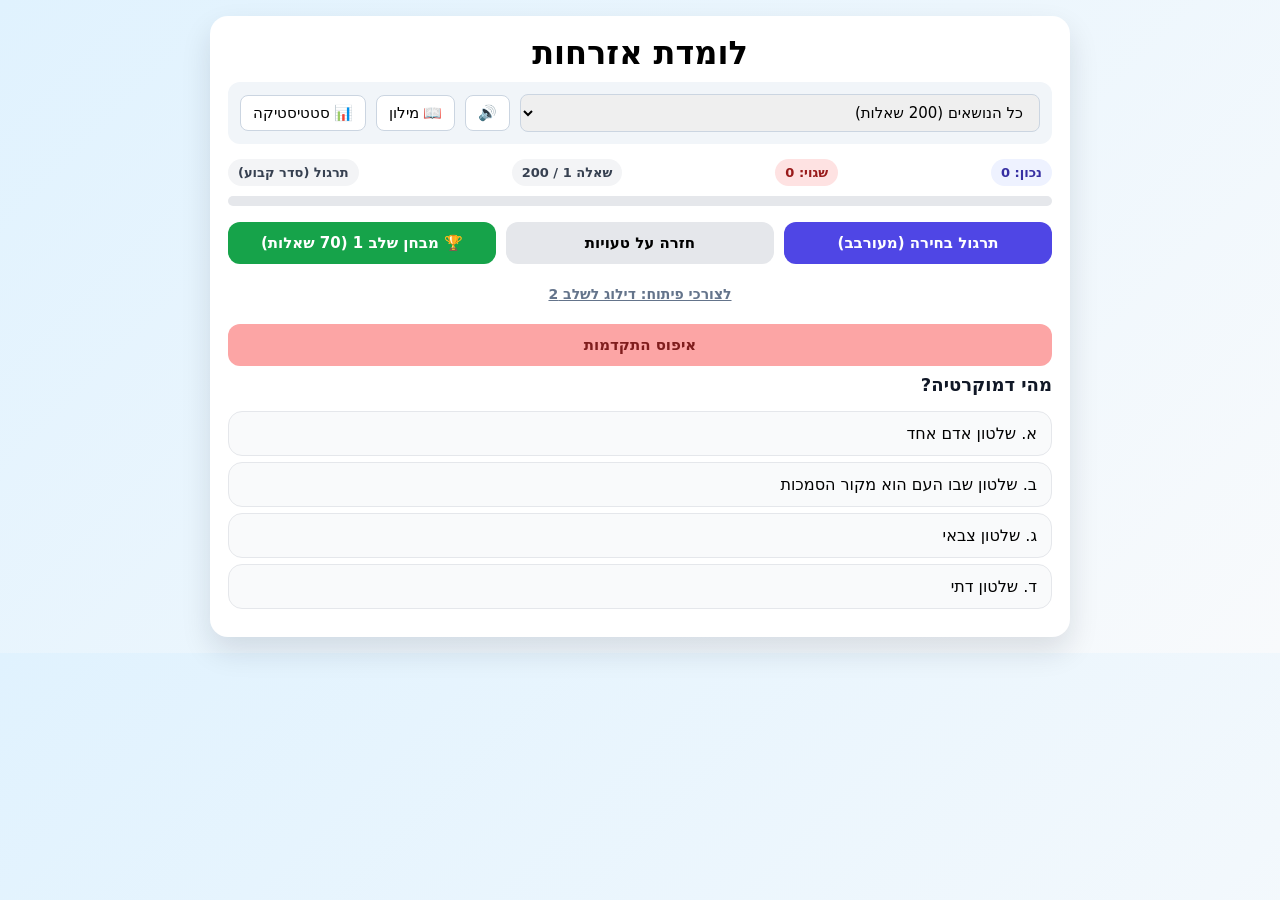
==== index.html @ 4c667596 "Add files via upload" ====
<!DOCTYPE html>
<html lang="he" dir="rtl">

<head>
  <meta charset="UTF-8" />
  <meta name="viewport" content="width=device-width, initial-scale=1.0" />
  <title>לומדת אזרחות – 200 שאלות עם שלב 2</title>
  <style>
    * {
      box-sizing: border-box;
    }

    body {
      font-family: system-ui, -apple-system, "Segoe UI", Arial;
      background: linear-gradient(135deg, #e0f2fe, #f8fafc);
      margin: 0;
      padding: 16px;
      direction: rtl;
    }

    .container {
      max-width: 860px;
      margin: 0 auto;
      background: #fff;
      border-radius: 18px;
      padding: 18px;
      box-shadow: 0 14px 30px rgba(15, 23, 42, 0.12);
    }

    h1 {
      text-align: center;
      margin: 0 0 10px;
    }

    .options-bar {
      background: #f1f5f9;
      padding: 12px;
      border-radius: 12px;
      display: flex;
      gap: 10px;
      align-items: center;
      justify-content: space-between;
      margin-bottom: 15px;
      flex-wrap: wrap;
    }

    .options-bar select {
      padding: 8px 12px;
      border-radius: 8px;
      border: 1px solid #cbd5e1;
      font-size: 15px;
      font-family: inherit;
      outline: none;
      flex: 1;
      min-width: 200px;
    }

    .icon-btn {
      background: #fff;
      border: 1px solid #cbd5e1;
      border-radius: 8px;
      padding: 8px 12px;
      font-size: 15px;
      cursor: pointer;
      transition: 0.2s;
      display: flex;
      align-items: center;
      justify-content: center;
    }

    .icon-btn:hover {
      background: #e2e8f0;
    }

    .topbar {
      display: flex;
      gap: 10px;
      flex-wrap: wrap;
      justify-content: space-between;
      align-items: center;
      margin-bottom: 10px;
    }

    .pill {
      padding: 6px 10px;
      border-radius: 999px;
      background: #eef2ff;
      color: #3730a3;
      font-size: 13px;
      font-weight: 600;
    }

    .pill.gray {
      background: #f3f4f6;
      color: #374151;
    }

    .progress {
      height: 10px;
      background: #e5e7eb;
      border-radius: 999px;
      overflow: hidden;
      margin: 10px 0 14px;
    }

    .progress-inner {
      height: 100%;
      width: 0%;
      background: linear-gradient(90deg, #4f46e5, #22c55e);
      transition: width 0.2s ease;
    }

    #questionText {
      font-size: 18px;
      font-weight: 700;
      margin: 6px 0 14px;
      color: #111827;
      line-height: 1.4;
    }

    .answer-btn {
      width: 100%;
      text-align: right;
      padding: 12px 14px;
      margin: 6px 0;
      border-radius: 14px;
      border: 1px solid #e5e7eb;
      background: #f9fafb;
      cursor: pointer;
      font-size: 16px;
      display: flex;
      justify-content: space-between;
      align-items: center;
      gap: 10px;
      transition: 0.2s;
      font-family: inherit;
    }

    .answer-btn:hover {
      background: #eef2f7;
      border-color: #cbd5e1;
    }

    .answer-btn.correct {
      background: #dcfce7;
      border-color: #16a34a;
      font-weight: bold;
      color: #166534;
    }

    .answer-btn.wrong {
      background: #fee2e2;
      border-color: #dc2626;
      color: #991b1b;
    }

    .small {
      font-size: 14px;
      color: #4b5563;
      margin-top: 10px;
      line-height: 1.4;
    }

    .controls {
      display: flex;
      gap: 10px;
      flex-wrap: wrap;
      margin-top: 16px;
      align-items: center;
    }

    .controls button {
      flex: 1 1 180px;
      padding: 12px;
      border: none;
      border-radius: 12px;
      background: #e5e7eb;
      font-size: 15px;
      font-weight: 600;
      cursor: pointer;
      transition: 0.2s;
      font-family: inherit;
    }

    .controls button:hover {
      background: #d1d5db;
    }

    .primary {
      background: #4f46e5 !important;
      color: #fff;
    }

    .primary:hover {
      background: #4338ca !important;
    }

    .warn {
      background: #fca5a5 !important;
      color: #7f1d1d;
    }

    .warn:hover {
      background: #f87171 !important;
    }

    .exam {
      background: #16a34a !important;
      color: white;
    }

    .exam:hover {
      background: #15803d !important;
    }

    .modal-overlay {
      position: fixed;
      top: 0;
      left: 0;
      right: 0;
      bottom: 0;
      background: rgba(0, 0, 0, 0.5);
      display: none;
      justify-content: center;
      align-items: center;
      z-index: 100;
      padding: 20px;
    }

    .modal {
      background: #fff;
      padding: 24px;
      border-radius: 20px;
      max-width: 500px;
      width: 100%;
      max-height: 85vh;
      overflow-y: auto;
      position: relative;
      box-shadow: 0 20px 25px -5px rgba(0, 0, 0, 0.1);
    }

    .modal h2 {
      margin-top: 0;
      margin-bottom: 20px;
      color: #1e293b;
      border-bottom: 2px solid #e2e8f0;
      padding-bottom: 10px;
    }

    .close-modal {
      position: absolute;
      top: 20px;
      left: 20px;
      background: #f1f5f9;
      border: none;
      border-radius: 50%;
      width: 32px;
      height: 32px;
      font-size: 18px;
      cursor: pointer;
      color: #64748b;
      display: flex;
      align-items: center;
      justify-content: center;
    }

    .close-modal:hover {
      background: #e2e8f0;
      color: #0f172a;
    }

    .stat-row {
      display: flex;
      justify-content: space-between;
      padding: 12px 0;
      border-bottom: 1px solid #f1f5f9;
    }

    .stat-row:last-child {
      border-bottom: none;
    }

    .stat-val {
      font-weight: bold;
      color: #4f46e5;
    }

    .glossary-item {
      margin-bottom: 16px;
      border-right: 4px solid #4f46e5;
      padding-right: 12px;
      background: #f8fafc;
      padding: 12px 12px 12px 16px;
      border-radius: 8px;
    }

    .glossary-term {
      font-weight: bold;
      color: #0f172a;
      font-size: 16px;
      margin-bottom: 4px;
    }
  </style>
</head>

<body>

  <div class="container">
    <h1>לומדת אזרחות</h1>

    <div class="options-bar">
      <select id="topicFilter" onchange="topicChanged()">
        <option value="all">כל הנושאים (200 שאלות)</option>
        <option value="1">נושא 1: עקרונות יסוד דמוקרטיה</option>
        <option value="2">נושא 2: זכויות אדם ואזרח</option>
        <option value="3">נושא 3: מוסדות השלטון</option>
        <option value="4">נושא 4: לאומיות ומיעוטים</option>
      </select>
      <button class="icon-btn" onclick="toggleMute()" id="muteBtn" title="השתקת סאונד">🔊</button>
      <button class="icon-btn" onclick="openModal('glossaryModal')" title="מילון מושגים">📖 מילון</button>
      <button class="icon-btn" onclick="openStats()" title="סטטיסטיקה">📊 סטטיסטיקה</button>
    </div>

    <div class="topbar">
      <div class="pill">נכון: <span id="correct">0</span></div>
      <div class="pill" style="background:#fee2e2;color:#991b1b;">שגוי: <span id="wrong">0</span></div>
      <div class="pill gray">שאלה <span id="qnum">1</span> / <span id="qtotal">0</span></div>
      <div class="pill gray" id="modeLabel">הכול</div>
      <div class="pill" id="stageLabel" style="background:#fcd34d; color:#92400e; display:none;">שלב 2 🔓</div>
    </div>

    <div class="progress">
      <div class="progress-inner" id="progressBar"></div>
    </div>

    <div class="controls">
      <button class="primary" onclick="startAll(true)">תרגול בחירה (מעורבב)</button>
      <button onclick="startMistakes()">חזרה על טעויות</button>
      <button class="exam" onclick="startExam()">🏆 מבחן שלב 1 (70 שאלות)</button>
      <button id="stage2Btn"
        style="background:#f59e0b; color:#fff; flex:1 1 100%; display:none; padding:14px; font-size:16px;"
        onclick="startStage2()">📝 שלב 2 (שאלות פתוחות)</button>
      <button id="devSkipBtn"
        style="background:transparent; color:#64748b; font-size:14px; text-decoration:underline; border:none; box-shadow:none; flex: 1 1 100%; cursor:pointer;"
        onclick="devSkip()">לצורכי פיתוח: דילוג לשלב 2</button>
      <button class="warn" onclick="resetAll()">איפוס התקדמות</button>
    </div>

    <div id="questionArea">
      <div id="questionText"></div>
      <div id="answersArea"></div>

      <div id="openQuestionArea" style="display:none; margin-top:10px;">
        <textarea id="openAnswerInput" rows="5"
          style="width:100%; border-radius:12px; padding:12px; font-size:16px; font-family:inherit; border:2px solid #cbd5e1; resize:vertical;"
          placeholder="הקלד/י את תשובתך המלאה כאן..."></textarea>

        <button id="showAnswerBtn" class="primary"
          style="width:100%; padding:14px; margin-top:12px; border-radius:12px; font-size:16px; background:#4f46e5; color:#fff; border:none; cursor:pointer;"
          onclick="showOpenAnswer()">הצג תשובה אידיאלית לבדיקה</button>

        <div id="idealAnswerBox"
          style="display:none; margin-top:16px; background:#dcfce7; padding:16px; border-radius:12px; border:1px solid #22c55e;">
          <div style="font-weight:bold; color:#166534; margin-bottom:8px;">תשובה מעולה:</div>
          <div id="idealAnswerText" style="white-space:pre-wrap; color:#14532d; font-size:15px; line-height:1.5;"></div>

          <div style="margin-top:16px; text-align:center; font-weight:bold; color:#1e1b4b;">האם ענית נכון?</div>
          <div style="display:flex; gap:10px; margin-top:8px;">
            <button onclick="gradeOpenAnswer(true)"
              style="flex:1; background:#22c55e; color:#fff; border:none; padding:10px; border-radius:8px; cursor:pointer; font-weight:bold; font-size:15px; transition:0.2s;">✓
              עניתי קרוב מאוד</button>
            <button onclick="gradeOpenAnswer(false)"
              style="flex:1; background:#ef4444; color:#fff; border:none; padding:10px; border-radius:8px; cursor:pointer; font-weight:bold; font-size:15px; transition:0.2s;">✗
              לא מספיק מדויק</button>
          </div>
        </div>
      </div>

      <div class="small" id="explainArea"></div>
    </div>
  </div>

  <!-- Glossary Modal -->
  <div class="modal-overlay" id="glossaryModal">
    <div class="modal">
      <button class="close-modal" aria-label="סגור" onclick="closeModal('glossaryModal')">&times;</button>
      <h2>מילון מושגים</h2>
      <div id="glossaryContent">
        <div class="glossary-item">
          <div class="glossary-term">דמוקרטיה</div>שלטון העם. שיטה שבה האזרחים בוחרים את נציגיהם, וישנה שמירה על זכויות
          אדם.
        </div>
        <div class="glossary-item">
          <div class="glossary-term">שלטון החוק</div>העיקרון לפיו כולם שווים בפני החוק.
        </div>
        <div class="glossary-item">
          <div class="glossary-term">זכויות אדם</div>זכויות בסיסיות המגיעות לכל אדם.
        </div>
        <div class="glossary-item">
          <div class="glossary-term">זכויות אזרח</div>זכויות הניתנות רק לאזרחי המדינה.
        </div>
        <div class="glossary-item">
          <div class="glossary-term">הפרדת רשויות</div>פיצול הכוח השלטוני כדי למנוע עריצות.
        </div>
        <div class="glossary-item">
          <div class="glossary-term">פלורליזם</div>הכרה בקיומן של דעות וקבוצות שונות.
        </div>
        <div class="glossary-item">
          <div class="glossary-term">מדינת לאום</div>מדינה שמזוהה עם לאום מסוים ומעניקה לו ביטוי חוקי.
        </div>
        <div class="glossary-item">
          <div class="glossary-term">מיעוט</div>קבוצה באוכלוסייה שאינה הרוב, השונה מהרוב בדת סמלים או שייכות אתנית.
        </div>
      </div>
    </div>
  </div>

  <!-- Stats Modal -->
  <div class="modal-overlay" id="statsModal">
    <div class="modal">
      <button class="close-modal" aria-label="סגור" onclick="closeModal('statsModal')">&times;</button>
      <h2>סטטיסטיקת המשתמש</h2>
      <div id="statsContent"></div>
      <div style="margin-top: 20px; text-align:center;">
        <button class="primary" style="padding: 10px 20px; border-radius: 8px; border: none; cursor:pointer;"
          onclick="closeModal('statsModal')">סגור</button>
      </div>
    </div>
  </div>

  <!-- QUESTIONS loaded from separate file to avoid encoding corruption -->
  <script src="questions.js"></script>

  <script>
    // --- OPEN QUESTIONS (Stage 2) ---
    const OPEN_QUESTIONS = [
      {
        question: "\u05d4\u05e6\u05d2 \u05d0\u05ea \u05d4\u05d6\u05db\u05d5\u05ea \u05dc\u05d7\u05d5\u05e4\u05e9 \u05d4\u05d1\u05d9\u05d8\u05d5\u05d9, \u05d5\u05d4\u05e1\u05d1\u05e8 \u05de\u05e7\u05e8\u05d4 \u05d0\u05d7\u05d3 \u05e9\u05d1\u05d5 \u05de\u05d5\u05e6\u05d3\u05e7 \u05dc\u05d4\u05d2\u05d1\u05d9\u05dc \u05d6\u05db\u05d5\u05ea \u05d6\u05d5.",
        idealAnswer: "\u05d7\u05d5\u05e4\u05e9 \u05d4\u05d1\u05d9\u05d8\u05d5\u05d9 \u05d4\u05d5\u05d0 \u05d6\u05db\u05d5\u05ea\u05d5 \u05e9\u05dc \u05db\u05dc \u05d0\u05d3\u05dd \u05dc\u05d4\u05d1\u05d9\u05e2 \u05d0\u05ea \u05d3\u05e2\u05ea\u05d5, \u05d0\u05de\u05d5\u05e0\u05ea\u05d5 \u05d5\u05d4\u05e9\u05e7\u05e4\u05ea \u05e2\u05d5\u05dc\u05de\u05d5, \u05d1\u05db\u05dc \u05d3\u05e8\u05da (\u05d1\u05db\u05ea\u05d1, \u05d1\u05e2\u05dc \u05e4\u05d4, \u05d1\u05d0\u05de\u05e0\u05d5\u05ea \u05d5\u05db\u05d5') \u05d1\u05d0\u05d5\u05e4\u05df \u05e4\u05d5\u05de\u05d1\u05d9 \u05d5\u05d2\u05dc\u05d5\u05d9.\n\u05de\u05d5\u05e6\u05d3\u05e7 \u05dc\u05d4\u05d2\u05d1\u05d9\u05dc \u05d0\u05ea \u05d7\u05d5\u05e4\u05e9 \u05d4\u05d1\u05d9\u05d8\u05d5\u05d9 \u05db\u05d0\u05e9\u05e8 \u05e7\u05d9\u05d9\u05de\u05ea \u05d4\u05ea\u05e0\u05d2\u05e9\u05d5\u05ea \u05e2\u05dd \u05d6\u05db\u05d5\u05ea \u05d0\u05d7\u05e8\u05ea \u05d0\u05d5 \u05e2\u05dd \u05d0\u05d9\u05e0\u05d8\u05e8\u05e1 \u05e6\u05d9\u05d1\u05d5\u05e8\u05d9 - \u05dc\u05de\u05e9\u05dc \u05db\u05d0\u05e9\u05e8 \u05d4\u05d1\u05d9\u05d8\u05d5\u05d9 \u05de\u05d4\u05d5\u05d5\u05d4 \u05d4\u05e1\u05ea\u05d4 \u05dc\u05d0\u05dc\u05d9\u05de\u05d5\u05ea (\u05d4\u05ea\u05e0\u05d2\u05e9\u05d5\u05ea \u05e2\u05dd \u05d4\u05d6\u05db\u05d5\u05ea \u05dc\u05d7\u05d9\u05d9\u05dd \u05d5\u05d1\u05d9\u05d8\u05d7\u05d5\u05df) \u05d0\u05d5 \u05e9\u05d9\u05d9\u05de\u05d9\u05e0\u05d2 \u05d5\u05dc\u05e9\u05d5\u05df \u05d4\u05e8\u05e2 (\u05d4\u05ea\u05e0\u05d2\u05e9\u05d5\u05ea \u05e2\u05dd \u05d4\u05d6\u05db\u05d5\u05ea \u05dc\u05e9\u05dd \u05d8\u05d5\u05d1)."
      },
      {
        question: "\u05d4\u05e1\u05d1\u05e8 \u05de\u05d4\u05d5 '\u05e2\u05e7\u05e8\u05d5\u05df \u05e9\u05dc\u05d8\u05d5\u05df \u05d4\u05d7\u05d5\u05e7', \u05d5\u05d4\u05e6\u05d2 \u05d0\u05ea \u05d4\u05d4\u05d1\u05d3\u05dc \u05d1\u05d9\u05df \u05e2\u05d1\u05e8\u05d9\u05d9\u05e0\u05d5\u05ea \u05e4\u05dc\u05d9\u05dc\u05d9\u05ea \u05e8\u05d2\u05d9\u05dc\u05d4 \u05dc\u05e2\u05d1\u05e8\u05d9\u05d9\u05e0\u05d5\u05ea \u05d0\u05d9\u05d3\u05d9\u05d0\u05d5\u05dc\u05d5\u05d2\u05d9\u05ea.",
        idealAnswer: "\u05e2\u05e7\u05e8\u05d5\u05df \u05e9\u05dc\u05d8\u05d5\u05df \u05d4\u05d7\u05d5\u05e7 \u05e7\u05d5\u05d1\u05e2 \u05e9\u05db\u05dc \u05d4\u05d0\u05d6\u05e8\u05d7\u05d9\u05dd \u05d5\u05d2\u05dd \u05e8\u05e9\u05d5\u05d9\u05d5\u05ea \u05d4\u05e9\u05dc\u05d8\u05d5\u05df \u05db\u05e4\u05d5\u05e4\u05d9\u05dd \u05dc\u05d7\u05d5\u05e7 \u05d1\u05d0\u05d5\u05ea\u05d4 \u05de\u05d9\u05d3\u05d4, \u05d5\u05d4\u05d7\u05d5\u05e7 \u05e0\u05d7\u05e7\u05e7 \u05e2\u05dc \u05d9\u05d3\u05d9 \u05d4\u05e8\u05e9\u05d5\u05ea \u05d4\u05de\u05d7\u05d5\u05e7\u05e7\u05ea \u05de\u05ea\u05d5\u05da \u05d4\u05e1\u05db\u05de\u05d4.\n\u05e2\u05d1\u05e8\u05d9\u05d9\u05e0\u05d5\u05ea \u05e4\u05dc\u05d9\u05dc\u05d9\u05ea \u05e8\u05d2\u05d9\u05dc\u05d4 \u05e0\u05d5\u05d1\u05e2\u05ea \u05de\u05de\u05e0\u05d9\u05e2 \u05d0\u05d9\u05e9\u05d9 (\u05db\u05d2\u05d5\u05df \u05e8\u05e6\u05d5\u05df \u05dc\u05d4\u05ea\u05e2\u05e9\u05e8, \u05d9\u05e6\u05e8 \u05e0\u05e7\u05de\u05d4) \u05d5\u05d4\u05e2\u05d1\u05e8\u05d9\u05d9\u05df \u05e4\u05d5\u05e2\u05dc \u05d1\u05e1\u05ea\u05e8 \u05d5\u05d0\u05d9\u05e0\u05d5 \u05e4\u05d5\u05e2\u05dc \u05dc\u05e9\u05d9\u05e0\u05d5\u05d9 \u05de\u05d3\u05d9\u05e0\u05d9\u05d5\u05ea.\n\u05e2\u05d1\u05e8\u05d9\u05d9\u05e0\u05d5\u05ea \u05d0\u05d9\u05d3\u05d9\u05d0\u05d5\u05dc\u05d5\u05d2\u05d9\u05ea \u05e0\u05d5\u05d1\u05e2\u05ea \u05de\u05de\u05e0\u05d9\u05e2 \u05e4\u05d5\u05dc\u05d9\u05d8\u05d9 \u05d0\u05d5 \u05de\u05d5\u05e1\u05e8\u05d9, \u05e0\u05e2\u05e9\u05d9\u05ea \u05dc\u05e8\u05d5\u05d1 \u05d1\u05d0\u05d5\u05e4\u05df \u05e4\u05d5\u05de\u05d1\u05d9, \u05d1\u05de\u05d8\u05e8\u05d4 \u05dc\u05d4\u05e9\u05e4\u05d9\u05e2 \u05e2\u05dc \u05de\u05e7\u05d1\u05dc\u05d9 \u05d4\u05d4\u05d7\u05dc\u05d8\u05d5\u05ea \u05d5\u05dc\u05e9\u05e0\u05d5\u05ea \u05de\u05d3\u05d9\u05e0\u05d9\u05d5\u05ea \u05d0\u05d5 \u05d7\u05d5\u05e7, \u05de\u05ea\u05d5\u05da \u05d0\u05de\u05d5\u05e0\u05d4 \u05e9\u05d4\u05de\u05d3\u05d9\u05e0\u05d9\u05d5\u05ea \u05d4\u05e0\u05d5\u05db\u05d7\u05d9\u05ea \u05e9\u05d2\u05d5\u05d9\u05d4."
      },
      {
        question: "\u05d4\u05e6\u05d2 \u05e9\u05ea\u05d9 \u05d3\u05e8\u05db\u05d9\u05dd \u05e9\u05d1\u05d4\u05df \u05d4\u05de\u05de\u05e9\u05dc\u05d4 \u05de\u05e4\u05d5\u05e7\u05d7\u05ea \u05e2\u05dc \u05d9\u05d3\u05d9 \u05d4\u05db\u05e0\u05e1\u05ea (\u05de\u05e2\u05e8\u05db\u05ea \u05d1\u05dc\u05de\u05d9\u05dd \u05d5\u05d0\u05d9\u05d6\u05d5\u05e0\u05d9\u05dd).",
        idealAnswer: "1. \u05d7\u05d5\u05e7 \u05d4\u05ea\u05e7\u05e6\u05d9\u05d1 - \u05d4\u05db\u05e0\u05e1\u05ea \u05de\u05d0\u05e9\u05e8\u05ea \u05d0\u05ea \u05d7\u05d5\u05e7 \u05d4\u05ea\u05e7\u05e6\u05d9\u05d1, \u05d5\u05d1\u05db\u05da \u05de\u05e4\u05e7\u05d7\u05ea \u05e2\u05dc \u05d4\u05d5\u05e6\u05d0\u05d5\u05ea \u05d4\u05de\u05de\u05e9\u05dc\u05d4. \u05dc\u05dc\u05d0 \u05d0\u05d9\u05e9\u05d5\u05e8 \u05ea\u05e7\u05e6\u05d9\u05d1 \u05d4\u05de\u05de\u05e9\u05dc\u05d4 \u05e0\u05d5\u05e4\u05dc\u05ea.\n2. \u05d4\u05e6\u05e2\u05ea \u05d0\u05d9-\u05d0\u05de\u05d5\u05df - \u05d4\u05db\u05e0\u05e1\u05ea \u05d9\u05db\u05d5\u05dc\u05d4 \u05dc\u05d4\u05e4\u05d9\u05dc \u05d0\u05ea \u05d4\u05de\u05de\u05e9\u05dc\u05d4 \u05d1\u05e8\u05d5\u05d1 \u05e7\u05d5\u05dc\u05d5\u05ea \u05d3\u05e8\u05da \u05d4\u05e6\u05e2\u05ea \u05d0\u05d9-\u05d0\u05de\u05d5\u05df \u05d0\u05dd \u05d4\u05de\u05de\u05e9\u05dc\u05d4 \u05de\u05d0\u05d1\u05d3\u05ea \u05d0\u05ea \u05ea\u05de\u05d9\u05db\u05ea \u05d4\u05e4\u05e8\u05dc\u05de\u05e0\u05d8."
      },
      {
        question: "\u05d4\u05e1\u05d1\u05e8 \u05d0\u05ea \u05d4\u05de\u05d5\u05e9\u05d2 '\u05d3\u05de\u05d5\u05e7\u05e8\u05d8\u05d9\u05d4 \u05de\u05ea\u05d2\u05d5\u05e0\u05e0\u05ea' \u05d5\u05d4\u05e6\u05d2 \u05d3\u05d5\u05d2\u05de\u05d4 \u05d0\u05d7\u05ea \u05de\u05d9\u05d9\u05e9\u05d5\u05de\u05d5 \u05d1\u05d9\u05e9\u05e8\u05d0\u05dc.",
        idealAnswer: "\u05d3\u05de\u05d5\u05e7\u05e8\u05d8\u05d9\u05d4 \u05de\u05ea\u05d2\u05d5\u05e0\u05e0\u05ea \u05d4\u05d9\u05d0 \u05d6\u05db\u05d5\u05ea\u05d4 \u05e9\u05dc \u05de\u05d3\u05d9\u05e0\u05d4 \u05d3\u05de\u05d5\u05e7\u05e8\u05d8\u05d9\u05ea \u05dc\u05e4\u05e2\u05d5\u05dc \u05d1\u05d7\u05e8\u05d9\u05e4\u05d5\u05ea (\u05ea\u05d5\u05da \u05e4\u05d2\u05d9\u05e2\u05d4 \u05d1\u05d6\u05db\u05d5\u05d9\u05d5\u05ea \u05de\u05e1\u05d5\u05d9\u05de\u05d5\u05ea) \u05db\u05d3\u05d9 \u05dc\u05d4\u05ea\u05d2\u05d5\u05e0\u05df \u05de\u05e4\u05e0\u05d9 \u05e7\u05d1\u05d5\u05e6\u05d5\u05ea (\u05de\u05d5\u05e1\u05d3\u05d5\u05ea \u05d0\u05d5 \u05d9\u05d7\u05d9\u05d3\u05d9\u05dd) \u05d4\u05de\u05e0\u05e6\u05dc\u05d9\u05dd \u05d0\u05ea \u05d4\u05db\u05dc\u05d9\u05dd \u05d4\u05d3\u05de\u05d5\u05e7\u05e8\u05d8\u05d9\u05d9\u05dd (\u05db\u05de\u05d5 \u05d7\u05d5\u05e4\u05e9 \u05d4\u05d4\u05ea\u05d0\u05d2\u05d3\u05d5\u05ea \u05d5\u05d4\u05d1\u05d9\u05d8\u05d5\u05d9) \u05db\u05d3\u05d9 \u05dc\u05e4\u05d2\u05d5\u05e2 \u05d1\u05e2\u05e6\u05dd \u05e7\u05d9\u05d5\u05de\u05d4 \u05e9\u05dc \u05d4\u05de\u05d3\u05d9\u05e0\u05d4 \u05db\u05d3\u05de\u05d5\u05e7\u05e8\u05d8\u05d9\u05ea \u05d0\u05d5 \u05d9\u05d4\u05d5\u05d3\u05d9\u05ea.\n\u05d3\u05d5\u05d2\u05de\u05d4 \u05d1\u05d9\u05e9\u05e8\u05d0\u05dc: '\u05d7\u05d5\u05e7 \u05d9\u05e1\u05d5\u05d3 \u05d4\u05db\u05e0\u05e1\u05ea (\u05e1\u05e2\u05d9\u05e3 7\u05d0)' \u05d4\u05de\u05d0\u05e4\u05e9\u05e8 \u05e4\u05e1\u05d9\u05dc\u05ea \u05e8\u05e9\u05d9\u05de\u05d4 \u05de\u05dc\u05d4\u05ea\u05de\u05d5\u05d3\u05d3 \u05d1\u05d1\u05d7\u05d9\u05e8\u05d5\u05ea \u05d0\u05dd \u05de\u05d8\u05e8\u05ea\u05d4 \u05d4\u05d9\u05d0 \u05e9\u05dc\u05d9\u05dc\u05ea \u05e7\u05d9\u05d5\u05de\u05d4 \u05e9\u05dc \u05d9\u05e9\u05e8\u05d0\u05dc \u05db\u05de\u05d3\u05d9\u05e0\u05d4 \u05d9\u05d4\u05d5\u05d3\u05d9\u05ea \u05d5\u05d3\u05de\u05d5\u05e7\u05e8\u05d8\u05d9\u05ea, \u05d0\u05d5 \u05ea\u05de\u05d9\u05db\u05d4 \u05d1\u05de\u05d0\u05d1\u05e7 \u05de\u05d6\u05d5\u05d9\u05df \u05e0\u05d2\u05d3\u05d4."
      }
    ];

    // --- STATE ---
    var mode = "all";
    var shuffled = true;
    var list = [];
    var idx = 0;
    var correct = 0;
    var wrong = 0;
    var isStage2 = false;
    var currentOpenQ = null;

    // Audio context
    var C = new (window.AudioContext || window.webkitAudioContext)();
    var muted = false;

    // Persisted State
    var mistakes = new Set(JSON.parse(localStorage.getItem("civics_mistakes") || "[]"));
    var successes = new Set(JSON.parse(localStorage.getItem("civics_successes") || "[]"));
    var civics_stats = JSON.parse(localStorage.getItem("civics_stats") || '{"examsPassed":0, "openCorrect":0, "openWrong":0}');
    if (!civics_stats.openCorrect) civics_stats.openCorrect = 0;
    if (!civics_stats.openWrong) civics_stats.openWrong = 0;

    function updateStage2UnlockUI() {
      var stage2Btn = document.getElementById("stage2Btn");
      var stageLabel = document.getElementById("stageLabel");
      if (civics_stats.examsPassed >= 3) {
        stage2Btn.style.display = "block";
        if (isStage2) stageLabel.style.display = "inline-block";
        else stageLabel.style.display = "none";
      }
    }

    function beep(f, t, vol) {
      if (muted) return;
      if (C.state === "suspended") C.resume();
      var o = C.createOscillator(), g = C.createGain();
      o.type = "sine"; o.frequency.value = f;
      g.gain.setValueAtTime(vol, C.currentTime);
      g.gain.exponentialRampToValueAtTime(0.01, C.currentTime + t);
      o.connect(g); g.connect(C.destination);
      o.start(); o.stop(C.currentTime + t);
    }
    function playCorrect() { beep(600, 0.2, 0.2); setTimeout(function () { beep(800, 0.3, 0.2); }, 100); }
    function playWrong() { beep(300, 0.4, 0.3); setTimeout(function () { beep(250, 0.4, 0.3); }, 150); }
    function toggleMute() {
      muted = !muted;
      document.getElementById("muteBtn").textContent = muted ? "\uD83D\uDD07" : "\uD83D\uDD0A";
    }

    function saveSets() {
      localStorage.setItem("civics_mistakes", JSON.stringify(Array.from(mistakes)));
      localStorage.setItem("civics_successes", JSON.stringify(Array.from(successes)));
      localStorage.setItem("civics_stats", JSON.stringify(civics_stats));
    }

    function shuffleArray(arr) {
      var a = arr.slice();
      for (var i = a.length - 1; i > 0; i--) {
        var j = Math.floor(Math.random() * (i + 1));
        var tmp = a[i]; a[i] = a[j]; a[j] = tmp;
      }
      return a;
    }

    function setModeLabel(txt) { document.getElementById("modeLabel").textContent = txt; }
    function topicChanged() { startAll(true); }

    function startAll(doShuffle) {
      isStage2 = false; updateStage2UnlockUI();
      document.getElementById("openQuestionArea").style.display = "none";
      document.getElementById("answersArea").style.display = "block";
      mode = "all"; shuffled = doShuffle;
      var topic = document.getElementById("topicFilter").value;
      var baseQuestions = QUESTIONS;
      if (topic !== "all") {
        baseQuestions = QUESTIONS.filter(function (q) { return q.topicId == topic; });
      }
      list = doShuffle ? shuffleArray(baseQuestions) : baseQuestions.slice();
      idx = 0; correct = 0; wrong = 0;
      setModeLabel(doShuffle ? "\u05ea\u05e8\u05d2\u05d5\u05dc (\u05de\u05e2\u05d5\u05e8\u05d1\u05d1)" : "\u05ea\u05e8\u05d2\u05d5\u05dc (\u05e1\u05d3\u05e8 \u05e7\u05d1\u05d5\u05e2)");
      initCounters();
      render();
    }

    function startMistakes() {
      isStage2 = false; updateStage2UnlockUI();
      document.getElementById("openQuestionArea").style.display = "none";
      document.getElementById("answersArea").style.display = "block";
      mode = "mistakes"; shuffled = true;
      var arr = QUESTIONS.filter(function (q) { return mistakes.has(q.id); });
      if (!arr.length) { alert("\u05db\u05dc \u05d4\u05db\u05d1\u05d5\u05d3! \u05d0\u05d9\u05df \u05d8\u05e2\u05d5\u05d9\u05d5\u05ea \u05e9\u05de\u05d5\u05e8\u05d5\u05ea."); return; }
      list = shuffleArray(arr);
      idx = 0; correct = 0; wrong = 0;
      setModeLabel("\u05d7\u05d6\u05e8\u05ea \u05d8\u05e2\u05d5\u05d9\u05d5\u05ea");
      initCounters();
      render();
    }

    function startExam() {
      isStage2 = false; updateStage2UnlockUI();
      document.getElementById("openQuestionArea").style.display = "none";
      document.getElementById("answersArea").style.display = "block";
      mode = "exam";
      list = shuffleArray(QUESTIONS).slice(0, 70);
      idx = 0; correct = 0; wrong = 0;
      setModeLabel("\u05de\u05d1\u05d7\u05df \u05e9\u05dc\u05d1 1");
      initCounters();
      render();
    }

    function startStage2() {
      isStage2 = true; updateStage2UnlockUI();
      document.getElementById("openQuestionArea").style.display = "block";
      document.getElementById("answersArea").style.display = "none";
      mode = "stage2";
      list = shuffleArray(OPEN_QUESTIONS);
      idx = 0; correct = 0; wrong = 0;
      setModeLabel("\u05ea\u05e8\u05d2\u05d5\u05dc \u05e9\u05dc\u05d1 2");
      initCounters();
      render();
    }

    function devSkip() {
      civics_stats.examsPassed = 3;
      saveSets();
      updateStage2UnlockUI();
      startStage2();
    }

    function resetAll() {
      if (!confirm("\u05d4\u05d0\u05dd \u05dc\u05d0\u05e4\u05e1 \u05d0\u05ea \u05db\u05dc \u05d4\u05e0\u05ea\u05d5\u05e0\u05d9\u05dd, \u05d4\u05e1\u05d8\u05d8\u05d9\u05e1\u05d8\u05d9\u05e7\u05d5\u05ea \u05d5\u05d4\u05d4\u05e6\u05dc\u05d7\u05d5\u05ea?")) return;
      mistakes.clear();
      successes.clear();
      civics_stats = { examsPassed: 0, openCorrect: 0, openWrong: 0 };
      saveSets();
      updateStage2UnlockUI();
      document.getElementById("topicFilter").value = "all";
      startAll(true);
    }

    function initCounters() {
      document.getElementById("qtotal").textContent = list.length;
      document.getElementById("correct").textContent = correct;
      document.getElementById("wrong").textContent = wrong;
    }

    function render() {
      if (idx >= list.length) {
        finishSequence();
        return;
      }
      var q = list[idx];
      document.getElementById("qnum").textContent = (idx + 1);
      document.getElementById("progressBar").style.width = ((idx / list.length) * 100) + "%";
      document.getElementById("questionText").textContent = q.question;
      document.getElementById("explainArea").textContent = "";

      if (!isStage2) {
        var answersArea = document.getElementById("answersArea");
        answersArea.innerHTML = "";
        var built = q.answers.map(function (t, i) { return { text: t, isCorrect: i === q.correctIndex }; });
        var shown = shuffleArray(built);
        shown.forEach(function (opt, vIdx) {
          var btn = document.createElement("button");
          btn.className = "answer-btn";
          btn.innerHTML = "<span>" + String.fromCharCode(1488 + vIdx) + ". " + opt.text + "</span><span></span>";
          btn.onclick = function () { choose(btn, opt.isCorrect, shown, q); };
          answersArea.appendChild(btn);
        });
      } else {
        currentOpenQ = q;
        document.getElementById("openAnswerInput").value = "";
        document.getElementById("idealAnswerBox").style.display = "none";
        document.getElementById("showAnswerBtn").style.display = "block";
      }
    }

    function finishSequence() {
      var percent = Math.round((correct / Math.max(1, list.length)) * 100);
      document.getElementById("questionText").innerHTML = "\u05e1\u05d9\u05d5\u05dd \u05ea\u05e8\u05d2\u05d5\u05dc \uD83C\uDF89";
      document.getElementById("progressBar").style.width = "100%";
      document.getElementById("explainArea").textContent = "";

      if (mode === "exam") {
        if (percent >= 90) {
          civics_stats.examsPassed++;
          saveSets();
          document.getElementById("answersArea").innerHTML = '<div class="small" style="font-size:20px; color:#16a34a;"><b>\u05de\u05d1\u05d7\u05df \u05e2\u05d5\u05d1\u05e8! \u05e6\u05d9\u05d5\u05df: ' + percent + '%</b><br>\u05db\u05dc \u05d4\u05db\u05d1\u05d5\u05d3! \u05e2\u05d1\u05e8\u05ea ' + civics_stats.examsPassed + ' \u05de\u05d1\u05d7\u05e0\u05d9\u05dd.</div>';
          if (civics_stats.examsPassed === 3) {
            document.getElementById("answersArea").innerHTML += '<div style="margin-top:20px; font-weight:bold; color:#b45309; font-size:22px;">\uD83C\uDF89 \u05e9\u05dc\u05d1 2 (\u05e9\u05d0\u05dc\u05d5\u05ea \u05e4\u05ea\u05d5\u05d7\u05d5\u05ea) \u05d4\u05d5\u05e4\u05e2\u05dc \u05d1\u05d4\u05e6\u05dc\u05d7\u05d4! \uD83C\uDF89</div>';
            updateStage2UnlockUI();
          }
        } else {
          document.getElementById("answersArea").innerHTML = '<div class="small" style="font-size:20px; color:#dc2626;"><b>\u05e0\u05db\u05e9\u05dc\u05ea \u05d1\u05de\u05d1\u05d7\u05df. \u05e6\u05d9\u05d5\u05df: ' + percent + '%</b><br>\u05e0\u05d3\u05e8\u05e9 90% \u05db\u05d3\u05d9 \u05dc\u05e2\u05d1\u05d5\u05e8.</div>';
        }
      } else {
        document.getElementById("answersArea").innerHTML = '<div class="small">\u05e6\u05d9\u05d5\u05df: <b>' + percent + '%</b> \u00b7 \u05e0\u05db\u05d5\u05df: ' + correct + ' \u00b7 \u05e9\u05d2\u05d5\u05d9: ' + wrong + '</div>';
        if (isStage2) {
          document.getElementById("openQuestionArea").style.display = "none";
        }
      }
    }

    function choose(btn, isCorrect, shown, q) {
      var buttons = Array.from(document.querySelectorAll(".answer-btn"));
      if (buttons.some(function (b) { return b.classList.contains("correct") || b.classList.contains("wrong"); })) return;

      if (isCorrect) {
        btn.classList.add("correct");
        correct++;
        successes.add(q.id);
        mistakes.delete(q.id);
        playCorrect();
      } else {
        btn.classList.add("wrong");
        wrong++;
        mistakes.add(q.id);
        playWrong();
        buttons.forEach(function (b, i) {
          if (shown[i].isCorrect) b.classList.add("correct");
        });
      }
      saveSets();
      document.getElementById("correct").textContent = correct;
      document.getElementById("wrong").textContent = wrong;
      if (q.explanation) document.getElementById("explainArea").textContent = "\u05d4\u05e1\u05d1\u05e8: " + q.explanation;
      setTimeout(function () { idx++; render(); }, 1200);
    }

    function showOpenAnswer() {
      if (!currentOpenQ) return;
      document.getElementById("showAnswerBtn").style.display = "none";
      document.getElementById("idealAnswerBox").style.display = "block";
      document.getElementById("idealAnswerText").textContent = currentOpenQ.idealAnswer;
    }

    function gradeOpenAnswer(isUserCorrect) {
      if (isUserCorrect) {
        civics_stats.openCorrect++;
        correct++;
        playCorrect();
      } else {
        civics_stats.openWrong++;
        wrong++;
        playWrong();
      }
      saveSets();
      document.getElementById("correct").textContent = correct;
      document.getElementById("wrong").textContent = wrong;
      setTimeout(function () { idx++; render(); }, 800);
    }

    function openModal(id) { document.getElementById(id).style.display = "flex"; }
    function closeModal(id) { document.getElementById(id).style.display = "none"; }

    function openStats() {
      var ts = civics_stats;
      var html = '<div class="stat-row"><span>\u05de\u05d1\u05d7\u05e0\u05d9\u05dd \u05e9\u05e2\u05d1\u05e8\u05ea \u05d1\u05d4\u05e6\u05dc\u05d7\u05d4 (90%+):</span> <span class="stat-val">' + ts.examsPassed + '</span></div>';
      html += '<div class="stat-row" style="color:#d97706; font-weight:bold;"><span>\u05e9\u05d0\u05dc\u05d5\u05ea \u05e4\u05ea\u05d5\u05d7\u05d5\u05ea (\u05e9\u05dc\u05d1 2) \u05e0\u05db\u05d5\u05e0\u05d5\u05ea:</span> <span class="stat-val" style="color:#b45309;">' + ts.openCorrect + '</span></div>';
      html += '<div class="stat-row" style="color:#d97706; font-weight:bold;"><span>\u05e9\u05d0\u05dc\u05d5\u05ea \u05e4\u05ea\u05d5\u05d7\u05d5\u05ea (\u05e9\u05dc\u05d1 2) \u05e9\u05d2\u05d5\u05d9\u05d5\u05ea:</span> <span class="stat-val" style="color:#b45309;">' + ts.openWrong + '</span></div>';
      html += '<hr style="border:1px solid #e2e8f0; margin:15px 0;">';
      [1, 2, 3, 4].forEach(function (t) {
        var tQ = QUESTIONS.filter(function (q) { return q.topicId == t; });
        var tS = tQ.filter(function (q) { return successes.has(q.id); }).length;
        var pct = Math.round((tS / tQ.length) * 100);
        html += '<div class="stat-row"><span>\u05e0\u05d5\u05e9\u05d0 ' + t + ' \u05d4\u05d5\u05e9\u05dc\u05dd:</span> <span class="stat-val">' + pct + '% (' + tS + '/' + tQ.length + ')</span></div>';
      });
      document.getElementById("statsContent").innerHTML = html;
      openModal("statsModal");
    }

    window.onload = function () {
      updateStage2UnlockUI();
      startAll(false);
    };
  </script>
</body>

</html>
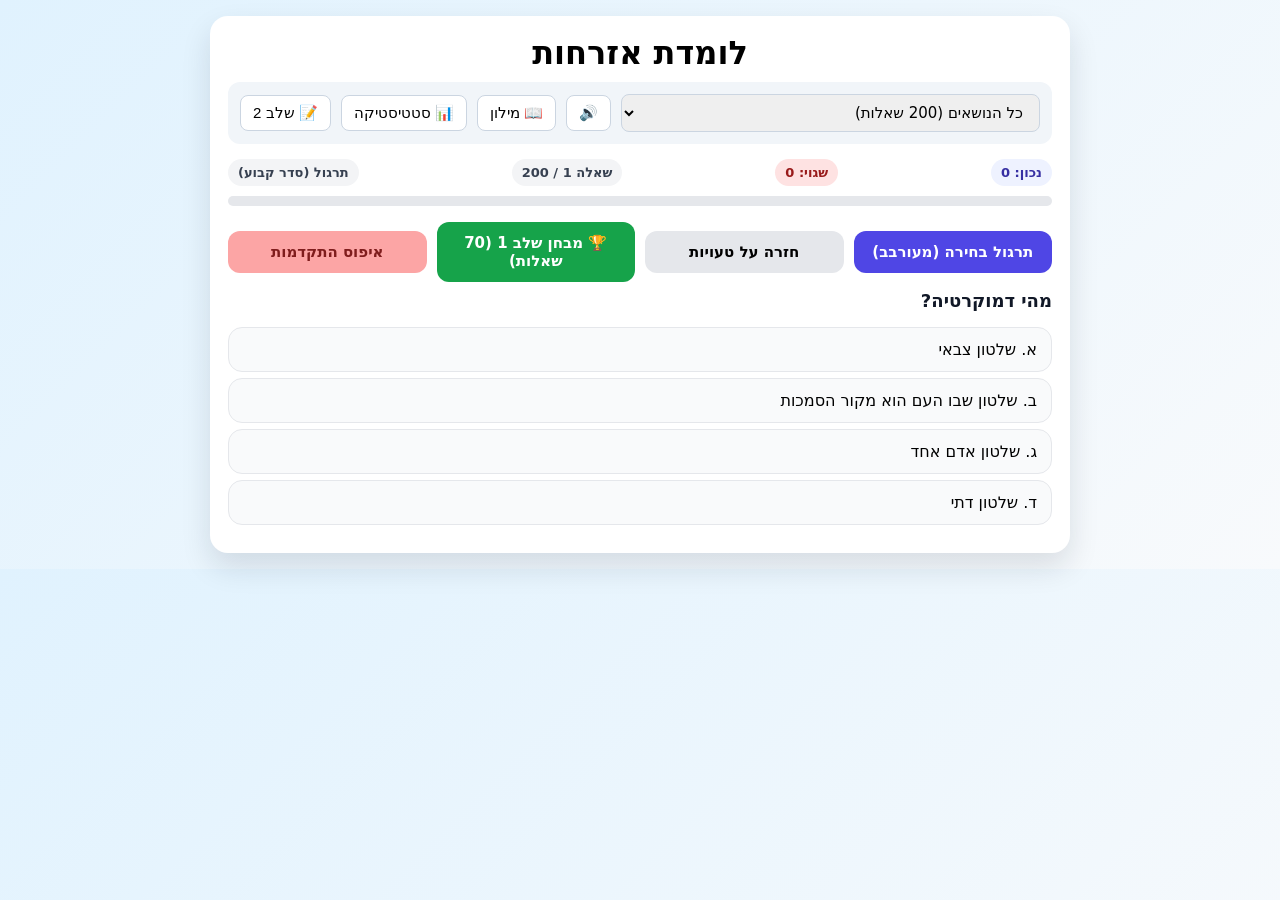
==== commit 83ad1e8d: "Add stage 2 button and update UI logic" ====
--- a/index.html
+++ b/index.html
@@ -319,6 +319,7 @@
       <button class="icon-btn" onclick="toggleMute()" id="muteBtn" title="השתקת סאונד">🔊</button>
       <button class="icon-btn" onclick="openModal('glossaryModal')" title="מילון מושגים">📖 מילון</button>
       <button class="icon-btn" onclick="openStats()" title="סטטיסטיקה">📊 סטטיסטיקה</button>
+      <button class="icon-btn" id="stage2Btn" onclick="devSkip()" title="שלב 2" style="display:none;">📝 שלב 2</button>
     </div>
 
     <div class="topbar">
@@ -337,12 +338,6 @@
       <button class="primary" onclick="startAll(true)">תרגול בחירה (מעורבב)</button>
       <button onclick="startMistakes()">חזרה על טעויות</button>
       <button class="exam" onclick="startExam()">🏆 מבחן שלב 1 (70 שאלות)</button>
-      <button id="stage2Btn"
-        style="background:#f59e0b; color:#fff; flex:1 1 100%; display:none; padding:14px; font-size:16px;"
-        onclick="startStage2()">📝 שלב 2 (שאלות פתוחות)</button>
-      <button id="devSkipBtn"
-        style="background:transparent; color:#64748b; font-size:14px; text-decoration:underline; border:none; box-shadow:none; flex: 1 1 100%; cursor:pointer;"
-        onclick="devSkip()">לצורכי פיתוח: דילוג לשלב 2</button>
       <button class="warn" onclick="resetAll()">איפוס התקדמות</button>
     </div>
 
@@ -476,11 +471,9 @@
     function updateStage2UnlockUI() {
       var stage2Btn = document.getElementById("stage2Btn");
       var stageLabel = document.getElementById("stageLabel");
-      if (civics_stats.examsPassed >= 3) {
-        stage2Btn.style.display = "block";
-        if (isStage2) stageLabel.style.display = "inline-block";
-        else stageLabel.style.display = "none";
-      }
+      stage2Btn.style.display = "inline-flex";
+      if (isStage2) stageLabel.style.display = "inline-block";
+      else stageLabel.style.display = "none";
     }
 
     function beep(f, t, vol) {
@@ -729,4 +722,4 @@
   </script>
 </body>
 
-</html>+</html>
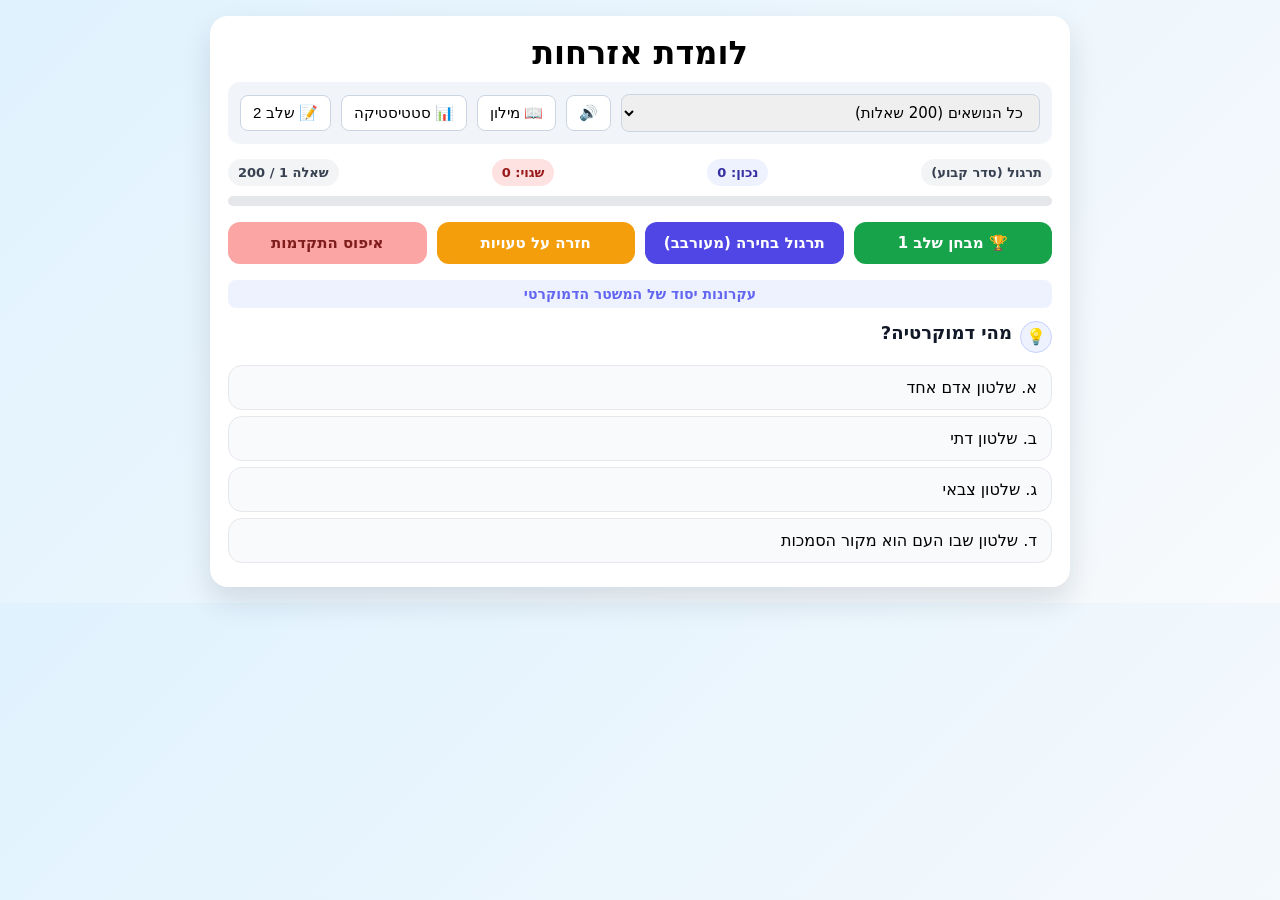
==== commit 5404bc23: "Add files via upload" ====
--- a/index.html
+++ b/index.html
@@ -166,7 +166,8 @@
       gap: 10px;
       flex-wrap: wrap;
       margin-top: 16px;
-      align-items: center;
+      margin-bottom: 16px;
+      align-items: stretch;
     }
 
     .controls button {
@@ -175,6 +176,9 @@
       border: none;
       border-radius: 12px;
       background: #e5e7eb;
+      display: flex;
+      align-items: center;
+      justify-content: center;
       font-size: 15px;
       font-weight: 600;
       cursor: pointer;
@@ -198,6 +202,64 @@
     .warn {
       background: #fca5a5 !important;
       color: #7f1d1d;
+    }
+
+    .mistakes-btn {
+      background: #f59e0b !important;
+      color: #fff;
+    }
+
+    .mistakes-btn:hover {
+      background: #d97706 !important;
+    }
+
+    .topic-subtitle {
+      text-align: center;
+      font-size: 14px;
+      color: #6366f1;
+      font-weight: 600;
+      margin-bottom: 6px;
+      background: #eef2ff;
+      padding: 6px 12px;
+      border-radius: 8px;
+    }
+
+    .help-row {
+      display: flex;
+      align-items: center;
+      gap: 8px;
+      margin-bottom: 4px;
+    }
+
+    .help-btn {
+      background: #eef2ff;
+      border: 1px solid #c7d2fe;
+      border-radius: 50%;
+      width: 32px;
+      height: 32px;
+      font-size: 16px;
+      cursor: pointer;
+      display: flex;
+      align-items: center;
+      justify-content: center;
+      transition: 0.2s;
+      flex-shrink: 0;
+    }
+
+    .help-btn:hover {
+      background: #c7d2fe;
+    }
+
+    .help-box {
+      display: none;
+      background: #eef2ff;
+      border: 1px solid #c7d2fe;
+      border-radius: 10px;
+      padding: 10px 14px;
+      font-size: 14px;
+      color: #3730a3;
+      line-height: 1.4;
+      margin-bottom: 8px;
     }
 
     .warn:hover {
@@ -323,11 +385,11 @@
     </div>
 
     <div class="topbar">
+      <div class="pill gray" id="modeLabel">הכול</div>
+      <div class="pill" id="stageLabel" style="background:#fcd34d; color:#92400e; display:none;">שלב 2 🔓</div>
       <div class="pill">נכון: <span id="correct">0</span></div>
       <div class="pill" style="background:#fee2e2;color:#991b1b;">שגוי: <span id="wrong">0</span></div>
       <div class="pill gray">שאלה <span id="qnum">1</span> / <span id="qtotal">0</span></div>
-      <div class="pill gray" id="modeLabel">הכול</div>
-      <div class="pill" id="stageLabel" style="background:#fcd34d; color:#92400e; display:none;">שלב 2 🔓</div>
     </div>
 
     <div class="progress">
@@ -335,14 +397,19 @@
     </div>
 
     <div class="controls">
+      <button class="exam" onclick="startExam()">🏆 מבחן שלב 1</button>
       <button class="primary" onclick="startAll(true)">תרגול בחירה (מעורבב)</button>
-      <button onclick="startMistakes()">חזרה על טעויות</button>
-      <button class="exam" onclick="startExam()">🏆 מבחן שלב 1 (70 שאלות)</button>
+      <button class="mistakes-btn" onclick="startMistakes()">חזרה על טעויות</button>
       <button class="warn" onclick="resetAll()">איפוס התקדמות</button>
     </div>
 
     <div id="questionArea">
-      <div id="questionText"></div>
+      <div class="topic-subtitle" id="topicSubtitle"></div>
+      <div class="help-row">
+        <button class="help-btn" id="helpBtn" onclick="toggleHelp()" title="רמז להבנת השאלה">💡</button>
+        <div id="questionText"></div>
+      </div>
+      <div class="help-box" id="helpBox"></div>
       <div id="answersArea"></div>
 
       <div id="openQuestionArea" style="display:none; margin-top:10px;">
@@ -370,8 +437,6 @@
           </div>
         </div>
       </div>
-
-      <div class="small" id="explainArea"></div>
     </div>
   </div>
 
@@ -493,6 +558,11 @@
       document.getElementById("muteBtn").textContent = muted ? "\uD83D\uDD07" : "\uD83D\uDD0A";
     }
 
+    function toggleHelp() {
+      var box = document.getElementById("helpBox");
+      box.style.display = box.style.display === "block" ? "none" : "block";
+    }
+
     function saveSets() {
       localStorage.setItem("civics_mistakes", JSON.stringify(Array.from(mistakes)));
       localStorage.setItem("civics_successes", JSON.stringify(Array.from(successes)));
@@ -599,7 +669,10 @@
       document.getElementById("qnum").textContent = (idx + 1);
       document.getElementById("progressBar").style.width = ((idx / list.length) * 100) + "%";
       document.getElementById("questionText").textContent = q.question;
-      document.getElementById("explainArea").textContent = "";
+      document.getElementById("topicSubtitle").textContent = q.topic || "";
+      document.getElementById("helpBox").style.display = "none";
+      document.getElementById("helpBox").textContent = q.explanation || "";
+      document.getElementById("helpBtn").style.display = q.explanation ? "flex" : "none";
 
       if (!isStage2) {
         var answersArea = document.getElementById("answersArea");
@@ -625,7 +698,8 @@
       var percent = Math.round((correct / Math.max(1, list.length)) * 100);
       document.getElementById("questionText").innerHTML = "\u05e1\u05d9\u05d5\u05dd \u05ea\u05e8\u05d2\u05d5\u05dc \uD83C\uDF89";
       document.getElementById("progressBar").style.width = "100%";
-      document.getElementById("explainArea").textContent = "";
+      document.getElementById("helpBox").style.display = "none";
+      document.getElementById("helpBtn").style.display = "none";
 
       if (mode === "exam") {
         if (percent >= 90) {
@@ -669,7 +743,6 @@
       saveSets();
       document.getElementById("correct").textContent = correct;
       document.getElementById("wrong").textContent = wrong;
-      if (q.explanation) document.getElementById("explainArea").textContent = "\u05d4\u05e1\u05d1\u05e8: " + q.explanation;
       setTimeout(function () { idx++; render(); }, 1200);
     }
 
@@ -722,4 +795,4 @@
   </script>
 </body>
 
-</html>
+</html>
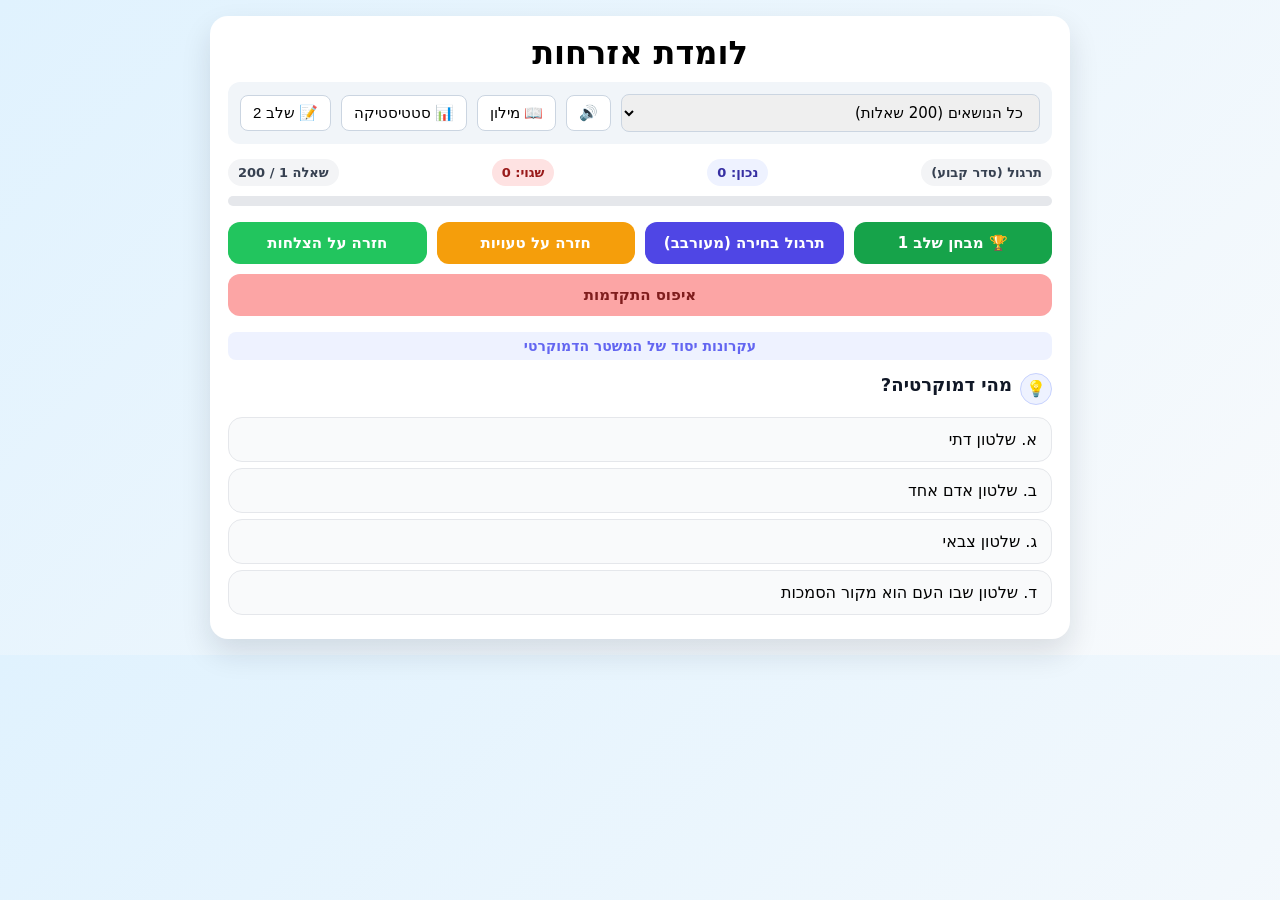
==== commit 309b54c6: "Add files via upload" ====
--- a/index.html
+++ b/index.html
@@ -400,6 +400,7 @@
       <button class="exam" onclick="startExam()">🏆 מבחן שלב 1</button>
       <button class="primary" onclick="startAll(true)">תרגול בחירה (מעורבב)</button>
       <button class="mistakes-btn" onclick="startMistakes()">חזרה על טעויות</button>
+      <button style="background:#22c55e !important;color:#fff;" onclick="startSuccesses()">חזרה על הצלחות</button>
       <button class="warn" onclick="resetAll()">איפוס התקדמות</button>
     </div>
 
@@ -612,6 +613,20 @@
       render();
     }
 
+    function startSuccesses() {
+      isStage2 = false; updateStage2UnlockUI();
+      document.getElementById("openQuestionArea").style.display = "none";
+      document.getElementById("answersArea").style.display = "block";
+      mode = "successes"; shuffled = true;
+      var arr = QUESTIONS.filter(function (q) { return successes.has(q.id); });
+      if (!arr.length) { alert("\u05e2\u05d3\u05d9\u05d9\u05df \u05d0\u05d9\u05df \u05d4\u05e6\u05dc\u05d7\u05d5\u05ea \u05e9\u05de\u05d5\u05e8\u05d5\u05ea."); return; }
+      list = shuffleArray(arr);
+      idx = 0; correct = 0; wrong = 0;
+      setModeLabel("\u05d7\u05d6\u05e8\u05ea \u05d4\u05e6\u05dc\u05d7\u05d5\u05ea");
+      initCounters();
+      render();
+    }
+
     function startExam() {
       isStage2 = false; updateStage2UnlockUI();
       document.getElementById("openQuestionArea").style.display = "none";
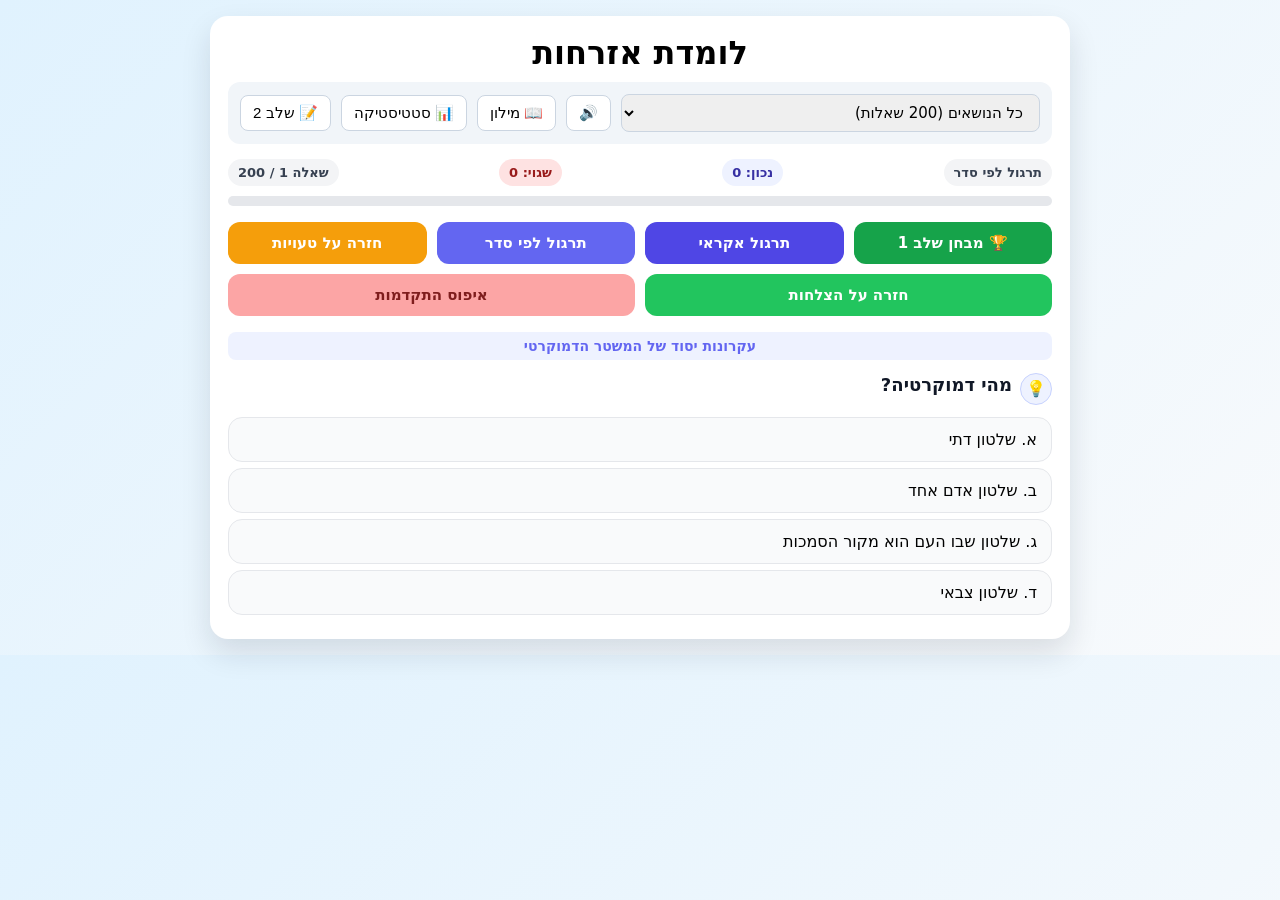
==== commit f881cf8d: "Add files via upload" ====
--- a/index.html
+++ b/index.html
@@ -398,7 +398,8 @@
 
     <div class="controls">
       <button class="exam" onclick="startExam()">🏆 מבחן שלב 1</button>
-      <button class="primary" onclick="startAll(true)">תרגול בחירה (מעורבב)</button>
+      <button class="primary" onclick="startAll(true)">תרגול אקראי</button>
+      <button class="primary" onclick="startAll(false)" style="background:#6366f1 !important;">תרגול לפי סדר</button>
       <button class="mistakes-btn" onclick="startMistakes()">חזרה על טעויות</button>
       <button style="background:#22c55e !important;color:#fff;" onclick="startSuccesses()">חזרה על הצלחות</button>
       <button class="warn" onclick="resetAll()">איפוס התקדמות</button>
@@ -582,19 +583,28 @@
     function setModeLabel(txt) { document.getElementById("modeLabel").textContent = txt; }
     function topicChanged() { startAll(true); }
 
+    function getTopicLabel() {
+      var topic = document.getElementById("topicFilter").value;
+      if (topic === "all") return "";
+      var opt = document.getElementById("topicFilter").selectedOptions[0];
+      return " (" + opt.textContent.split(":")[0].trim() + ")";
+    }
+
+    function getFilteredBase() {
+      var topic = document.getElementById("topicFilter").value;
+      if (topic === "all") return QUESTIONS;
+      return QUESTIONS.filter(function (q) { return q.topicId == topic; });
+    }
+
     function startAll(doShuffle) {
       isStage2 = false; updateStage2UnlockUI();
       document.getElementById("openQuestionArea").style.display = "none";
       document.getElementById("answersArea").style.display = "block";
       mode = "all"; shuffled = doShuffle;
-      var topic = document.getElementById("topicFilter").value;
-      var baseQuestions = QUESTIONS;
-      if (topic !== "all") {
-        baseQuestions = QUESTIONS.filter(function (q) { return q.topicId == topic; });
-      }
+      var baseQuestions = getFilteredBase();
       list = doShuffle ? shuffleArray(baseQuestions) : baseQuestions.slice();
       idx = 0; correct = 0; wrong = 0;
-      setModeLabel(doShuffle ? "\u05ea\u05e8\u05d2\u05d5\u05dc (\u05de\u05e2\u05d5\u05e8\u05d1\u05d1)" : "\u05ea\u05e8\u05d2\u05d5\u05dc (\u05e1\u05d3\u05e8 \u05e7\u05d1\u05d5\u05e2)");
+      setModeLabel((doShuffle ? "\u05ea\u05e8\u05d2\u05d5\u05dc \u05d0\u05e7\u05e8\u05d0\u05d9" : "\u05ea\u05e8\u05d2\u05d5\u05dc \u05dc\u05e4\u05d9 \u05e1\u05d3\u05e8") + getTopicLabel());
       initCounters();
       render();
     }
@@ -604,11 +614,12 @@
       document.getElementById("openQuestionArea").style.display = "none";
       document.getElementById("answersArea").style.display = "block";
       mode = "mistakes"; shuffled = true;
-      var arr = QUESTIONS.filter(function (q) { return mistakes.has(q.id); });
-      if (!arr.length) { alert("\u05db\u05dc \u05d4\u05db\u05d1\u05d5\u05d3! \u05d0\u05d9\u05df \u05d8\u05e2\u05d5\u05d9\u05d5\u05ea \u05e9\u05de\u05d5\u05e8\u05d5\u05ea."); return; }
+      var base = getFilteredBase();
+      var arr = base.filter(function (q) { return mistakes.has(q.id); });
+      if (!arr.length) { alert("\u05d0\u05d9\u05df \u05d8\u05e2\u05d5\u05d9\u05d5\u05ea \u05e9\u05de\u05d5\u05e8\u05d5\u05ea" + (getTopicLabel() ? " \u05d1\u05e0\u05d5\u05e9\u05d0 \u05d6\u05d4" : "") + "."); return; }
       list = shuffleArray(arr);
       idx = 0; correct = 0; wrong = 0;
-      setModeLabel("\u05d7\u05d6\u05e8\u05ea \u05d8\u05e2\u05d5\u05d9\u05d5\u05ea");
+      setModeLabel("\u05d7\u05d6\u05e8\u05ea \u05d8\u05e2\u05d5\u05d9\u05d5\u05ea" + getTopicLabel());
       initCounters();
       render();
     }
@@ -618,11 +629,12 @@
       document.getElementById("openQuestionArea").style.display = "none";
       document.getElementById("answersArea").style.display = "block";
       mode = "successes"; shuffled = true;
-      var arr = QUESTIONS.filter(function (q) { return successes.has(q.id); });
-      if (!arr.length) { alert("\u05e2\u05d3\u05d9\u05d9\u05df \u05d0\u05d9\u05df \u05d4\u05e6\u05dc\u05d7\u05d5\u05ea \u05e9\u05de\u05d5\u05e8\u05d5\u05ea."); return; }
+      var base = getFilteredBase();
+      var arr = base.filter(function (q) { return successes.has(q.id); });
+      if (!arr.length) { alert("\u05d0\u05d9\u05df \u05d4\u05e6\u05dc\u05d7\u05d5\u05ea \u05e9\u05de\u05d5\u05e8\u05d5\u05ea" + (getTopicLabel() ? " \u05d1\u05e0\u05d5\u05e9\u05d0 \u05d6\u05d4" : "") + "."); return; }
       list = shuffleArray(arr);
       idx = 0; correct = 0; wrong = 0;
-      setModeLabel("\u05d7\u05d6\u05e8\u05ea \u05d4\u05e6\u05dc\u05d7\u05d5\u05ea");
+      setModeLabel("\u05d7\u05d6\u05e8\u05ea \u05d4\u05e6\u05dc\u05d7\u05d5\u05ea" + getTopicLabel());
       initCounters();
       render();
     }
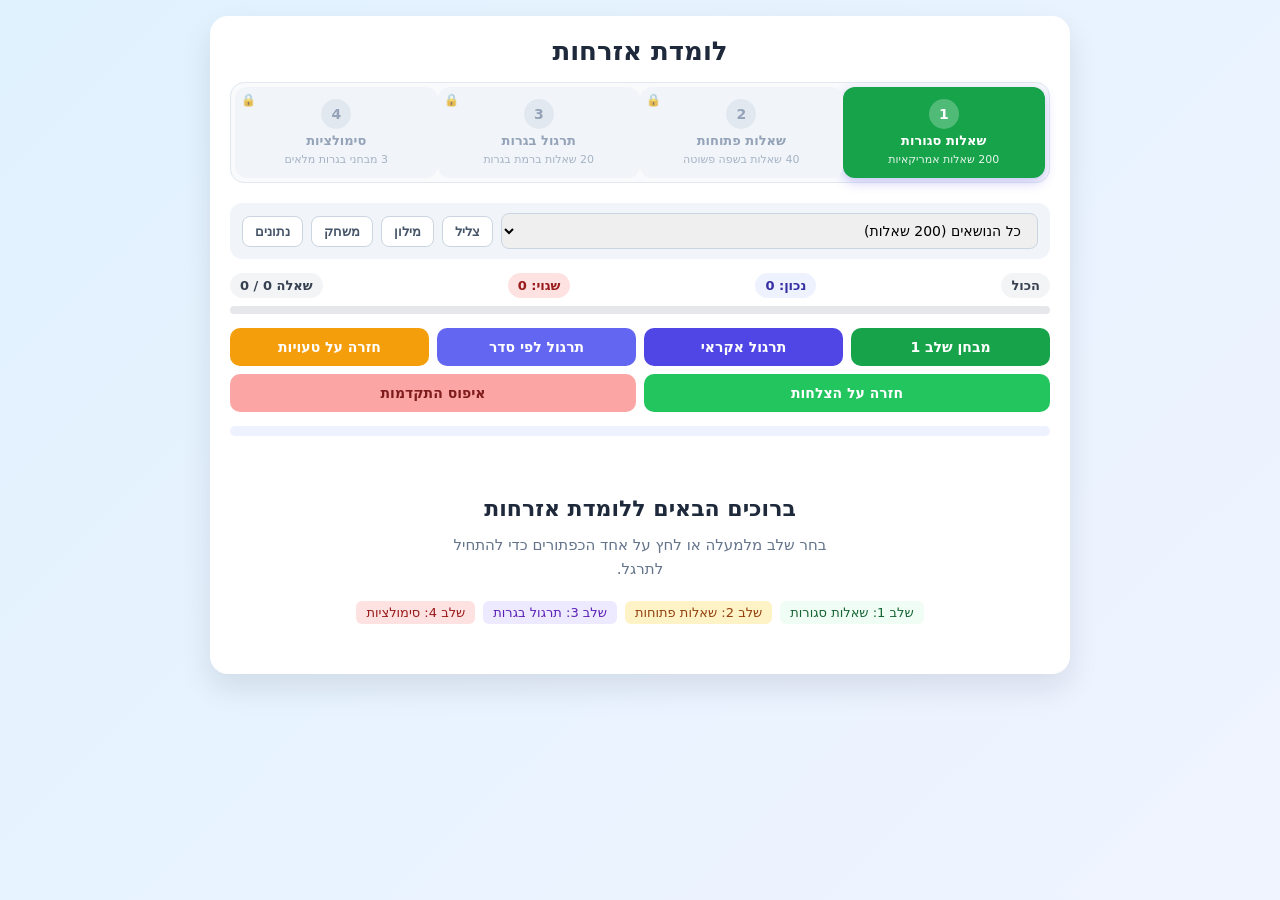
==== commit 05023ce2: "Add files via upload" ====
--- a/index.html
+++ b/index.html
@@ -4,7 +4,7 @@
 <head>
   <meta charset="UTF-8" />
   <meta name="viewport" content="width=device-width, initial-scale=1.0" />
-  <title>לומדת אזרחות – 200 שאלות עם שלב 2</title>
+  <title>לומדת אזרחות – בגרות תשפ״ו</title>
   <style>
     * {
       box-sizing: border-box;
@@ -12,10 +12,11 @@
 
     body {
       font-family: system-ui, -apple-system, "Segoe UI", Arial;
-      background: linear-gradient(135deg, #e0f2fe, #f8fafc);
+      background: linear-gradient(135deg, #e0f2fe, #f0f4ff);
       margin: 0;
       padding: 16px;
       direction: rtl;
+      min-height: 100vh;
     }
 
     .container {
@@ -23,24 +24,200 @@
       margin: 0 auto;
       background: #fff;
       border-radius: 18px;
-      padding: 18px;
-      box-shadow: 0 14px 30px rgba(15, 23, 42, 0.12);
+      padding: 20px;
+      box-shadow: 0 14px 30px rgba(15, 23, 42, 0.10);
     }
 
     h1 {
       text-align: center;
-      margin: 0 0 10px;
-    }
-
+      margin: 0 0 16px;
+      color: #1e293b;
+      font-size: 26px;
+    }
+
+    /* ─── STAGE ROADMAP ─── */
+    .stage-roadmap {
+      display: flex;
+      gap: 0;
+      margin-bottom: 20px;
+      position: relative;
+      background: #f8fafc;
+      border-radius: 14px;
+      padding: 4px;
+      border: 1px solid #e2e8f0;
+    }
+
+    .stage-card {
+      flex: 1;
+      padding: 12px 10px;
+      text-align: center;
+      border-radius: 12px;
+      cursor: pointer;
+      transition: all 0.25s;
+      position: relative;
+      user-select: none;
+    }
+
+    .stage-card .stage-num {
+      display: inline-flex;
+      align-items: center;
+      justify-content: center;
+      width: 30px;
+      height: 30px;
+      border-radius: 50%;
+      font-weight: 800;
+      font-size: 14px;
+      margin-bottom: 4px;
+    }
+
+    .stage-card .stage-title {
+      display: block;
+      font-size: 13px;
+      font-weight: 700;
+      line-height: 1.3;
+    }
+
+    .stage-card .stage-sub {
+      display: block;
+      font-size: 11px;
+      line-height: 1.2;
+      margin-top: 3px;
+      opacity: 0.8;
+    }
+
+    .stage-card .lock-icon {
+      position: absolute;
+      top: 6px;
+      left: 6px;
+      font-size: 12px;
+      opacity: 0.7;
+    }
+
+    /* Stage states */
+    .stage-card.locked {
+      background: #f1f5f9;
+      color: #94a3b8;
+      cursor: not-allowed;
+    }
+
+    .stage-card.locked .stage-num {
+      background: #e2e8f0;
+      color: #94a3b8;
+    }
+
+    .stage-card.locked:hover {
+      background: #e8edf3;
+    }
+
+    .stage-card.unlocked {
+      background: #fff;
+      color: #334155;
+      cursor: pointer;
+    }
+
+    .stage-card.unlocked:hover {
+      background: #f0f4ff;
+    }
+
+    .stage-card.active {
+      background: #4f46e5;
+      color: #fff;
+      box-shadow: 0 4px 12px rgba(79, 70, 229, 0.3);
+    }
+
+    .stage-card.active .stage-num {
+      background: rgba(255, 255, 255, 0.25);
+      color: #fff;
+    }
+
+    .stage-card.active .stage-sub {
+      opacity: 0.9;
+    }
+
+    /* Color variants when unlocked but not active */
+    .stage-card[data-stage="1"].unlocked .stage-num {
+      background: #dcfce7;
+      color: #166534;
+    }
+
+    .stage-card[data-stage="2"].unlocked .stage-num {
+      background: #fef3c7;
+      color: #92400e;
+    }
+
+    .stage-card[data-stage="3"].unlocked .stage-num {
+      background: #ede9fe;
+      color: #5b21b6;
+    }
+
+    .stage-card[data-stage="4"].unlocked .stage-num {
+      background: #fee2e2;
+      color: #991b1b;
+    }
+
+    /* Active color variants */
+    .stage-card[data-stage="1"].active {
+      background: #16a34a;
+    }
+
+    .stage-card[data-stage="2"].active {
+      background: #d97706;
+    }
+
+    .stage-card[data-stage="3"].active {
+      background: #7c3aed;
+    }
+
+    .stage-card[data-stage="4"].active {
+      background: #dc2626;
+    }
+
+    /* Tooltip */
+    .stage-tooltip {
+      display: none;
+      position: absolute;
+      bottom: calc(100% + 10px);
+      right: 50%;
+      transform: translateX(50%);
+      background: #1e293b;
+      color: #fff;
+      padding: 10px 14px;
+      border-radius: 10px;
+      font-size: 12px;
+      line-height: 1.5;
+      white-space: nowrap;
+      z-index: 50;
+      box-shadow: 0 6px 16px rgba(0, 0, 0, 0.2);
+      pointer-events: none;
+      max-width: 240px;
+      white-space: normal;
+      text-align: center;
+    }
+
+    .stage-tooltip::after {
+      content: "";
+      position: absolute;
+      top: 100%;
+      right: 50%;
+      transform: translateX(50%);
+      border: 6px solid transparent;
+      border-top-color: #1e293b;
+    }
+
+    .stage-card:hover .stage-tooltip {
+      display: block;
+    }
+
+    /* ─── OPTIONS BAR ─── */
     .options-bar {
       background: #f1f5f9;
-      padding: 12px;
+      padding: 10px 12px;
       border-radius: 12px;
       display: flex;
-      gap: 10px;
+      gap: 8px;
       align-items: center;
       justify-content: space-between;
-      margin-bottom: 15px;
+      margin-bottom: 14px;
       flex-wrap: wrap;
     }
 
@@ -48,41 +225,43 @@
       padding: 8px 12px;
       border-radius: 8px;
       border: 1px solid #cbd5e1;
-      font-size: 15px;
+      font-size: 14px;
       font-family: inherit;
       outline: none;
       flex: 1;
-      min-width: 200px;
+      min-width: 180px;
     }
 
     .icon-btn {
       background: #fff;
       border: 1px solid #cbd5e1;
       border-radius: 8px;
-      padding: 8px 12px;
-      font-size: 15px;
+      padding: 7px 12px;
+      font-size: 13px;
+      font-weight: 600;
       cursor: pointer;
       transition: 0.2s;
-      display: flex;
-      align-items: center;
-      justify-content: center;
+      color: #475569;
+      white-space: nowrap;
     }
 
     .icon-btn:hover {
       background: #e2e8f0;
-    }
-
+      color: #1e293b;
+    }
+
+    /* ─── TOPBAR ─── */
     .topbar {
       display: flex;
       gap: 10px;
       flex-wrap: wrap;
       justify-content: space-between;
       align-items: center;
-      margin-bottom: 10px;
+      margin-bottom: 8px;
     }
 
     .pill {
-      padding: 6px 10px;
+      padding: 5px 10px;
       border-radius: 999px;
       background: #eef2ff;
       color: #3730a3;
@@ -96,26 +275,27 @@
     }
 
     .progress {
-      height: 10px;
+      height: 8px;
       background: #e5e7eb;
       border-radius: 999px;
       overflow: hidden;
-      margin: 10px 0 14px;
+      margin: 8px 0 14px;
     }
 
     .progress-inner {
       height: 100%;
       width: 0%;
       background: linear-gradient(90deg, #4f46e5, #22c55e);
-      transition: width 0.2s ease;
-    }
-
+      transition: width 0.25s ease;
+    }
+
+    /* ─── QUESTION AREA ─── */
     #questionText {
       font-size: 18px;
       font-weight: 700;
       margin: 6px 0 14px;
       color: #111827;
-      line-height: 1.4;
+      line-height: 1.45;
     }
 
     .answer-btn {
@@ -161,25 +341,25 @@
       line-height: 1.4;
     }
 
+    /* ─── CONTROLS ─── */
     .controls {
       display: flex;
-      gap: 10px;
+      gap: 8px;
       flex-wrap: wrap;
-      margin-top: 16px;
-      margin-bottom: 16px;
+      margin-bottom: 14px;
       align-items: stretch;
     }
 
     .controls button {
-      flex: 1 1 180px;
-      padding: 12px;
+      flex: 1 1 160px;
+      padding: 11px;
       border: none;
-      border-radius: 12px;
+      border-radius: 10px;
       background: #e5e7eb;
       display: flex;
       align-items: center;
       justify-content: center;
-      font-size: 15px;
+      font-size: 14px;
       font-weight: 600;
       cursor: pointer;
       transition: 0.2s;
@@ -204,23 +384,27 @@
       color: #7f1d1d;
     }
 
-    .mistakes-btn {
-      background: #f59e0b !important;
-      color: #fff;
-    }
-
-    .mistakes-btn:hover {
-      background: #d97706 !important;
+    .warn:hover {
+      background: #f87171 !important;
+    }
+
+    .exam {
+      background: #16a34a !important;
+      color: white;
+    }
+
+    .exam:hover {
+      background: #15803d !important;
     }
 
     .topic-subtitle {
       text-align: center;
-      font-size: 14px;
+      font-size: 13px;
       color: #6366f1;
       font-weight: 600;
       margin-bottom: 6px;
       background: #eef2ff;
-      padding: 6px 12px;
+      padding: 5px 12px;
       border-radius: 8px;
     }
 
@@ -235,15 +419,17 @@
       background: #eef2ff;
       border: 1px solid #c7d2fe;
       border-radius: 50%;
-      width: 32px;
-      height: 32px;
-      font-size: 16px;
+      width: 30px;
+      height: 30px;
+      font-size: 14px;
       cursor: pointer;
       display: flex;
       align-items: center;
       justify-content: center;
       transition: 0.2s;
       flex-shrink: 0;
+      color: #4f46e5;
+      font-weight: bold;
     }
 
     .help-btn:hover {
@@ -262,26 +448,30 @@
       margin-bottom: 8px;
     }
 
-    .warn:hover {
-      background: #f87171 !important;
-    }
-
-    .exam {
-      background: #16a34a !important;
-      color: white;
-    }
-
-    .exam:hover {
-      background: #15803d !important;
-    }
-
+    .source-box {
+      background: #fef3c7;
+      border: 2px solid #f59e0b;
+      border-radius: 12px;
+      padding: 14px;
+      font-size: 16px;
+      line-height: 1.5;
+      margin-bottom: 12px;
+      color: #78350f;
+    }
+
+    .source-box strong {
+      display: block;
+      margin-bottom: 6px;
+    }
+
+    /* ─── MODALS ─── */
     .modal-overlay {
       position: fixed;
       top: 0;
       left: 0;
       right: 0;
       bottom: 0;
-      background: rgba(0, 0, 0, 0.5);
+      background: rgba(0, 0, 0, 0.45);
       display: none;
       justify-content: center;
       align-items: center;
@@ -292,7 +482,7 @@
     .modal {
       background: #fff;
       padding: 24px;
-      border-radius: 20px;
+      border-radius: 18px;
       max-width: 500px;
       width: 100%;
       max-height: 85vh;
@@ -303,22 +493,23 @@
 
     .modal h2 {
       margin-top: 0;
-      margin-bottom: 20px;
+      margin-bottom: 18px;
       color: #1e293b;
       border-bottom: 2px solid #e2e8f0;
       padding-bottom: 10px;
+      font-size: 20px;
     }
 
     .close-modal {
       position: absolute;
-      top: 20px;
-      left: 20px;
+      top: 18px;
+      left: 18px;
       background: #f1f5f9;
       border: none;
       border-radius: 50%;
-      width: 32px;
-      height: 32px;
-      font-size: 18px;
+      width: 30px;
+      height: 30px;
+      font-size: 16px;
       cursor: pointer;
       color: #64748b;
       display: flex;
@@ -334,8 +525,9 @@
     .stat-row {
       display: flex;
       justify-content: space-between;
-      padding: 12px 0;
+      padding: 10px 0;
       border-bottom: 1px solid #f1f5f9;
+      font-size: 14px;
     }
 
     .stat-row:last-child {
@@ -348,19 +540,159 @@
     }
 
     .glossary-item {
-      margin-bottom: 16px;
+      margin-bottom: 14px;
       border-right: 4px solid #4f46e5;
-      padding-right: 12px;
+      padding: 10px 12px 10px 14px;
       background: #f8fafc;
-      padding: 12px 12px 12px 16px;
       border-radius: 8px;
     }
 
     .glossary-term {
       font-weight: bold;
       color: #0f172a;
-      font-size: 16px;
+      font-size: 15px;
       margin-bottom: 4px;
+    }
+
+    .glossary-search {
+      width: 100%;
+      padding: 10px 14px;
+      border: 2px solid #e2e8f0;
+      border-radius: 10px;
+      font-size: 14px;
+      font-family: inherit;
+      margin-bottom: 14px;
+      outline: none;
+    }
+
+    .glossary-search:focus {
+      border-color: #4f46e5;
+    }
+
+    /* ─── MEMORY GAME ─── */
+    .memory-modal {
+      max-width: 640px;
+    }
+
+    .memory-info {
+      text-align: center;
+      margin-bottom: 10px;
+      font-size: 13px;
+      color: #64748b;
+    }
+
+    .memory-grid {
+      display: grid;
+      grid-template-columns: repeat(4, 1fr);
+      gap: 8px;
+      margin-bottom: 14px;
+    }
+
+    @media (max-width: 480px) {
+      .memory-grid {
+        grid-template-columns: repeat(3, 1fr);
+      }
+    }
+
+    .mem-card {
+      background: #4f46e5;
+      color: white;
+      padding: 12px 6px;
+      border-radius: 10px;
+      cursor: pointer;
+      min-height: 65px;
+      display: flex;
+      align-items: center;
+      justify-content: center;
+      font-size: 12px;
+      text-align: center;
+      transition: 0.2s;
+      line-height: 1.3;
+      word-break: break-word;
+    }
+
+    .mem-card.flipped {
+      background: #fff;
+      color: #0f172a;
+      border: 2px solid #4f46e5;
+    }
+
+    .mem-card.matched {
+      background: #16a34a;
+      color: #fff;
+      cursor: default;
+    }
+
+    .memory-controls {
+      display: flex;
+      gap: 10px;
+      justify-content: center;
+      flex-wrap: wrap;
+    }
+
+    .memory-controls button {
+      padding: 9px 18px;
+      border: none;
+      border-radius: 10px;
+      font-size: 14px;
+      font-weight: 600;
+      cursor: pointer;
+      font-family: inherit;
+    }
+
+    .memory-score {
+      text-align: center;
+      margin: 8px 0;
+      font-weight: 600;
+      color: #4f46e5;
+      font-size: 14px;
+    }
+
+    .sim-select-btn {
+      width: 100%;
+      padding: 14px;
+      margin: 6px 0;
+      border-radius: 14px;
+      border: 2px solid #e5e7eb;
+      background: #f9fafb;
+      cursor: pointer;
+      font-size: 15px;
+      font-weight: 600;
+      font-family: inherit;
+      text-align: right;
+      transition: 0.2s;
+    }
+
+    .sim-select-btn:hover {
+      background: #eef2f7;
+      border-color: #dc2626;
+    }
+
+    /* ─── RESPONSIVE ─── */
+    @media (max-width: 600px) {
+      .stage-card .stage-title {
+        font-size: 11px;
+      }
+
+      .stage-card .stage-sub {
+        font-size: 10px;
+      }
+
+      .stage-card .stage-num {
+        width: 26px;
+        height: 26px;
+        font-size: 12px;
+      }
+
+      .stage-card {
+        padding: 10px 6px;
+      }
+
+      .controls button {
+        flex: 1 1 130px;
+        font-size: 13px;
+        padding: 10px 6px;
+      }
     }
   </style>
 </head>
@@ -370,7 +702,40 @@
   <div class="container">
     <h1>לומדת אזרחות</h1>
 
-    <div class="options-bar">
+    <!-- ─── STAGE ROADMAP ─── -->
+    <div class="stage-roadmap" id="stageRoadmap">
+      <div class="stage-card active" data-stage="1" onclick="handleStageClick(1)">
+        <div class="stage-num">1</div>
+        <span class="stage-title">שאלות סגורות</span>
+        <span class="stage-sub">200 שאלות אמריקאיות</span>
+        <div class="stage-tooltip">שלב 1: תרגול 200 שאלות סגורות בארבעה נושאים.<br>עבור מבחן עם 90% כדי להתקדם לשלב הבא.
+        </div>
+      </div>
+      <div class="stage-card locked" data-stage="2" onclick="handleStageClick(2)">
+        <span class="lock-icon">&#x1F512;</span>
+        <div class="stage-num">2</div>
+        <span class="stage-title">שאלות פתוחות</span>
+        <span class="stage-sub">40 שאלות בשפה פשוטה</span>
+        <div class="stage-tooltip">שלב 2: שאלות פתוחות בשפה מופשטת.<br>נפתח לאחר 3 מבחנים מוצלחים בשלב 1 (90%+).</div>
+      </div>
+      <div class="stage-card locked" data-stage="3" onclick="handleStageClick(3)">
+        <span class="lock-icon">&#x1F512;</span>
+        <div class="stage-num">3</div>
+        <span class="stage-title">תרגול בגרות</span>
+        <span class="stage-sub">20 שאלות ברמת בגרות</span>
+        <div class="stage-tooltip">שלב 3: שאלות פתוחות בסגנון בגרות.<br>נפתח לאחר 5 תשובות נכונות בשלב 2.</div>
+      </div>
+      <div class="stage-card locked" data-stage="4" onclick="handleStageClick(4)">
+        <span class="lock-icon">&#x1F512;</span>
+        <div class="stage-num">4</div>
+        <span class="stage-title">סימולציות</span>
+        <span class="stage-sub">3 מבחני בגרות מלאים</span>
+        <div class="stage-tooltip">שלב 4: סימולציות מבחן בגרות מלאות.<br>נפתח לאחר 5 תשובות נכונות בשלב 3.</div>
+      </div>
+    </div>
+
+    <!-- ─── OPTIONS BAR ─── -->
+    <div class="options-bar" id="optionsBar">
       <select id="topicFilter" onchange="topicChanged()">
         <option value="all">כל הנושאים (200 שאלות)</option>
         <option value="1">נושא 1: עקרונות יסוד דמוקרטיה</option>
@@ -378,15 +743,15 @@
         <option value="3">נושא 3: מוסדות השלטון</option>
         <option value="4">נושא 4: לאומיות ומיעוטים</option>
       </select>
-      <button class="icon-btn" onclick="toggleMute()" id="muteBtn" title="השתקת סאונד">🔊</button>
-      <button class="icon-btn" onclick="openModal('glossaryModal')" title="מילון מושגים">📖 מילון</button>
-      <button class="icon-btn" onclick="openStats()" title="סטטיסטיקה">📊 סטטיסטיקה</button>
-      <button class="icon-btn" id="stage2Btn" onclick="devSkip()" title="שלב 2" style="display:none;">📝 שלב 2</button>
+      <button class="icon-btn" onclick="toggleMute()" id="muteBtn" title="השתקת סאונד">צליל</button>
+      <button class="icon-btn" onclick="openModal('glossaryModal')" title="מילון מושגים">מילון</button>
+      <button class="icon-btn" onclick="openMemoryGame()" title="משחק זיכרון">משחק</button>
+      <button class="icon-btn" onclick="openStats()" title="סטטיסטיקה">נתונים</button>
     </div>
 
+    <!-- ─── STATUS BAR ─── -->
     <div class="topbar">
       <div class="pill gray" id="modeLabel">הכול</div>
-      <div class="pill" id="stageLabel" style="background:#fcd34d; color:#92400e; display:none;">שלב 2 🔓</div>
       <div class="pill">נכון: <span id="correct">0</span></div>
       <div class="pill" style="background:#fee2e2;color:#991b1b;">שגוי: <span id="wrong">0</span></div>
       <div class="pill gray">שאלה <span id="qnum">1</span> / <span id="qtotal">0</span></div>
@@ -396,153 +761,204 @@
       <div class="progress-inner" id="progressBar"></div>
     </div>
 
-    <div class="controls">
-      <button class="exam" onclick="startExam()">🏆 מבחן שלב 1</button>
-      <button class="primary" onclick="startAll(true)">תרגול אקראי</button>
-      <button class="primary" onclick="startAll(false)" style="background:#6366f1 !important;">תרגול לפי סדר</button>
-      <button class="mistakes-btn" onclick="startMistakes()">חזרה על טעויות</button>
-      <button style="background:#22c55e !important;color:#fff;" onclick="startSuccesses()">חזרה על הצלחות</button>
-      <button class="warn" onclick="resetAll()">איפוס התקדמות</button>
-    </div>
-
+    <!-- ─── STAGE CONTROLS (dynamic per stage) ─── -->
+    <div class="controls" id="stageControls"></div>
+
+    <!-- ─── QUESTION AREA ─── -->
     <div id="questionArea">
       <div class="topic-subtitle" id="topicSubtitle"></div>
       <div class="help-row">
-        <button class="help-btn" id="helpBtn" onclick="toggleHelp()" title="רמז להבנת השאלה">💡</button>
+        <button class="help-btn" id="helpBtn" onclick="toggleHelp()" title="רמז">?</button>
         <div id="questionText"></div>
       </div>
       <div class="help-box" id="helpBox"></div>
+
+      <div id="sourceBox" class="source-box" style="display:none;">
+        <strong>קטע מקור:</strong>
+        <span id="sourceText"></span>
+      </div>
+
       <div id="answersArea"></div>
 
       <div id="openQuestionArea" style="display:none; margin-top:10px;">
         <textarea id="openAnswerInput" rows="5"
-          style="width:100%; border-radius:12px; padding:12px; font-size:16px; font-family:inherit; border:2px solid #cbd5e1; resize:vertical;"
+          style="width:100%; border-radius:12px; padding:12px; font-size:15px; font-family:inherit; border:2px solid #cbd5e1; resize:vertical;"
           placeholder="הקלד/י את תשובתך המלאה כאן..."></textarea>
 
         <button id="showAnswerBtn" class="primary"
-          style="width:100%; padding:14px; margin-top:12px; border-radius:12px; font-size:16px; background:#4f46e5; color:#fff; border:none; cursor:pointer;"
+          style="width:100%; padding:13px; margin-top:10px; border-radius:12px; font-size:15px; background:#4f46e5; color:#fff; border:none; cursor:pointer; font-family:inherit; font-weight:600;"
           onclick="showOpenAnswer()">הצג תשובה אידיאלית לבדיקה</button>
 
         <div id="idealAnswerBox"
-          style="display:none; margin-top:16px; background:#dcfce7; padding:16px; border-radius:12px; border:1px solid #22c55e;">
+          style="display:none; margin-top:14px; background:#dcfce7; padding:14px; border-radius:12px; border:1px solid #22c55e;">
           <div style="font-weight:bold; color:#166534; margin-bottom:8px;">תשובה מעולה:</div>
-          <div id="idealAnswerText" style="white-space:pre-wrap; color:#14532d; font-size:15px; line-height:1.5;"></div>
-
-          <div style="margin-top:16px; text-align:center; font-weight:bold; color:#1e1b4b;">האם ענית נכון?</div>
+          <div id="idealAnswerText" style="white-space:pre-wrap; color:#14532d; font-size:14px; line-height:1.5;"></div>
+          <div style="margin-top:14px; text-align:center; font-weight:bold; color:#1e1b4b; font-size:14px;">האם ענית
+            נכון?</div>
           <div style="display:flex; gap:10px; margin-top:8px;">
             <button onclick="gradeOpenAnswer(true)"
-              style="flex:1; background:#22c55e; color:#fff; border:none; padding:10px; border-radius:8px; cursor:pointer; font-weight:bold; font-size:15px; transition:0.2s;">✓
-              עניתי קרוב מאוד</button>
+              style="flex:1; background:#22c55e; color:#fff; border:none; padding:10px; border-radius:8px; cursor:pointer; font-weight:bold; font-size:14px; font-family:inherit; transition:0.2s;">עניתי
+              נכון</button>
             <button onclick="gradeOpenAnswer(false)"
-              style="flex:1; background:#ef4444; color:#fff; border:none; padding:10px; border-radius:8px; cursor:pointer; font-weight:bold; font-size:15px; transition:0.2s;">✗
-              לא מספיק מדויק</button>
+              style="flex:1; background:#ef4444; color:#fff; border:none; padding:10px; border-radius:8px; cursor:pointer; font-weight:bold; font-size:14px; font-family:inherit; transition:0.2s;">לא
+              מדויק</button>
           </div>
         </div>
       </div>
+
+      <div id="simSelectArea" style="display:none;"></div>
     </div>
   </div>
 
   <!-- Glossary Modal -->
   <div class="modal-overlay" id="glossaryModal">
     <div class="modal">
-      <button class="close-modal" aria-label="סגור" onclick="closeModal('glossaryModal')">&times;</button>
+      <button class="close-modal" onclick="closeModal('glossaryModal')">&times;</button>
       <h2>מילון מושגים</h2>
-      <div id="glossaryContent">
-        <div class="glossary-item">
-          <div class="glossary-term">דמוקרטיה</div>שלטון העם. שיטה שבה האזרחים בוחרים את נציגיהם, וישנה שמירה על זכויות
-          אדם.
-        </div>
-        <div class="glossary-item">
-          <div class="glossary-term">שלטון החוק</div>העיקרון לפיו כולם שווים בפני החוק.
-        </div>
-        <div class="glossary-item">
-          <div class="glossary-term">זכויות אדם</div>זכויות בסיסיות המגיעות לכל אדם.
-        </div>
-        <div class="glossary-item">
-          <div class="glossary-term">זכויות אזרח</div>זכויות הניתנות רק לאזרחי המדינה.
-        </div>
-        <div class="glossary-item">
-          <div class="glossary-term">הפרדת רשויות</div>פיצול הכוח השלטוני כדי למנוע עריצות.
-        </div>
-        <div class="glossary-item">
-          <div class="glossary-term">פלורליזם</div>הכרה בקיומן של דעות וקבוצות שונות.
-        </div>
-        <div class="glossary-item">
-          <div class="glossary-term">מדינת לאום</div>מדינה שמזוהה עם לאום מסוים ומעניקה לו ביטוי חוקי.
-        </div>
-        <div class="glossary-item">
-          <div class="glossary-term">מיעוט</div>קבוצה באוכלוסייה שאינה הרוב, השונה מהרוב בדת סמלים או שייכות אתנית.
-        </div>
-      </div>
+      <input type="text" class="glossary-search" id="glossarySearch" placeholder="חיפוש מושג..."
+        oninput="filterGlossary()">
+      <div id="glossaryContent"></div>
     </div>
   </div>
 
   <!-- Stats Modal -->
   <div class="modal-overlay" id="statsModal">
     <div class="modal">
-      <button class="close-modal" aria-label="סגור" onclick="closeModal('statsModal')">&times;</button>
-      <h2>סטטיסטיקת המשתמש</h2>
+      <button class="close-modal" onclick="closeModal('statsModal')">&times;</button>
+      <h2>נתונים וסטטיסטיקה</h2>
       <div id="statsContent"></div>
-      <div style="margin-top: 20px; text-align:center;">
-        <button class="primary" style="padding: 10px 20px; border-radius: 8px; border: none; cursor:pointer;"
+      <div style="margin-top: 16px; text-align:center;">
+        <button class="primary"
+          style="padding: 10px 20px; border-radius: 8px; border: none; cursor:pointer; font-family:inherit; font-weight:600;"
           onclick="closeModal('statsModal')">סגור</button>
       </div>
     </div>
   </div>
 
-  <!-- QUESTIONS loaded from separate file to avoid encoding corruption -->
+  <!-- Memory Game Modal -->
+  <div class="modal-overlay" id="memoryModal">
+    <div class="modal memory-modal">
+      <button class="close-modal" onclick="closeModal('memoryModal')">&times;</button>
+      <h2>משחק זיכרון – מושגי אזרחות</h2>
+      <p class="memory-info">מצא התאמה בין מושג להסבר שלו</p>
+      <div class="memory-score" id="memoryScore"></div>
+      <div class="memory-grid" id="memoryGrid"></div>
+      <div class="memory-controls">
+        <button style="background:#4f46e5; color:#fff;" onclick="startNewMemoryRound()">סיבוב חדש</button>
+        <button style="background:#e5e7eb; color:#374151;" onclick="closeModal('memoryModal')">סגור</button>
+      </div>
+    </div>
+  </div>
+
   <script src="questions.js"></script>
+  <script src="open-questions.js"></script>
 
   <script>
-    // --- OPEN QUESTIONS (Stage 2) ---
-    const OPEN_QUESTIONS = [
-      {
-        question: "\u05d4\u05e6\u05d2 \u05d0\u05ea \u05d4\u05d6\u05db\u05d5\u05ea \u05dc\u05d7\u05d5\u05e4\u05e9 \u05d4\u05d1\u05d9\u05d8\u05d5\u05d9, \u05d5\u05d4\u05e1\u05d1\u05e8 \u05de\u05e7\u05e8\u05d4 \u05d0\u05d7\u05d3 \u05e9\u05d1\u05d5 \u05de\u05d5\u05e6\u05d3\u05e7 \u05dc\u05d4\u05d2\u05d1\u05d9\u05dc \u05d6\u05db\u05d5\u05ea \u05d6\u05d5.",
-        idealAnswer: "\u05d7\u05d5\u05e4\u05e9 \u05d4\u05d1\u05d9\u05d8\u05d5\u05d9 \u05d4\u05d5\u05d0 \u05d6\u05db\u05d5\u05ea\u05d5 \u05e9\u05dc \u05db\u05dc \u05d0\u05d3\u05dd \u05dc\u05d4\u05d1\u05d9\u05e2 \u05d0\u05ea \u05d3\u05e2\u05ea\u05d5, \u05d0\u05de\u05d5\u05e0\u05ea\u05d5 \u05d5\u05d4\u05e9\u05e7\u05e4\u05ea \u05e2\u05d5\u05dc\u05de\u05d5, \u05d1\u05db\u05dc \u05d3\u05e8\u05da (\u05d1\u05db\u05ea\u05d1, \u05d1\u05e2\u05dc \u05e4\u05d4, \u05d1\u05d0\u05de\u05e0\u05d5\u05ea \u05d5\u05db\u05d5') \u05d1\u05d0\u05d5\u05e4\u05df \u05e4\u05d5\u05de\u05d1\u05d9 \u05d5\u05d2\u05dc\u05d5\u05d9.\n\u05de\u05d5\u05e6\u05d3\u05e7 \u05dc\u05d4\u05d2\u05d1\u05d9\u05dc \u05d0\u05ea \u05d7\u05d5\u05e4\u05e9 \u05d4\u05d1\u05d9\u05d8\u05d5\u05d9 \u05db\u05d0\u05e9\u05e8 \u05e7\u05d9\u05d9\u05de\u05ea \u05d4\u05ea\u05e0\u05d2\u05e9\u05d5\u05ea \u05e2\u05dd \u05d6\u05db\u05d5\u05ea \u05d0\u05d7\u05e8\u05ea \u05d0\u05d5 \u05e2\u05dd \u05d0\u05d9\u05e0\u05d8\u05e8\u05e1 \u05e6\u05d9\u05d1\u05d5\u05e8\u05d9 - \u05dc\u05de\u05e9\u05dc \u05db\u05d0\u05e9\u05e8 \u05d4\u05d1\u05d9\u05d8\u05d5\u05d9 \u05de\u05d4\u05d5\u05d5\u05d4 \u05d4\u05e1\u05ea\u05d4 \u05dc\u05d0\u05dc\u05d9\u05de\u05d5\u05ea (\u05d4\u05ea\u05e0\u05d2\u05e9\u05d5\u05ea \u05e2\u05dd \u05d4\u05d6\u05db\u05d5\u05ea \u05dc\u05d7\u05d9\u05d9\u05dd \u05d5\u05d1\u05d9\u05d8\u05d7\u05d5\u05df) \u05d0\u05d5 \u05e9\u05d9\u05d9\u05de\u05d9\u05e0\u05d2 \u05d5\u05dc\u05e9\u05d5\u05df \u05d4\u05e8\u05e2 (\u05d4\u05ea\u05e0\u05d2\u05e9\u05d5\u05ea \u05e2\u05dd \u05d4\u05d6\u05db\u05d5\u05ea \u05dc\u05e9\u05dd \u05d8\u05d5\u05d1)."
-      },
-      {
-        question: "\u05d4\u05e1\u05d1\u05e8 \u05de\u05d4\u05d5 '\u05e2\u05e7\u05e8\u05d5\u05df \u05e9\u05dc\u05d8\u05d5\u05df \u05d4\u05d7\u05d5\u05e7', \u05d5\u05d4\u05e6\u05d2 \u05d0\u05ea \u05d4\u05d4\u05d1\u05d3\u05dc \u05d1\u05d9\u05df \u05e2\u05d1\u05e8\u05d9\u05d9\u05e0\u05d5\u05ea \u05e4\u05dc\u05d9\u05dc\u05d9\u05ea \u05e8\u05d2\u05d9\u05dc\u05d4 \u05dc\u05e2\u05d1\u05e8\u05d9\u05d9\u05e0\u05d5\u05ea \u05d0\u05d9\u05d3\u05d9\u05d0\u05d5\u05dc\u05d5\u05d2\u05d9\u05ea.",
-        idealAnswer: "\u05e2\u05e7\u05e8\u05d5\u05df \u05e9\u05dc\u05d8\u05d5\u05df \u05d4\u05d7\u05d5\u05e7 \u05e7\u05d5\u05d1\u05e2 \u05e9\u05db\u05dc \u05d4\u05d0\u05d6\u05e8\u05d7\u05d9\u05dd \u05d5\u05d2\u05dd \u05e8\u05e9\u05d5\u05d9\u05d5\u05ea \u05d4\u05e9\u05dc\u05d8\u05d5\u05df \u05db\u05e4\u05d5\u05e4\u05d9\u05dd \u05dc\u05d7\u05d5\u05e7 \u05d1\u05d0\u05d5\u05ea\u05d4 \u05de\u05d9\u05d3\u05d4, \u05d5\u05d4\u05d7\u05d5\u05e7 \u05e0\u05d7\u05e7\u05e7 \u05e2\u05dc \u05d9\u05d3\u05d9 \u05d4\u05e8\u05e9\u05d5\u05ea \u05d4\u05de\u05d7\u05d5\u05e7\u05e7\u05ea \u05de\u05ea\u05d5\u05da \u05d4\u05e1\u05db\u05de\u05d4.\n\u05e2\u05d1\u05e8\u05d9\u05d9\u05e0\u05d5\u05ea \u05e4\u05dc\u05d9\u05dc\u05d9\u05ea \u05e8\u05d2\u05d9\u05dc\u05d4 \u05e0\u05d5\u05d1\u05e2\u05ea \u05de\u05de\u05e0\u05d9\u05e2 \u05d0\u05d9\u05e9\u05d9 (\u05db\u05d2\u05d5\u05df \u05e8\u05e6\u05d5\u05df \u05dc\u05d4\u05ea\u05e2\u05e9\u05e8, \u05d9\u05e6\u05e8 \u05e0\u05e7\u05de\u05d4) \u05d5\u05d4\u05e2\u05d1\u05e8\u05d9\u05d9\u05df \u05e4\u05d5\u05e2\u05dc \u05d1\u05e1\u05ea\u05e8 \u05d5\u05d0\u05d9\u05e0\u05d5 \u05e4\u05d5\u05e2\u05dc \u05dc\u05e9\u05d9\u05e0\u05d5\u05d9 \u05de\u05d3\u05d9\u05e0\u05d9\u05d5\u05ea.\n\u05e2\u05d1\u05e8\u05d9\u05d9\u05e0\u05d5\u05ea \u05d0\u05d9\u05d3\u05d9\u05d0\u05d5\u05dc\u05d5\u05d2\u05d9\u05ea \u05e0\u05d5\u05d1\u05e2\u05ea \u05de\u05de\u05e0\u05d9\u05e2 \u05e4\u05d5\u05dc\u05d9\u05d8\u05d9 \u05d0\u05d5 \u05de\u05d5\u05e1\u05e8\u05d9, \u05e0\u05e2\u05e9\u05d9\u05ea \u05dc\u05e8\u05d5\u05d1 \u05d1\u05d0\u05d5\u05e4\u05df \u05e4\u05d5\u05de\u05d1\u05d9, \u05d1\u05de\u05d8\u05e8\u05d4 \u05dc\u05d4\u05e9\u05e4\u05d9\u05e2 \u05e2\u05dc \u05de\u05e7\u05d1\u05dc\u05d9 \u05d4\u05d4\u05d7\u05dc\u05d8\u05d5\u05ea \u05d5\u05dc\u05e9\u05e0\u05d5\u05ea \u05de\u05d3\u05d9\u05e0\u05d9\u05d5\u05ea \u05d0\u05d5 \u05d7\u05d5\u05e7, \u05de\u05ea\u05d5\u05da \u05d0\u05de\u05d5\u05e0\u05d4 \u05e9\u05d4\u05de\u05d3\u05d9\u05e0\u05d9\u05d5\u05ea \u05d4\u05e0\u05d5\u05db\u05d7\u05d9\u05ea \u05e9\u05d2\u05d5\u05d9\u05d4."
-      },
-      {
-        question: "\u05d4\u05e6\u05d2 \u05e9\u05ea\u05d9 \u05d3\u05e8\u05db\u05d9\u05dd \u05e9\u05d1\u05d4\u05df \u05d4\u05de\u05de\u05e9\u05dc\u05d4 \u05de\u05e4\u05d5\u05e7\u05d7\u05ea \u05e2\u05dc \u05d9\u05d3\u05d9 \u05d4\u05db\u05e0\u05e1\u05ea (\u05de\u05e2\u05e8\u05db\u05ea \u05d1\u05dc\u05de\u05d9\u05dd \u05d5\u05d0\u05d9\u05d6\u05d5\u05e0\u05d9\u05dd).",
-        idealAnswer: "1. \u05d7\u05d5\u05e7 \u05d4\u05ea\u05e7\u05e6\u05d9\u05d1 - \u05d4\u05db\u05e0\u05e1\u05ea \u05de\u05d0\u05e9\u05e8\u05ea \u05d0\u05ea \u05d7\u05d5\u05e7 \u05d4\u05ea\u05e7\u05e6\u05d9\u05d1, \u05d5\u05d1\u05db\u05da \u05de\u05e4\u05e7\u05d7\u05ea \u05e2\u05dc \u05d4\u05d5\u05e6\u05d0\u05d5\u05ea \u05d4\u05de\u05de\u05e9\u05dc\u05d4. \u05dc\u05dc\u05d0 \u05d0\u05d9\u05e9\u05d5\u05e8 \u05ea\u05e7\u05e6\u05d9\u05d1 \u05d4\u05de\u05de\u05e9\u05dc\u05d4 \u05e0\u05d5\u05e4\u05dc\u05ea.\n2. \u05d4\u05e6\u05e2\u05ea \u05d0\u05d9-\u05d0\u05de\u05d5\u05df - \u05d4\u05db\u05e0\u05e1\u05ea \u05d9\u05db\u05d5\u05dc\u05d4 \u05dc\u05d4\u05e4\u05d9\u05dc \u05d0\u05ea \u05d4\u05de\u05de\u05e9\u05dc\u05d4 \u05d1\u05e8\u05d5\u05d1 \u05e7\u05d5\u05dc\u05d5\u05ea \u05d3\u05e8\u05da \u05d4\u05e6\u05e2\u05ea \u05d0\u05d9-\u05d0\u05de\u05d5\u05df \u05d0\u05dd \u05d4\u05de\u05de\u05e9\u05dc\u05d4 \u05de\u05d0\u05d1\u05d3\u05ea \u05d0\u05ea \u05ea\u05de\u05d9\u05db\u05ea \u05d4\u05e4\u05e8\u05dc\u05de\u05e0\u05d8."
-      },
-      {
-        question: "\u05d4\u05e1\u05d1\u05e8 \u05d0\u05ea \u05d4\u05de\u05d5\u05e9\u05d2 '\u05d3\u05de\u05d5\u05e7\u05e8\u05d8\u05d9\u05d4 \u05de\u05ea\u05d2\u05d5\u05e0\u05e0\u05ea' \u05d5\u05d4\u05e6\u05d2 \u05d3\u05d5\u05d2\u05de\u05d4 \u05d0\u05d7\u05ea \u05de\u05d9\u05d9\u05e9\u05d5\u05de\u05d5 \u05d1\u05d9\u05e9\u05e8\u05d0\u05dc.",
-        idealAnswer: "\u05d3\u05de\u05d5\u05e7\u05e8\u05d8\u05d9\u05d4 \u05de\u05ea\u05d2\u05d5\u05e0\u05e0\u05ea \u05d4\u05d9\u05d0 \u05d6\u05db\u05d5\u05ea\u05d4 \u05e9\u05dc \u05de\u05d3\u05d9\u05e0\u05d4 \u05d3\u05de\u05d5\u05e7\u05e8\u05d8\u05d9\u05ea \u05dc\u05e4\u05e2\u05d5\u05dc \u05d1\u05d7\u05e8\u05d9\u05e4\u05d5\u05ea (\u05ea\u05d5\u05da \u05e4\u05d2\u05d9\u05e2\u05d4 \u05d1\u05d6\u05db\u05d5\u05d9\u05d5\u05ea \u05de\u05e1\u05d5\u05d9\u05de\u05d5\u05ea) \u05db\u05d3\u05d9 \u05dc\u05d4\u05ea\u05d2\u05d5\u05e0\u05df \u05de\u05e4\u05e0\u05d9 \u05e7\u05d1\u05d5\u05e6\u05d5\u05ea (\u05de\u05d5\u05e1\u05d3\u05d5\u05ea \u05d0\u05d5 \u05d9\u05d7\u05d9\u05d3\u05d9\u05dd) \u05d4\u05de\u05e0\u05e6\u05dc\u05d9\u05dd \u05d0\u05ea \u05d4\u05db\u05dc\u05d9\u05dd \u05d4\u05d3\u05de\u05d5\u05e7\u05e8\u05d8\u05d9\u05d9\u05dd (\u05db\u05de\u05d5 \u05d7\u05d5\u05e4\u05e9 \u05d4\u05d4\u05ea\u05d0\u05d2\u05d3\u05d5\u05ea \u05d5\u05d4\u05d1\u05d9\u05d8\u05d5\u05d9) \u05db\u05d3\u05d9 \u05dc\u05e4\u05d2\u05d5\u05e2 \u05d1\u05e2\u05e6\u05dd \u05e7\u05d9\u05d5\u05de\u05d4 \u05e9\u05dc \u05d4\u05de\u05d3\u05d9\u05e0\u05d4 \u05db\u05d3\u05de\u05d5\u05e7\u05e8\u05d8\u05d9\u05ea \u05d0\u05d5 \u05d9\u05d4\u05d5\u05d3\u05d9\u05ea.\n\u05d3\u05d5\u05d2\u05de\u05d4 \u05d1\u05d9\u05e9\u05e8\u05d0\u05dc: '\u05d7\u05d5\u05e7 \u05d9\u05e1\u05d5\u05d3 \u05d4\u05db\u05e0\u05e1\u05ea (\u05e1\u05e2\u05d9\u05e3 7\u05d0)' \u05d4\u05de\u05d0\u05e4\u05e9\u05e8 \u05e4\u05e1\u05d9\u05dc\u05ea \u05e8\u05e9\u05d9\u05de\u05d4 \u05de\u05dc\u05d4\u05ea\u05de\u05d5\u05d3\u05d3 \u05d1\u05d1\u05d7\u05d9\u05e8\u05d5\u05ea \u05d0\u05dd \u05de\u05d8\u05e8\u05ea\u05d4 \u05d4\u05d9\u05d0 \u05e9\u05dc\u05d9\u05dc\u05ea \u05e7\u05d9\u05d5\u05de\u05d4 \u05e9\u05dc \u05d9\u05e9\u05e8\u05d0\u05dc \u05db\u05de\u05d3\u05d9\u05e0\u05d4 \u05d9\u05d4\u05d5\u05d3\u05d9\u05ea \u05d5\u05d3\u05de\u05d5\u05e7\u05e8\u05d8\u05d9\u05ea, \u05d0\u05d5 \u05ea\u05de\u05d9\u05db\u05d4 \u05d1\u05de\u05d0\u05d1\u05e7 \u05de\u05d6\u05d5\u05d9\u05df \u05e0\u05d2\u05d3\u05d4."
-      }
-    ];
-
-    // --- STATE ---
+    // ─── STATE ───
     var mode = "all";
     var shuffled = true;
     var list = [];
     var idx = 0;
     var correct = 0;
     var wrong = 0;
-    var isStage2 = false;
+    var currentStage = 1; // 1-4
     var currentOpenQ = null;
-
-    // Audio context
+    var currentSimulation = null;
+
     var C = new (window.AudioContext || window.webkitAudioContext)();
     var muted = false;
 
-    // Persisted State
     var mistakes = new Set(JSON.parse(localStorage.getItem("civics_mistakes") || "[]"));
     var successes = new Set(JSON.parse(localStorage.getItem("civics_successes") || "[]"));
-    var civics_stats = JSON.parse(localStorage.getItem("civics_stats") || '{"examsPassed":0, "openCorrect":0, "openWrong":0}');
+    var civics_stats = JSON.parse(localStorage.getItem("civics_stats") || '{"examsPassed":0,"openCorrect":0,"openWrong":0,"stage3Correct":0,"stage3Wrong":0,"simCompleted":[]}');
     if (!civics_stats.openCorrect) civics_stats.openCorrect = 0;
     if (!civics_stats.openWrong) civics_stats.openWrong = 0;
-
-    function updateStage2UnlockUI() {
-      var stage2Btn = document.getElementById("stage2Btn");
-      var stageLabel = document.getElementById("stageLabel");
-      stage2Btn.style.display = "inline-flex";
-      if (isStage2) stageLabel.style.display = "inline-block";
-      else stageLabel.style.display = "none";
-    }
-
+    if (!civics_stats.stage3Correct) civics_stats.stage3Correct = 0;
+    if (!civics_stats.stage3Wrong) civics_stats.stage3Wrong = 0;
+    if (!civics_stats.simCompleted) civics_stats.simCompleted = [];
+
+    // ─── STAGE UNLOCK LOGIC ───
+    function isStageUnlocked(s) {
+      if (s === 1) return true;
+      if (s === 2) return civics_stats.examsPassed >= 3;
+      if (s === 3) return civics_stats.openCorrect >= 5;
+      if (s === 4) return civics_stats.stage3Correct >= 5;
+      return false;
+    }
+
+    function updateRoadmap() {
+      var cards = document.querySelectorAll(".stage-card");
+      cards.forEach(function (card) {
+        var s = parseInt(card.getAttribute("data-stage"));
+        card.classList.remove("active", "unlocked", "locked");
+        if (s === currentStage) {
+          card.classList.add("active");
+        } else if (isStageUnlocked(s)) {
+          card.classList.add("unlocked");
+        } else {
+          card.classList.add("locked");
+        }
+        // Show/hide lock icon
+        var lockEl = card.querySelector(".lock-icon");
+        if (lockEl) lockEl.style.display = isStageUnlocked(s) ? "none" : "block";
+      });
+      buildStageControls();
+    }
+
+    function handleStageClick(s) {
+      if (!isStageUnlocked(s)) return; // locked, do nothing
+      currentStage = s;
+      updateRoadmap();
+      // Auto-start the stage
+      if (s === 1) startAll(true);
+      else if (s === 2) startStage2();
+      else if (s === 3) startStage3();
+      else if (s === 4) openSimSelect();
+    }
+
+    // ─── DYNAMIC CONTROLS PER STAGE ───
+    function buildStageControls() {
+      var c = document.getElementById("stageControls");
+      var html = "";
+      if (currentStage === 1) {
+        html += '<button class="exam" onclick="startExam()">מבחן שלב 1</button>';
+        html += '<button class="primary" onclick="startAll(true)">תרגול אקראי</button>';
+        html += '<button class="primary" onclick="startAll(false)" style="background:#6366f1 !important;">תרגול לפי סדר</button>';
+        html += '<button style="background:#f59e0b !important; color:#fff;" onclick="startMistakes()">חזרה על טעויות</button>';
+        html += '<button style="background:#22c55e !important; color:#fff;" onclick="startSuccesses()">חזרה על הצלחות</button>';
+      } else if (currentStage === 2) {
+        html += '<button class="primary" style="background:#d97706 !important;" onclick="startStage2()">התחל תרגול שלב 2</button>';
+      } else if (currentStage === 3) {
+        html += '<button class="primary" style="background:#7c3aed !important;" onclick="startStage3()">התחל תרגול שלב 3</button>';
+      } else if (currentStage === 4) {
+        html += '<button class="primary" style="background:#dc2626 !important;" onclick="openSimSelect()">בחר סימולציה</button>';
+      }
+      html += '<button class="warn" onclick="resetAll()">איפוס התקדמות</button>';
+      c.innerHTML = html;
+
+      // Show/hide topic filter (only stage 1)
+      document.getElementById("topicFilter").style.display = (currentStage === 1) ? "block" : "none";
+    }
+
+    // ─── GLOSSARY ───
+    function buildGlossary() {
+      var html = "";
+      GLOSSARY_DATA.forEach(function (g) {
+        html += '<div class="glossary-item" data-term="' + g.term + '"><div class="glossary-term">' + g.term + '</div>' + g.definition + '</div>';
+      });
+      document.getElementById("glossaryContent").innerHTML = html;
+    }
+
+    function filterGlossary() {
+      var q = document.getElementById("glossarySearch").value.toLowerCase();
+      var items = document.querySelectorAll(".glossary-item");
+      items.forEach(function (item) {
+        var text = item.textContent.toLowerCase();
+        item.style.display = (q === "" || text.indexOf(q) !== -1) ? "block" : "none";
+      });
+    }
+
+    // ─── SOUND ───
     function beep(f, t, vol) {
       if (muted) return;
       if (C.state === "suspended") C.resume();
@@ -555,10 +971,7 @@
     }
     function playCorrect() { beep(600, 0.2, 0.2); setTimeout(function () { beep(800, 0.3, 0.2); }, 100); }
     function playWrong() { beep(300, 0.4, 0.3); setTimeout(function () { beep(250, 0.4, 0.3); }, 150); }
-    function toggleMute() {
-      muted = !muted;
-      document.getElementById("muteBtn").textContent = muted ? "\uD83D\uDD07" : "\uD83D\uDD0A";
-    }
+    function toggleMute() { muted = !muted; document.getElementById("muteBtn").textContent = muted ? "השתק" : "צליל"; }
 
     function toggleHelp() {
       var box = document.getElementById("helpBox");
@@ -583,100 +996,128 @@
     function setModeLabel(txt) { document.getElementById("modeLabel").textContent = txt; }
     function topicChanged() { startAll(true); }
 
-    function getTopicLabel() {
-      var topic = document.getElementById("topicFilter").value;
-      if (topic === "all") return "";
-      var opt = document.getElementById("topicFilter").selectedOptions[0];
-      return " (" + opt.textContent.split(":")[0].trim() + ")";
-    }
-
     function getFilteredBase() {
       var topic = document.getElementById("topicFilter").value;
       if (topic === "all") return QUESTIONS;
       return QUESTIONS.filter(function (q) { return q.topicId == topic; });
     }
 
+    function hideAllAreas() {
+      document.getElementById("openQuestionArea").style.display = "none";
+      document.getElementById("answersArea").style.display = "none";
+      document.getElementById("simSelectArea").style.display = "none";
+      document.getElementById("sourceBox").style.display = "none";
+    }
+
+    // ─── STAGE 1 ───
     function startAll(doShuffle) {
-      isStage2 = false; updateStage2UnlockUI();
-      document.getElementById("openQuestionArea").style.display = "none";
+      currentStage = 1; updateRoadmap(); hideAllAreas();
       document.getElementById("answersArea").style.display = "block";
       mode = "all"; shuffled = doShuffle;
-      var baseQuestions = getFilteredBase();
-      list = doShuffle ? shuffleArray(baseQuestions) : baseQuestions.slice();
+      var baseQ = getFilteredBase();
+      list = doShuffle ? shuffleArray(baseQ) : baseQ.slice();
       idx = 0; correct = 0; wrong = 0;
-      setModeLabel((doShuffle ? "\u05ea\u05e8\u05d2\u05d5\u05dc \u05d0\u05e7\u05e8\u05d0\u05d9" : "\u05ea\u05e8\u05d2\u05d5\u05dc \u05dc\u05e4\u05d9 \u05e1\u05d3\u05e8") + getTopicLabel());
-      initCounters();
-      render();
+      setModeLabel(doShuffle ? "תרגול אקראי" : "תרגול לפי סדר");
+      initCounters(); render();
     }
 
     function startMistakes() {
-      isStage2 = false; updateStage2UnlockUI();
-      document.getElementById("openQuestionArea").style.display = "none";
+      currentStage = 1; updateRoadmap(); hideAllAreas();
       document.getElementById("answersArea").style.display = "block";
-      mode = "mistakes"; shuffled = true;
-      var base = getFilteredBase();
-      var arr = base.filter(function (q) { return mistakes.has(q.id); });
-      if (!arr.length) { alert("\u05d0\u05d9\u05df \u05d8\u05e2\u05d5\u05d9\u05d5\u05ea \u05e9\u05de\u05d5\u05e8\u05d5\u05ea" + (getTopicLabel() ? " \u05d1\u05e0\u05d5\u05e9\u05d0 \u05d6\u05d4" : "") + "."); return; }
+      mode = "mistakes";
+      var arr = getFilteredBase().filter(function (q) { return mistakes.has(q.id); });
+      if (!arr.length) { alert("אין טעויות שמורות."); return; }
       list = shuffleArray(arr);
       idx = 0; correct = 0; wrong = 0;
-      setModeLabel("\u05d7\u05d6\u05e8\u05ea \u05d8\u05e2\u05d5\u05d9\u05d5\u05ea" + getTopicLabel());
-      initCounters();
-      render();
+      setModeLabel("חזרה על טעויות");
+      initCounters(); render();
     }
 
     function startSuccesses() {
-      isStage2 = false; updateStage2UnlockUI();
-      document.getElementById("openQuestionArea").style.display = "none";
+      currentStage = 1; updateRoadmap(); hideAllAreas();
       document.getElementById("answersArea").style.display = "block";
-      mode = "successes"; shuffled = true;
-      var base = getFilteredBase();
-      var arr = base.filter(function (q) { return successes.has(q.id); });
-      if (!arr.length) { alert("\u05d0\u05d9\u05df \u05d4\u05e6\u05dc\u05d7\u05d5\u05ea \u05e9\u05de\u05d5\u05e8\u05d5\u05ea" + (getTopicLabel() ? " \u05d1\u05e0\u05d5\u05e9\u05d0 \u05d6\u05d4" : "") + "."); return; }
+      mode = "successes";
+      var arr = getFilteredBase().filter(function (q) { return successes.has(q.id); });
+      if (!arr.length) { alert("אין הצלחות שמורות."); return; }
       list = shuffleArray(arr);
       idx = 0; correct = 0; wrong = 0;
-      setModeLabel("\u05d7\u05d6\u05e8\u05ea \u05d4\u05e6\u05dc\u05d7\u05d5\u05ea" + getTopicLabel());
-      initCounters();
-      render();
+      setModeLabel("חזרה על הצלחות");
+      initCounters(); render();
     }
 
     function startExam() {
-      isStage2 = false; updateStage2UnlockUI();
-      document.getElementById("openQuestionArea").style.display = "none";
+      currentStage = 1; updateRoadmap(); hideAllAreas();
       document.getElementById("answersArea").style.display = "block";
       mode = "exam";
       list = shuffleArray(QUESTIONS).slice(0, 70);
       idx = 0; correct = 0; wrong = 0;
-      setModeLabel("\u05de\u05d1\u05d7\u05df \u05e9\u05dc\u05d1 1");
-      initCounters();
-      render();
-    }
-
+      setModeLabel("מבחן שלב 1");
+      initCounters(); render();
+    }
+
+    // ─── STAGE 2 ───
     function startStage2() {
-      isStage2 = true; updateStage2UnlockUI();
+      currentStage = 2; updateRoadmap(); hideAllAreas();
       document.getElementById("openQuestionArea").style.display = "block";
-      document.getElementById("answersArea").style.display = "none";
       mode = "stage2";
       list = shuffleArray(OPEN_QUESTIONS);
       idx = 0; correct = 0; wrong = 0;
-      setModeLabel("\u05ea\u05e8\u05d2\u05d5\u05dc \u05e9\u05dc\u05d1 2");
-      initCounters();
-      render();
-    }
-
-    function devSkip() {
-      civics_stats.examsPassed = 3;
+      setModeLabel("תרגול שלב 2");
+      initCounters(); render();
+    }
+
+    // ─── STAGE 3 ───
+    function startStage3() {
+      currentStage = 3; updateRoadmap(); hideAllAreas();
+      document.getElementById("openQuestionArea").style.display = "block";
+      mode = "stage3";
+      list = shuffleArray(STAGE3_QUESTIONS);
+      idx = 0; correct = 0; wrong = 0;
+      setModeLabel("תרגול שלב 3");
+      initCounters(); render();
+    }
+
+    // ─── STAGE 4 ───
+    function openSimSelect() {
+      currentStage = 4; updateRoadmap(); hideAllAreas();
+      document.getElementById("simSelectArea").style.display = "block";
+      document.getElementById("topicSubtitle").textContent = "בחר סימולציה";
+      document.getElementById("questionText").textContent = "";
+      document.getElementById("helpBtn").style.display = "none";
+      document.getElementById("helpBox").style.display = "none";
+
+      var html = "";
+      SIMULATIONS.forEach(function (sim, i) {
+        var done = civics_stats.simCompleted.indexOf(i) !== -1;
+        html += '<button class="sim-select-btn" onclick="startSimulation(' + i + ')">' +
+          (done ? "V " : "") + sim.title +
+          ' (' + sim.questions.length + ' שאלות)' +
+          (done ? ' - הושלם' : '') + '</button>';
+      });
+      document.getElementById("simSelectArea").innerHTML = html;
+      document.getElementById("progressBar").style.width = "0%";
+      document.getElementById("qnum").textContent = "0";
+      document.getElementById("qtotal").textContent = "0";
+    }
+
+    function startSimulation(simIdx) {
+      currentSimulation = simIdx;
+      hideAllAreas();
+      document.getElementById("openQuestionArea").style.display = "block";
+      mode = "stage4";
+      list = SIMULATIONS[simIdx].questions;
+      idx = 0; correct = 0; wrong = 0;
+      setModeLabel(SIMULATIONS[simIdx].title);
+      initCounters(); render();
+    }
+
+    function resetAll() {
+      if (!confirm("האם לאפס את כל הנתונים, הסטטיסטיקות וההצלחות?")) return;
+      mistakes.clear(); successes.clear();
+      civics_stats = { examsPassed: 0, openCorrect: 0, openWrong: 0, stage3Correct: 0, stage3Wrong: 0, simCompleted: [] };
       saveSets();
-      updateStage2UnlockUI();
-      startStage2();
-    }
-
-    function resetAll() {
-      if (!confirm("\u05d4\u05d0\u05dd \u05dc\u05d0\u05e4\u05e1 \u05d0\u05ea \u05db\u05dc \u05d4\u05e0\u05ea\u05d5\u05e0\u05d9\u05dd, \u05d4\u05e1\u05d8\u05d8\u05d9\u05e1\u05d8\u05d9\u05e7\u05d5\u05ea \u05d5\u05d4\u05d4\u05e6\u05dc\u05d7\u05d5\u05ea?")) return;
-      mistakes.clear();
-      successes.clear();
-      civics_stats = { examsPassed: 0, openCorrect: 0, openWrong: 0 };
-      saveSets();
-      updateStage2UnlockUI();
+      currentStage = 1;
+      updateRoadmap();
       document.getElementById("topicFilter").value = "all";
       startAll(true);
     }
@@ -687,21 +1128,27 @@
       document.getElementById("wrong").textContent = wrong;
     }
 
+    // ─── RENDER ───
     function render() {
-      if (idx >= list.length) {
-        finishSequence();
-        return;
-      }
+      if (idx >= list.length) { finishSequence(); return; }
       var q = list[idx];
       document.getElementById("qnum").textContent = (idx + 1);
       document.getElementById("progressBar").style.width = ((idx / list.length) * 100) + "%";
-      document.getElementById("questionText").textContent = q.question;
-      document.getElementById("topicSubtitle").textContent = q.topic || "";
       document.getElementById("helpBox").style.display = "none";
-      document.getElementById("helpBox").textContent = q.explanation || "";
-      document.getElementById("helpBtn").style.display = q.explanation ? "flex" : "none";
-
-      if (!isStage2) {
+
+      if (q.isSource) {
+        document.getElementById("sourceBox").style.display = "block";
+        document.getElementById("sourceText").textContent = q.sourceText;
+      } else {
+        document.getElementById("sourceBox").style.display = "none";
+      }
+
+      if (currentStage === 1) {
+        document.getElementById("questionText").textContent = q.question;
+        document.getElementById("topicSubtitle").textContent = q.topic || "";
+        document.getElementById("helpBox").textContent = q.explanation || "";
+        document.getElementById("helpBtn").style.display = q.explanation ? "flex" : "none";
+
         var answersArea = document.getElementById("answersArea");
         answersArea.innerHTML = "";
         var built = q.answers.map(function (t, i) { return { text: t, isCorrect: i === q.correctIndex }; });
@@ -714,6 +1161,12 @@
           answersArea.appendChild(btn);
         });
       } else {
+        document.getElementById("questionText").textContent = q.question;
+        var subtitle = q.topic || "";
+        if (currentStage === 3) subtitle = "שלב 3 – תרגול בגרות";
+        if (currentStage === 4) subtitle = SIMULATIONS[currentSimulation].title;
+        document.getElementById("topicSubtitle").textContent = subtitle;
+        document.getElementById("helpBtn").style.display = "none";
         currentOpenQ = q;
         document.getElementById("openAnswerInput").value = "";
         document.getElementById("idealAnswerBox").style.display = "none";
@@ -723,29 +1176,39 @@
 
     function finishSequence() {
       var percent = Math.round((correct / Math.max(1, list.length)) * 100);
-      document.getElementById("questionText").innerHTML = "\u05e1\u05d9\u05d5\u05dd \u05ea\u05e8\u05d2\u05d5\u05dc \uD83C\uDF89";
+      document.getElementById("questionText").textContent = "סיום תרגול";
       document.getElementById("progressBar").style.width = "100%";
       document.getElementById("helpBox").style.display = "none";
       document.getElementById("helpBtn").style.display = "none";
+      document.getElementById("sourceBox").style.display = "none";
 
       if (mode === "exam") {
         if (percent >= 90) {
           civics_stats.examsPassed++;
           saveSets();
-          document.getElementById("answersArea").innerHTML = '<div class="small" style="font-size:20px; color:#16a34a;"><b>\u05de\u05d1\u05d7\u05df \u05e2\u05d5\u05d1\u05e8! \u05e6\u05d9\u05d5\u05df: ' + percent + '%</b><br>\u05db\u05dc \u05d4\u05db\u05d1\u05d5\u05d3! \u05e2\u05d1\u05e8\u05ea ' + civics_stats.examsPassed + ' \u05de\u05d1\u05d7\u05e0\u05d9\u05dd.</div>';
+          document.getElementById("answersArea").innerHTML = '<div class="small" style="font-size:18px; color:#16a34a;"><b>מבחן עובר! ציון: ' + percent + '%</b><br>עברת ' + civics_stats.examsPassed + ' מבחנים.</div>';
           if (civics_stats.examsPassed === 3) {
-            document.getElementById("answersArea").innerHTML += '<div style="margin-top:20px; font-weight:bold; color:#b45309; font-size:22px;">\uD83C\uDF89 \u05e9\u05dc\u05d1 2 (\u05e9\u05d0\u05dc\u05d5\u05ea \u05e4\u05ea\u05d5\u05d7\u05d5\u05ea) \u05d4\u05d5\u05e4\u05e2\u05dc \u05d1\u05d4\u05e6\u05dc\u05d7\u05d4! \uD83C\uDF89</div>';
-            updateStage2UnlockUI();
+            document.getElementById("answersArea").innerHTML += '<div style="margin-top:16px; font-weight:bold; color:#d97706; font-size:18px;">שלב 2 נפתח בהצלחה!</div>';
           }
         } else {
-          document.getElementById("answersArea").innerHTML = '<div class="small" style="font-size:20px; color:#dc2626;"><b>\u05e0\u05db\u05e9\u05dc\u05ea \u05d1\u05de\u05d1\u05d7\u05df. \u05e6\u05d9\u05d5\u05df: ' + percent + '%</b><br>\u05e0\u05d3\u05e8\u05e9 90% \u05db\u05d3\u05d9 \u05dc\u05e2\u05d1\u05d5\u05e8.</div>';
+          document.getElementById("answersArea").innerHTML = '<div class="small" style="font-size:18px; color:#dc2626;"><b>נכשלת במבחן. ציון: ' + percent + '%</b><br>נדרש 90% כדי לעבור.</div>';
         }
+      } else if (mode === "stage4") {
+        if (civics_stats.simCompleted.indexOf(currentSimulation) === -1) {
+          civics_stats.simCompleted.push(currentSimulation);
+          saveSets();
+        }
+        document.getElementById("openQuestionArea").style.display = "none";
+        document.getElementById("answersArea").style.display = "block";
+        document.getElementById("answersArea").innerHTML = '<div class="small" style="font-size:18px;"><b>סימולציה הושלמה!</b><br>ציון: <b>' + percent + '%</b> | נכון: ' + correct + ' | שגוי: ' + wrong + '</div>';
       } else {
-        document.getElementById("answersArea").innerHTML = '<div class="small">\u05e6\u05d9\u05d5\u05df: <b>' + percent + '%</b> \u00b7 \u05e0\u05db\u05d5\u05df: ' + correct + ' \u00b7 \u05e9\u05d2\u05d5\u05d9: ' + wrong + '</div>';
-        if (isStage2) {
+        if (currentStage !== 1) {
           document.getElementById("openQuestionArea").style.display = "none";
+          document.getElementById("answersArea").style.display = "block";
         }
+        document.getElementById("answersArea").innerHTML = '<div class="small" style="font-size:16px;">ציון: <b>' + percent + '%</b> | נכון: ' + correct + ' | שגוי: ' + wrong + '</div>';
       }
+      updateRoadmap();
     }
 
     function choose(btn, isCorrect, shown, q) {
@@ -753,19 +1216,13 @@
       if (buttons.some(function (b) { return b.classList.contains("correct") || b.classList.contains("wrong"); })) return;
 
       if (isCorrect) {
-        btn.classList.add("correct");
-        correct++;
-        successes.add(q.id);
-        mistakes.delete(q.id);
+        btn.classList.add("correct"); correct++;
+        successes.add(q.id); mistakes.delete(q.id);
         playCorrect();
       } else {
-        btn.classList.add("wrong");
-        wrong++;
-        mistakes.add(q.id);
-        playWrong();
-        buttons.forEach(function (b, i) {
-          if (shown[i].isCorrect) b.classList.add("correct");
-        });
+        btn.classList.add("wrong"); wrong++;
+        mistakes.add(q.id); playWrong();
+        buttons.forEach(function (b, i) { if (shown[i].isCorrect) b.classList.add("correct"); });
       }
       saveSets();
       document.getElementById("correct").textContent = correct;
@@ -782,13 +1239,13 @@
 
     function gradeOpenAnswer(isUserCorrect) {
       if (isUserCorrect) {
-        civics_stats.openCorrect++;
-        correct++;
-        playCorrect();
+        if (currentStage === 3) civics_stats.stage3Correct++;
+        else civics_stats.openCorrect++;
+        correct++; playCorrect();
       } else {
-        civics_stats.openWrong++;
-        wrong++;
-        playWrong();
+        if (currentStage === 3) civics_stats.stage3Wrong++;
+        else civics_stats.openWrong++;
+        wrong++; playWrong();
       }
       saveSets();
       document.getElementById("correct").textContent = correct;
@@ -796,28 +1253,108 @@
       setTimeout(function () { idx++; render(); }, 800);
     }
 
+    // ─── MODALS ───
     function openModal(id) { document.getElementById(id).style.display = "flex"; }
     function closeModal(id) { document.getElementById(id).style.display = "none"; }
 
     function openStats() {
       var ts = civics_stats;
-      var html = '<div class="stat-row"><span>\u05de\u05d1\u05d7\u05e0\u05d9\u05dd \u05e9\u05e2\u05d1\u05e8\u05ea \u05d1\u05d4\u05e6\u05dc\u05d7\u05d4 (90%+):</span> <span class="stat-val">' + ts.examsPassed + '</span></div>';
-      html += '<div class="stat-row" style="color:#d97706; font-weight:bold;"><span>\u05e9\u05d0\u05dc\u05d5\u05ea \u05e4\u05ea\u05d5\u05d7\u05d5\u05ea (\u05e9\u05dc\u05d1 2) \u05e0\u05db\u05d5\u05e0\u05d5\u05ea:</span> <span class="stat-val" style="color:#b45309;">' + ts.openCorrect + '</span></div>';
-      html += '<div class="stat-row" style="color:#d97706; font-weight:bold;"><span>\u05e9\u05d0\u05dc\u05d5\u05ea \u05e4\u05ea\u05d5\u05d7\u05d5\u05ea (\u05e9\u05dc\u05d1 2) \u05e9\u05d2\u05d5\u05d9\u05d5\u05ea:</span> <span class="stat-val" style="color:#b45309;">' + ts.openWrong + '</span></div>';
-      html += '<hr style="border:1px solid #e2e8f0; margin:15px 0;">';
+      var html = '';
+      html += '<div class="stat-row"><span>מבחני שלב 1 שעברת (90%+):</span> <span class="stat-val">' + ts.examsPassed + ' / 3</span></div>';
+      html += '<div class="stat-row"><span>שלב 2 – תשובות נכונות:</span> <span class="stat-val" style="color:#d97706;">' + ts.openCorrect + '</span></div>';
+      html += '<div class="stat-row"><span>שלב 2 – תשובות שגויות:</span> <span class="stat-val" style="color:#d97706;">' + ts.openWrong + '</span></div>';
+      html += '<div class="stat-row"><span>שלב 3 – תשובות נכונות:</span> <span class="stat-val" style="color:#7c3aed;">' + ts.stage3Correct + '</span></div>';
+      html += '<div class="stat-row"><span>שלב 3 – תשובות שגויות:</span> <span class="stat-val" style="color:#7c3aed;">' + ts.stage3Wrong + '</span></div>';
+      html += '<div class="stat-row"><span>סימולציות שהושלמו:</span> <span class="stat-val" style="color:#dc2626;">' + ts.simCompleted.length + ' / 3</span></div>';
+      html += '<hr style="border:1px solid #e2e8f0; margin:8px 0;">';
       [1, 2, 3, 4].forEach(function (t) {
         var tQ = QUESTIONS.filter(function (q) { return q.topicId == t; });
         var tS = tQ.filter(function (q) { return successes.has(q.id); }).length;
         var pct = Math.round((tS / tQ.length) * 100);
-        html += '<div class="stat-row"><span>\u05e0\u05d5\u05e9\u05d0 ' + t + ' \u05d4\u05d5\u05e9\u05dc\u05dd:</span> <span class="stat-val">' + pct + '% (' + tS + '/' + tQ.length + ')</span></div>';
+        html += '<div class="stat-row"><span>נושא ' + t + ' הושלם:</span> <span class="stat-val">' + pct + '% (' + tS + '/' + tQ.length + ')</span></div>';
       });
       document.getElementById("statsContent").innerHTML = html;
       openModal("statsModal");
     }
 
+    // ─── MEMORY GAME ───
+    var memFirst = null, memSecond = null, memLock = false, memMatched = 0, memTotal = 0;
+
+    function openMemoryGame() { openModal("memoryModal"); startNewMemoryRound(); }
+
+    function startNewMemoryRound() {
+      memFirst = null; memSecond = null; memLock = false; memMatched = 0;
+      var shuffled = shuffleArray(MEMORY_PAIRS).slice(0, 6);
+      memTotal = shuffled.length;
+      var cards = [];
+      shuffled.forEach(function (p) {
+        cards.push({ text: p.term, pair: p.term, type: "term" });
+        cards.push({ text: p.definition, pair: p.term, type: "def" });
+      });
+      cards = shuffleArray(cards);
+      var grid = document.getElementById("memoryGrid");
+      grid.innerHTML = "";
+      cards.forEach(function (c, i) {
+        var div = document.createElement("div");
+        div.className = "mem-card";
+        div.dataset.pair = c.pair;
+        div.dataset.idx = i;
+        div.innerText = "?";
+        div.onclick = function () { flipMemCard(div, c.text); };
+        grid.appendChild(div);
+      });
+      document.getElementById("memoryScore").textContent = "התאמות: 0 / " + memTotal;
+    }
+
+    function flipMemCard(card, text) {
+      if (memLock || card.classList.contains("matched") || card.classList.contains("flipped")) return;
+      card.classList.add("flipped"); card.innerText = text;
+      if (!memFirst) { memFirst = card; return; }
+      memSecond = card; memLock = true;
+
+      if (memFirst.dataset.pair === memSecond.dataset.pair && memFirst.dataset.idx !== memSecond.dataset.idx) {
+        memFirst.classList.add("matched"); memSecond.classList.add("matched");
+        memMatched++;
+        document.getElementById("memoryScore").textContent = "התאמות: " + memMatched + " / " + memTotal;
+        playCorrect(); resetMem();
+        if (memMatched === memTotal) {
+          setTimeout(function () { document.getElementById("memoryScore").textContent = "כל הכבוד! מצאת את כל ההתאמות!"; }, 300);
+        }
+      } else {
+        playWrong();
+        setTimeout(function () {
+          memFirst.classList.remove("flipped"); memSecond.classList.remove("flipped");
+          memFirst.innerText = "?"; memSecond.innerText = "?";
+          resetMem();
+        }, 800);
+      }
+    }
+    function resetMem() { memFirst = null; memSecond = null; memLock = false; }
+
+    // ─── INIT ───
     window.onload = function () {
-      updateStage2UnlockUI();
-      startAll(false);
+      buildGlossary();
+      currentStage = 1;
+      updateRoadmap();
+      // Show welcome screen instead of starting questions
+      document.getElementById("questionText").textContent = "";
+      document.getElementById("topicSubtitle").textContent = "";
+      document.getElementById("helpBtn").style.display = "none";
+      document.getElementById("answersArea").innerHTML =
+        '<div style="text-align:center; padding:30px 10px;">' +
+        '<div style="font-size:22px; font-weight:800; color:#1e293b; margin-bottom:12px;">ברוכים הבאים ללומדת אזרחות</div>' +
+        '<div style="font-size:15px; color:#64748b; line-height:1.6; max-width:400px; margin:0 auto 20px;">' +
+        'בחר שלב מלמעלה או לחץ על אחד הכפתורים כדי להתחיל לתרגל.' +
+        '</div>' +
+        '<div style="display:flex; gap:8px; justify-content:center; flex-wrap:wrap; font-size:13px; color:#94a3b8;">' +
+        '<span style="background:#f0fdf4; color:#166534; padding:4px 10px; border-radius:6px;">שלב 1: שאלות סגורות</span>' +
+        '<span style="background:#fef3c7; color:#92400e; padding:4px 10px; border-radius:6px;">שלב 2: שאלות פתוחות</span>' +
+        '<span style="background:#ede9fe; color:#5b21b6; padding:4px 10px; border-radius:6px;">שלב 3: תרגול בגרות</span>' +
+        '<span style="background:#fee2e2; color:#991b1b; padding:4px 10px; border-radius:6px;">שלב 4: סימולציות</span>' +
+        '</div>' +
+        '</div>';
+      document.getElementById("qtotal").textContent = "0";
+      document.getElementById("qnum").textContent = "0";
     };
   </script>
 </body>
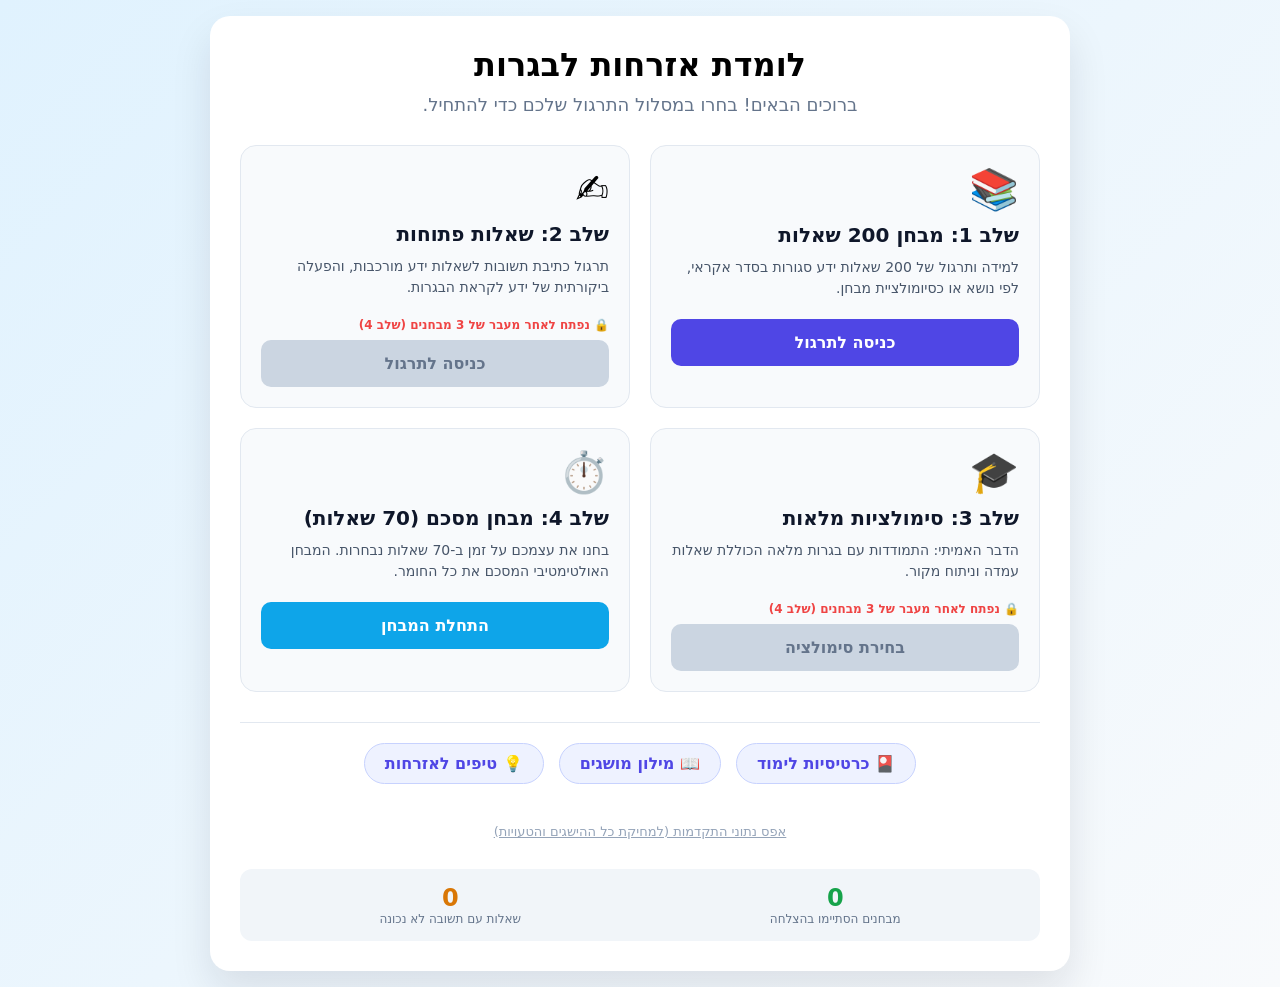
==== commit d45fb2fa: "Add files via upload" ====
--- a/index.html
+++ b/index.html
@@ -1,1362 +1,240 @@
 <!DOCTYPE html>
 <html lang="he" dir="rtl">
-
 <head>
   <meta charset="UTF-8" />
   <meta name="viewport" content="width=device-width, initial-scale=1.0" />
-  <title>לומדת אזרחות – בגרות תשפ״ו</title>
+  <title>לומדת אזרחות לבגרות - מסך בית</title>
+  <link rel="stylesheet" href="css/style.css">
   <style>
-    * {
-      box-sizing: border-box;
-    }
-
-    body {
-      font-family: system-ui, -apple-system, "Segoe UI", Arial;
-      background: linear-gradient(135deg, #e0f2fe, #f0f4ff);
-      margin: 0;
-      padding: 16px;
-      direction: rtl;
-      min-height: 100vh;
-    }
-
-    .container {
+    /* Homepage Specific Styles */
+    .home-container {
       max-width: 860px;
       margin: 0 auto;
       background: #fff;
-      border-radius: 18px;
+      border-radius: 20px;
+      padding: 30px;
+      box-shadow: 0 20px 40px rgba(15, 23, 42, 0.1);
+      text-align: center;
+    }
+    p.subtitle {
+      color: #64748b;
+      font-size: 18px;
+      margin-top: 5px;
+      margin-bottom: 30px;
+    }
+    .grid {
+      display: grid;
+      grid-template-columns: 1fr;
+      gap: 20px;
+      text-align: right;
+    }
+    @media (min-width: 600px) {
+      .grid {
+        grid-template-columns: 1fr 1fr;
+      }
+    }
+    .card {
+      background: #f8fafc;
+      border: 1px solid #e2e8f0;
+      border-radius: 16px;
       padding: 20px;
-      box-shadow: 0 14px 30px rgba(15, 23, 42, 0.10);
-    }
-
-    h1 {
+      transition: transform 0.2s, box-shadow 0.2s;
+    }
+    .card:hover {
+      transform: translateY(-5px);
+      box-shadow: 0 10px 20px rgba(0,0,0,0.05);
+      border-color: #cbd5e1;
+    }
+    .card-icon {
+      font-size: 40px;
+      margin-bottom: 10px;
+      display: inline-block;
+    }
+    .card-title {
+      font-size: 20px;
+      font-weight: bold;
+      color: #0f172a;
+      margin-bottom: 10px;
+    }
+    .card-desc {
+      color: #475569;
+      font-size: 14px;
+      line-height: 1.5;
+      margin-bottom: 20px;
+      min-height: 42px;
+    }
+    .card-btn {
+      display: block;
+      width: 100%;
+      padding: 14px;
+      background: #4f46e5;
+      color: white;
+      text-decoration: none;
       text-align: center;
-      margin: 0 0 16px;
-      color: #1e293b;
-      font-size: 26px;
-    }
-
-    /* ─── STAGE ROADMAP ─── */
-    .stage-roadmap {
-      display: flex;
-      gap: 0;
-      margin-bottom: 20px;
-      position: relative;
-      background: #f8fafc;
-      border-radius: 14px;
-      padding: 4px;
-      border: 1px solid #e2e8f0;
-    }
-
-    .stage-card {
-      flex: 1;
-      padding: 12px 10px;
-      text-align: center;
-      border-radius: 12px;
+      border-radius: 10px;
+      font-weight: bold;
+      font-size: 16px;
+      transition: background 0.2s;
+    }
+    .card-btn:hover {
+      background: #4338ca;
+    }
+    .locked .card-btn {
+      background: #cbd5e1 !important;
+      cursor: not-allowed;
+      color: #64748b;
+      pointer-events: none;
+    }
+    .locked-label {
+      color: #ef4444;
+      font-size: 12px;
+      font-weight: bold;
+      display: block;
+      margin-bottom: 8px;
+    }
+    .bottom-tools {
+      margin-top: 30px;
+      padding-top: 20px;
+      border-top: 1px solid #e2e8f0;
+      display: flex;
+      justify-content: center;
+      gap: 15px;
+      flex-wrap: wrap;
+    }
+    .tool-btn {
+      padding: 10px 20px;
+      background: #eef2ff;
+      color: #4f46e5;
+      border: 1px solid #c7d2fe;
+      border-radius: 999px;
+      font-weight: bold;
       cursor: pointer;
-      transition: all 0.25s;
-      position: relative;
-      user-select: none;
-    }
-
-    .stage-card .stage-num {
-      display: inline-flex;
+      text-decoration: none;
+      transition: 0.2s;
+      display: flex;
       align-items: center;
       justify-content: center;
-      width: 30px;
-      height: 30px;
-      border-radius: 50%;
-      font-weight: 800;
-      font-size: 14px;
-      margin-bottom: 4px;
-    }
-
-    .stage-card .stage-title {
-      display: block;
-      font-size: 13px;
-      font-weight: 700;
-      line-height: 1.3;
-    }
-
-    .stage-card .stage-sub {
-      display: block;
-      font-size: 11px;
-      line-height: 1.2;
-      margin-top: 3px;
-      opacity: 0.8;
-    }
-
-    .stage-card .lock-icon {
-      position: absolute;
-      top: 6px;
-      left: 6px;
+    }
+    .tool-btn:hover {
+      background: #e0e7ff;
+    }
+    .stats-bar {
+      display: flex;
+      justify-content: space-around;
+      margin-bottom: 25px;
+      background: #f1f5f9;
+      border-radius: 12px;
+      padding: 15px;
+    }
+    .stat-item {
+      display: flex;
+      flex-direction: column;
+      align-items: center;
+    }
+    .stat-val {
+      font-size: 24px;
+      font-weight: bold;
+      color: #16a34a;
+    }
+    .stat-label {
       font-size: 12px;
-      opacity: 0.7;
-    }
-
-    /* Stage states */
-    .stage-card.locked {
-      background: #f1f5f9;
-      color: #94a3b8;
-      cursor: not-allowed;
-    }
-
-    .stage-card.locked .stage-num {
-      background: #e2e8f0;
-      color: #94a3b8;
-    }
-
-    .stage-card.locked:hover {
-      background: #e8edf3;
-    }
-
-    .stage-card.unlocked {
-      background: #fff;
-      color: #334155;
-      cursor: pointer;
-    }
-
-    .stage-card.unlocked:hover {
-      background: #f0f4ff;
-    }
-
-    .stage-card.active {
-      background: #4f46e5;
-      color: #fff;
-      box-shadow: 0 4px 12px rgba(79, 70, 229, 0.3);
-    }
-
-    .stage-card.active .stage-num {
-      background: rgba(255, 255, 255, 0.25);
-      color: #fff;
-    }
-
-    .stage-card.active .stage-sub {
-      opacity: 0.9;
-    }
-
-    /* Color variants when unlocked but not active */
-    .stage-card[data-stage="1"].unlocked .stage-num {
-      background: #dcfce7;
-      color: #166534;
-    }
-
-    .stage-card[data-stage="2"].unlocked .stage-num {
-      background: #fef3c7;
-      color: #92400e;
-    }
-
-    .stage-card[data-stage="3"].unlocked .stage-num {
-      background: #ede9fe;
-      color: #5b21b6;
-    }
-
-    .stage-card[data-stage="4"].unlocked .stage-num {
-      background: #fee2e2;
-      color: #991b1b;
-    }
-
-    /* Active color variants */
-    .stage-card[data-stage="1"].active {
-      background: #16a34a;
-    }
-
-    .stage-card[data-stage="2"].active {
-      background: #d97706;
-    }
-
-    .stage-card[data-stage="3"].active {
-      background: #7c3aed;
-    }
-
-    .stage-card[data-stage="4"].active {
-      background: #dc2626;
-    }
-
-    /* Tooltip */
-    .stage-tooltip {
-      display: none;
-      position: absolute;
-      bottom: calc(100% + 10px);
-      right: 50%;
-      transform: translateX(50%);
-      background: #1e293b;
-      color: #fff;
-      padding: 10px 14px;
-      border-radius: 10px;
-      font-size: 12px;
-      line-height: 1.5;
-      white-space: nowrap;
-      z-index: 50;
-      box-shadow: 0 6px 16px rgba(0, 0, 0, 0.2);
-      pointer-events: none;
-      max-width: 240px;
-      white-space: normal;
-      text-align: center;
-    }
-
-    .stage-tooltip::after {
-      content: "";
-      position: absolute;
-      top: 100%;
-      right: 50%;
-      transform: translateX(50%);
-      border: 6px solid transparent;
-      border-top-color: #1e293b;
-    }
-
-    .stage-card:hover .stage-tooltip {
-      display: block;
-    }
-
-    /* ─── OPTIONS BAR ─── */
-    .options-bar {
-      background: #f1f5f9;
-      padding: 10px 12px;
-      border-radius: 12px;
-      display: flex;
-      gap: 8px;
-      align-items: center;
-      justify-content: space-between;
-      margin-bottom: 14px;
-      flex-wrap: wrap;
-    }
-
-    .options-bar select {
-      padding: 8px 12px;
-      border-radius: 8px;
-      border: 1px solid #cbd5e1;
-      font-size: 14px;
-      font-family: inherit;
-      outline: none;
-      flex: 1;
-      min-width: 180px;
-    }
-
-    .icon-btn {
-      background: #fff;
-      border: 1px solid #cbd5e1;
-      border-radius: 8px;
-      padding: 7px 12px;
-      font-size: 13px;
-      font-weight: 600;
-      cursor: pointer;
-      transition: 0.2s;
-      color: #475569;
-      white-space: nowrap;
-    }
-
-    .icon-btn:hover {
-      background: #e2e8f0;
-      color: #1e293b;
-    }
-
-    /* ─── TOPBAR ─── */
-    .topbar {
-      display: flex;
-      gap: 10px;
-      flex-wrap: wrap;
-      justify-content: space-between;
-      align-items: center;
-      margin-bottom: 8px;
-    }
-
-    .pill {
-      padding: 5px 10px;
-      border-radius: 999px;
-      background: #eef2ff;
-      color: #3730a3;
-      font-size: 13px;
-      font-weight: 600;
-    }
-
-    .pill.gray {
-      background: #f3f4f6;
-      color: #374151;
-    }
-
-    .progress {
-      height: 8px;
-      background: #e5e7eb;
-      border-radius: 999px;
-      overflow: hidden;
-      margin: 8px 0 14px;
-    }
-
-    .progress-inner {
-      height: 100%;
-      width: 0%;
-      background: linear-gradient(90deg, #4f46e5, #22c55e);
-      transition: width 0.25s ease;
-    }
-
-    /* ─── QUESTION AREA ─── */
-    #questionText {
-      font-size: 18px;
-      font-weight: 700;
-      margin: 6px 0 14px;
-      color: #111827;
-      line-height: 1.45;
-    }
-
-    .answer-btn {
-      width: 100%;
-      text-align: right;
-      padding: 12px 14px;
-      margin: 6px 0;
-      border-radius: 14px;
-      border: 1px solid #e5e7eb;
-      background: #f9fafb;
-      cursor: pointer;
-      font-size: 16px;
-      display: flex;
-      justify-content: space-between;
-      align-items: center;
-      gap: 10px;
-      transition: 0.2s;
-      font-family: inherit;
-    }
-
-    .answer-btn:hover {
-      background: #eef2f7;
-      border-color: #cbd5e1;
-    }
-
-    .answer-btn.correct {
-      background: #dcfce7;
-      border-color: #16a34a;
-      font-weight: bold;
-      color: #166534;
-    }
-
-    .answer-btn.wrong {
-      background: #fee2e2;
-      border-color: #dc2626;
-      color: #991b1b;
-    }
-
-    .small {
-      font-size: 14px;
-      color: #4b5563;
-      margin-top: 10px;
-      line-height: 1.4;
-    }
-
-    /* ─── CONTROLS ─── */
-    .controls {
-      display: flex;
-      gap: 8px;
-      flex-wrap: wrap;
-      margin-bottom: 14px;
-      align-items: stretch;
-    }
-
-    .controls button {
-      flex: 1 1 160px;
-      padding: 11px;
-      border: none;
-      border-radius: 10px;
-      background: #e5e7eb;
-      display: flex;
-      align-items: center;
-      justify-content: center;
-      font-size: 14px;
-      font-weight: 600;
-      cursor: pointer;
-      transition: 0.2s;
-      font-family: inherit;
-    }
-
-    .controls button:hover {
-      background: #d1d5db;
-    }
-
-    .primary {
-      background: #4f46e5 !important;
-      color: #fff;
-    }
-
-    .primary:hover {
-      background: #4338ca !important;
-    }
-
-    .warn {
-      background: #fca5a5 !important;
-      color: #7f1d1d;
-    }
-
-    .warn:hover {
-      background: #f87171 !important;
-    }
-
-    .exam {
-      background: #16a34a !important;
-      color: white;
-    }
-
-    .exam:hover {
-      background: #15803d !important;
-    }
-
-    .topic-subtitle {
-      text-align: center;
-      font-size: 13px;
-      color: #6366f1;
-      font-weight: 600;
-      margin-bottom: 6px;
-      background: #eef2ff;
-      padding: 5px 12px;
-      border-radius: 8px;
-    }
-
-    .help-row {
-      display: flex;
-      align-items: center;
-      gap: 8px;
-      margin-bottom: 4px;
-    }
-
-    .help-btn {
-      background: #eef2ff;
-      border: 1px solid #c7d2fe;
-      border-radius: 50%;
-      width: 30px;
-      height: 30px;
-      font-size: 14px;
-      cursor: pointer;
-      display: flex;
-      align-items: center;
-      justify-content: center;
-      transition: 0.2s;
-      flex-shrink: 0;
-      color: #4f46e5;
-      font-weight: bold;
-    }
-
-    .help-btn:hover {
-      background: #c7d2fe;
-    }
-
-    .help-box {
-      display: none;
-      background: #eef2ff;
-      border: 1px solid #c7d2fe;
-      border-radius: 10px;
-      padding: 10px 14px;
-      font-size: 14px;
-      color: #3730a3;
-      line-height: 1.4;
-      margin-bottom: 8px;
-    }
-
-    .source-box {
-      background: #fef3c7;
-      border: 2px solid #f59e0b;
-      border-radius: 12px;
-      padding: 14px;
-      font-size: 16px;
-      line-height: 1.5;
-      margin-bottom: 12px;
-      color: #78350f;
-    }
-
-    .source-box strong {
-      display: block;
-      margin-bottom: 6px;
-    }
-
-    /* ─── MODALS ─── */
-    .modal-overlay {
-      position: fixed;
-      top: 0;
-      left: 0;
-      right: 0;
-      bottom: 0;
-      background: rgba(0, 0, 0, 0.45);
-      display: none;
-      justify-content: center;
-      align-items: center;
-      z-index: 100;
-      padding: 20px;
-    }
-
-    .modal {
-      background: #fff;
-      padding: 24px;
-      border-radius: 18px;
-      max-width: 500px;
-      width: 100%;
-      max-height: 85vh;
-      overflow-y: auto;
-      position: relative;
-      box-shadow: 0 20px 25px -5px rgba(0, 0, 0, 0.1);
-    }
-
-    .modal h2 {
-      margin-top: 0;
-      margin-bottom: 18px;
-      color: #1e293b;
-      border-bottom: 2px solid #e2e8f0;
-      padding-bottom: 10px;
-      font-size: 20px;
-    }
-
-    .close-modal {
-      position: absolute;
-      top: 18px;
-      left: 18px;
-      background: #f1f5f9;
-      border: none;
-      border-radius: 50%;
-      width: 30px;
-      height: 30px;
-      font-size: 16px;
-      cursor: pointer;
       color: #64748b;
-      display: flex;
-      align-items: center;
-      justify-content: center;
-    }
-
-    .close-modal:hover {
-      background: #e2e8f0;
-      color: #0f172a;
-    }
-
-    .stat-row {
-      display: flex;
-      justify-content: space-between;
-      padding: 10px 0;
-      border-bottom: 1px solid #f1f5f9;
-      font-size: 14px;
-    }
-
-    .stat-row:last-child {
-      border-bottom: none;
-    }
-
-    .stat-val {
-      font-weight: bold;
-      color: #4f46e5;
-    }
-
-    .glossary-item {
-      margin-bottom: 14px;
-      border-right: 4px solid #4f46e5;
-      padding: 10px 12px 10px 14px;
-      background: #f8fafc;
-      border-radius: 8px;
-    }
-
-    .glossary-term {
-      font-weight: bold;
-      color: #0f172a;
-      font-size: 15px;
-      margin-bottom: 4px;
-    }
-
-    .glossary-search {
-      width: 100%;
-      padding: 10px 14px;
-      border: 2px solid #e2e8f0;
-      border-radius: 10px;
-      font-size: 14px;
-      font-family: inherit;
-      margin-bottom: 14px;
-      outline: none;
-    }
-
-    .glossary-search:focus {
-      border-color: #4f46e5;
-    }
-
-    /* ─── MEMORY GAME ─── */
-    .memory-modal {
-      max-width: 640px;
-    }
-
-    .memory-info {
-      text-align: center;
-      margin-bottom: 10px;
-      font-size: 13px;
-      color: #64748b;
-    }
-
-    .memory-grid {
-      display: grid;
-      grid-template-columns: repeat(4, 1fr);
-      gap: 8px;
-      margin-bottom: 14px;
-    }
-
-    @media (max-width: 480px) {
-      .memory-grid {
-        grid-template-columns: repeat(3, 1fr);
-      }
-    }
-
-    .mem-card {
-      background: #4f46e5;
-      color: white;
-      padding: 12px 6px;
-      border-radius: 10px;
-      cursor: pointer;
-      min-height: 65px;
-      display: flex;
-      align-items: center;
-      justify-content: center;
-      font-size: 12px;
-      text-align: center;
-      transition: 0.2s;
-      line-height: 1.3;
-      word-break: break-word;
-    }
-
-    .mem-card.flipped {
-      background: #fff;
-      color: #0f172a;
-      border: 2px solid #4f46e5;
-    }
-
-    .mem-card.matched {
-      background: #16a34a;
-      color: #fff;
-      cursor: default;
-    }
-
-    .memory-controls {
-      display: flex;
-      gap: 10px;
-      justify-content: center;
-      flex-wrap: wrap;
-    }
-
-    .memory-controls button {
-      padding: 9px 18px;
-      border: none;
-      border-radius: 10px;
-      font-size: 14px;
-      font-weight: 600;
-      cursor: pointer;
-      font-family: inherit;
-    }
-
-    .memory-score {
-      text-align: center;
-      margin: 8px 0;
-      font-weight: 600;
-      color: #4f46e5;
-      font-size: 14px;
-    }
-
-    .sim-select-btn {
-      width: 100%;
-      padding: 14px;
-      margin: 6px 0;
-      border-radius: 14px;
-      border: 2px solid #e5e7eb;
-      background: #f9fafb;
-      cursor: pointer;
-      font-size: 15px;
-      font-weight: 600;
-      font-family: inherit;
-      text-align: right;
-      transition: 0.2s;
-    }
-
-    .sim-select-btn:hover {
-      background: #eef2f7;
-      border-color: #dc2626;
-    }
-
-    /* ─── RESPONSIVE ─── */
-    @media (max-width: 600px) {
-      .stage-card .stage-title {
-        font-size: 11px;
-      }
-
-      .stage-card .stage-sub {
-        font-size: 10px;
-      }
-
-      .stage-card .stage-num {
-        width: 26px;
-        height: 26px;
-        font-size: 12px;
-      }
-
-      .stage-card {
-        padding: 10px 6px;
-      }
-
-      .controls button {
-        flex: 1 1 130px;
-        font-size: 13px;
-        padding: 10px 6px;
-      }
     }
   </style>
 </head>
-
 <body>
 
-  <div class="container">
-    <h1>לומדת אזרחות</h1>
-
-    <!-- ─── STAGE ROADMAP ─── -->
-    <div class="stage-roadmap" id="stageRoadmap">
-      <div class="stage-card active" data-stage="1" onclick="handleStageClick(1)">
-        <div class="stage-num">1</div>
-        <span class="stage-title">שאלות סגורות</span>
-        <span class="stage-sub">200 שאלות אמריקאיות</span>
-        <div class="stage-tooltip">שלב 1: תרגול 200 שאלות סגורות בארבעה נושאים.<br>עבור מבחן עם 90% כדי להתקדם לשלב הבא.
-        </div>
-      </div>
-      <div class="stage-card locked" data-stage="2" onclick="handleStageClick(2)">
-        <span class="lock-icon">&#x1F512;</span>
-        <div class="stage-num">2</div>
-        <span class="stage-title">שאלות פתוחות</span>
-        <span class="stage-sub">40 שאלות בשפה פשוטה</span>
-        <div class="stage-tooltip">שלב 2: שאלות פתוחות בשפה מופשטת.<br>נפתח לאחר 3 מבחנים מוצלחים בשלב 1 (90%+).</div>
-      </div>
-      <div class="stage-card locked" data-stage="3" onclick="handleStageClick(3)">
-        <span class="lock-icon">&#x1F512;</span>
-        <div class="stage-num">3</div>
-        <span class="stage-title">תרגול בגרות</span>
-        <span class="stage-sub">20 שאלות ברמת בגרות</span>
-        <div class="stage-tooltip">שלב 3: שאלות פתוחות בסגנון בגרות.<br>נפתח לאחר 5 תשובות נכונות בשלב 2.</div>
-      </div>
-      <div class="stage-card locked" data-stage="4" onclick="handleStageClick(4)">
-        <span class="lock-icon">&#x1F512;</span>
-        <div class="stage-num">4</div>
-        <span class="stage-title">סימולציות</span>
-        <span class="stage-sub">3 מבחני בגרות מלאים</span>
-        <div class="stage-tooltip">שלב 4: סימולציות מבחן בגרות מלאות.<br>נפתח לאחר 5 תשובות נכונות בשלב 3.</div>
-      </div>
-    </div>
-
-    <!-- ─── OPTIONS BAR ─── -->
-    <div class="options-bar" id="optionsBar">
-      <select id="topicFilter" onchange="topicChanged()">
-        <option value="all">כל הנושאים (200 שאלות)</option>
-        <option value="1">נושא 1: עקרונות יסוד דמוקרטיה</option>
-        <option value="2">נושא 2: זכויות אדם ואזרח</option>
-        <option value="3">נושא 3: מוסדות השלטון</option>
-        <option value="4">נושא 4: לאומיות ומיעוטים</option>
-      </select>
-      <button class="icon-btn" onclick="toggleMute()" id="muteBtn" title="השתקת סאונד">צליל</button>
-      <button class="icon-btn" onclick="openModal('glossaryModal')" title="מילון מושגים">מילון</button>
-      <button class="icon-btn" onclick="openMemoryGame()" title="משחק זיכרון">משחק</button>
-      <button class="icon-btn" onclick="openStats()" title="סטטיסטיקה">נתונים</button>
-    </div>
-
-    <!-- ─── STATUS BAR ─── -->
-    <div class="topbar">
-      <div class="pill gray" id="modeLabel">הכול</div>
-      <div class="pill">נכון: <span id="correct">0</span></div>
-      <div class="pill" style="background:#fee2e2;color:#991b1b;">שגוי: <span id="wrong">0</span></div>
-      <div class="pill gray">שאלה <span id="qnum">1</span> / <span id="qtotal">0</span></div>
-    </div>
-
-    <div class="progress">
-      <div class="progress-inner" id="progressBar"></div>
-    </div>
-
-    <!-- ─── STAGE CONTROLS (dynamic per stage) ─── -->
-    <div class="controls" id="stageControls"></div>
-
-    <!-- ─── QUESTION AREA ─── -->
-    <div id="questionArea">
-      <div class="topic-subtitle" id="topicSubtitle"></div>
-      <div class="help-row">
-        <button class="help-btn" id="helpBtn" onclick="toggleHelp()" title="רמז">?</button>
-        <div id="questionText"></div>
-      </div>
-      <div class="help-box" id="helpBox"></div>
-
-      <div id="sourceBox" class="source-box" style="display:none;">
-        <strong>קטע מקור:</strong>
-        <span id="sourceText"></span>
-      </div>
-
-      <div id="answersArea"></div>
-
-      <div id="openQuestionArea" style="display:none; margin-top:10px;">
-        <textarea id="openAnswerInput" rows="5"
-          style="width:100%; border-radius:12px; padding:12px; font-size:15px; font-family:inherit; border:2px solid #cbd5e1; resize:vertical;"
-          placeholder="הקלד/י את תשובתך המלאה כאן..."></textarea>
-
-        <button id="showAnswerBtn" class="primary"
-          style="width:100%; padding:13px; margin-top:10px; border-radius:12px; font-size:15px; background:#4f46e5; color:#fff; border:none; cursor:pointer; font-family:inherit; font-weight:600;"
-          onclick="showOpenAnswer()">הצג תשובה אידיאלית לבדיקה</button>
-
-        <div id="idealAnswerBox"
-          style="display:none; margin-top:14px; background:#dcfce7; padding:14px; border-radius:12px; border:1px solid #22c55e;">
-          <div style="font-weight:bold; color:#166534; margin-bottom:8px;">תשובה מעולה:</div>
-          <div id="idealAnswerText" style="white-space:pre-wrap; color:#14532d; font-size:14px; line-height:1.5;"></div>
-          <div style="margin-top:14px; text-align:center; font-weight:bold; color:#1e1b4b; font-size:14px;">האם ענית
-            נכון?</div>
-          <div style="display:flex; gap:10px; margin-top:8px;">
-            <button onclick="gradeOpenAnswer(true)"
-              style="flex:1; background:#22c55e; color:#fff; border:none; padding:10px; border-radius:8px; cursor:pointer; font-weight:bold; font-size:14px; font-family:inherit; transition:0.2s;">עניתי
-              נכון</button>
-            <button onclick="gradeOpenAnswer(false)"
-              style="flex:1; background:#ef4444; color:#fff; border:none; padding:10px; border-radius:8px; cursor:pointer; font-weight:bold; font-size:14px; font-family:inherit; transition:0.2s;">לא
-              מדויק</button>
-          </div>
-        </div>
-      </div>
-
-      <div id="simSelectArea" style="display:none;"></div>
-    </div>
+  <div class="home-container">
+    <h1>לומדת אזרחות לבגרות</h1>
+    <p class="subtitle">ברוכים הבאים! בחרו במסלול התרגול שלכם כדי להתחיל.</p>
+
+    <!-- Top Stats Bar removed from here -->
+
+    <div class="grid">
+      
+      <!-- Stage 1 -->
+      <div class="card">
+        <div class="card-icon">📚</div>
+        <div class="card-title">שלב 1: מבחן 200 שאלות</div>
+        <div class="card-desc">למידה ותרגול של 200 שאלות ידע סגורות בסדר אקראי, לפי נושא או כסיומולציית מבחן.</div>
+        <a href="stage1-practice.html" class="card-btn">כניסה לתרגול</a>
+      </div>
+
+      <!-- Stage 2 -->
+      <div class="card" id="stage2Card">
+        <div class="card-icon">✍️</div>
+        <div class="card-title">שלב 2: שאלות פתוחות</div>
+        <div class="card-desc">תרגול כתיבת תשובות לשאלות ידע מורכבות, והפעלה ביקורתית של ידע לקראת הבגרות.</div>
+        <span class="locked-label" id="stage2LockLabel" style="display:none;">🔒 נפתח לאחר מעבר של 3 מבחנים (שלב 4)</span>
+        <a href="stage2-open.html" class="card-btn" id="stage2Btn" style="background:#16a34a;">כניסה לתרגול</a>
+      </div>
+
+      <!-- Stage 3 -->
+      <div class="card" id="stage3Card">
+        <div class="card-icon">🎓</div>
+        <div class="card-title">שלב 3: סימולציות מלאות</div>
+        <div class="card-desc">הדבר האמיתי: התמודדות עם בגרות מלאה הכוללת שאלות עמדה וניתוח מקור.</div>
+        <span class="locked-label" id="stage3LockLabel" style="display:none;">🔒 נפתח לאחר מעבר של 3 מבחנים (שלב 4)</span>
+        <a href="stage3-simulations.html" class="card-btn" id="stage3Btn" style="background:#7c3aed;">בחירת סימולציה</a>
+      </div>
+
+      <!-- Stage 4 -->
+      <div class="card">
+        <div class="card-icon">⏱️</div>
+        <div class="card-title">שלב 4: מבחן מסכם (70 שאלות)</div>
+        <div class="card-desc">בחנו את עצמכם על זמן ב-70 שאלות נבחרות. המבחן האולטימטיבי המסכם את כל החומר.</div>
+        <a href="stage4-exam.html" class="card-btn" style="background:#0ea5e9;">התחלת המבחן</a>
+      </div>
+
+    </div>
+
+    <!-- Extra Study Tools -->
+    <div class="bottom-tools">
+      <a href="flashcards.html" class="tool-btn">🎴 כרטיסיות לימוד</a>
+      <a href="dictionary.html" class="tool-btn">📖 מילון מושגים</a>
+      <a href="tips.html" class="tool-btn">💡 טיפים לאזרחות</a>
+    </div>
+
+    <!-- Reset Progress -->
+    <div style="margin-top: 40px; font-size: 13px;">
+      <a href="#" style="color: #94a3b8; text-decoration: underline;" onclick="resetAll(); return false;">אפס נתוני התקדמות (למחיקת כל ההישגים והטעויות)</a>
+    </div>
+
+    <!-- Bottom Stats Bar -->
+    <div class="stats-bar" style="margin-top: 30px; margin-bottom: 0;">
+      <div class="stat-item">
+        <span class="stat-val" id="homeExamsPassed">0</span>
+        <span class="stat-label">מבחנים הסתיימו בהצלחה</span>
+      </div>
+      <div class="stat-item">
+        <span class="stat-val" style="color:#d97706;" id="homeMistakesCount">0</span>
+        <span class="stat-label">שאלות עם תשובה לא נכונה</span>
+      </div>
+    </div>
+
   </div>
 
-  <!-- Glossary Modal -->
-  <div class="modal-overlay" id="glossaryModal">
-    <div class="modal">
-      <button class="close-modal" onclick="closeModal('glossaryModal')">&times;</button>
-      <h2>מילון מושגים</h2>
-      <input type="text" class="glossary-search" id="glossarySearch" placeholder="חיפוש מושג..."
-        oninput="filterGlossary()">
-      <div id="glossaryContent"></div>
-    </div>
-  </div>
-
-  <!-- Stats Modal -->
-  <div class="modal-overlay" id="statsModal">
-    <div class="modal">
-      <button class="close-modal" onclick="closeModal('statsModal')">&times;</button>
-      <h2>נתונים וסטטיסטיקה</h2>
-      <div id="statsContent"></div>
-      <div style="margin-top: 16px; text-align:center;">
-        <button class="primary"
-          style="padding: 10px 20px; border-radius: 8px; border: none; cursor:pointer; font-family:inherit; font-weight:600;"
-          onclick="closeModal('statsModal')">סגור</button>
-      </div>
-    </div>
-  </div>
-
-  <!-- Memory Game Modal -->
-  <div class="modal-overlay" id="memoryModal">
-    <div class="modal memory-modal">
-      <button class="close-modal" onclick="closeModal('memoryModal')">&times;</button>
-      <h2>משחק זיכרון – מושגי אזרחות</h2>
-      <p class="memory-info">מצא התאמה בין מושג להסבר שלו</p>
-      <div class="memory-score" id="memoryScore"></div>
-      <div class="memory-grid" id="memoryGrid"></div>
-      <div class="memory-controls">
-        <button style="background:#4f46e5; color:#fff;" onclick="startNewMemoryRound()">סיבוב חדש</button>
-        <button style="background:#e5e7eb; color:#374151;" onclick="closeModal('memoryModal')">סגור</button>
-      </div>
-    </div>
-  </div>
-
-  <script src="questions.js"></script>
-  <script src="open-questions.js"></script>
-
+  <!-- Shared App Logic -->
+  <script src="js/app.js"></script>
   <script>
-    // ─── STATE ───
-    var mode = "all";
-    var shuffled = true;
-    var list = [];
-    var idx = 0;
-    var correct = 0;
-    var wrong = 0;
-    var currentStage = 1; // 1-4
-    var currentOpenQ = null;
-    var currentSimulation = null;
-
-    var C = new (window.AudioContext || window.webkitAudioContext)();
-    var muted = false;
-
-    var mistakes = new Set(JSON.parse(localStorage.getItem("civics_mistakes") || "[]"));
-    var successes = new Set(JSON.parse(localStorage.getItem("civics_successes") || "[]"));
-    var civics_stats = JSON.parse(localStorage.getItem("civics_stats") || '{"examsPassed":0,"openCorrect":0,"openWrong":0,"stage3Correct":0,"stage3Wrong":0,"simCompleted":[]}');
-    if (!civics_stats.openCorrect) civics_stats.openCorrect = 0;
-    if (!civics_stats.openWrong) civics_stats.openWrong = 0;
-    if (!civics_stats.stage3Correct) civics_stats.stage3Correct = 0;
-    if (!civics_stats.stage3Wrong) civics_stats.stage3Wrong = 0;
-    if (!civics_stats.simCompleted) civics_stats.simCompleted = [];
-
-    // ─── STAGE UNLOCK LOGIC ───
-    function isStageUnlocked(s) {
-      if (s === 1) return true;
-      if (s === 2) return civics_stats.examsPassed >= 3;
-      if (s === 3) return civics_stats.openCorrect >= 5;
-      if (s === 4) return civics_stats.stage3Correct >= 5;
-      return false;
-    }
-
-    function updateRoadmap() {
-      var cards = document.querySelectorAll(".stage-card");
-      cards.forEach(function (card) {
-        var s = parseInt(card.getAttribute("data-stage"));
-        card.classList.remove("active", "unlocked", "locked");
-        if (s === currentStage) {
-          card.classList.add("active");
-        } else if (isStageUnlocked(s)) {
-          card.classList.add("unlocked");
-        } else {
-          card.classList.add("locked");
-        }
-        // Show/hide lock icon
-        var lockEl = card.querySelector(".lock-icon");
-        if (lockEl) lockEl.style.display = isStageUnlocked(s) ? "none" : "block";
-      });
-      buildStageControls();
-    }
-
-    function handleStageClick(s) {
-      if (!isStageUnlocked(s)) return; // locked, do nothing
-      currentStage = s;
-      updateRoadmap();
-      // Auto-start the stage
-      if (s === 1) startAll(true);
-      else if (s === 2) startStage2();
-      else if (s === 3) startStage3();
-      else if (s === 4) openSimSelect();
-    }
-
-    // ─── DYNAMIC CONTROLS PER STAGE ───
-    function buildStageControls() {
-      var c = document.getElementById("stageControls");
-      var html = "";
-      if (currentStage === 1) {
-        html += '<button class="exam" onclick="startExam()">מבחן שלב 1</button>';
-        html += '<button class="primary" onclick="startAll(true)">תרגול אקראי</button>';
-        html += '<button class="primary" onclick="startAll(false)" style="background:#6366f1 !important;">תרגול לפי סדר</button>';
-        html += '<button style="background:#f59e0b !important; color:#fff;" onclick="startMistakes()">חזרה על טעויות</button>';
-        html += '<button style="background:#22c55e !important; color:#fff;" onclick="startSuccesses()">חזרה על הצלחות</button>';
-      } else if (currentStage === 2) {
-        html += '<button class="primary" style="background:#d97706 !important;" onclick="startStage2()">התחל תרגול שלב 2</button>';
-      } else if (currentStage === 3) {
-        html += '<button class="primary" style="background:#7c3aed !important;" onclick="startStage3()">התחל תרגול שלב 3</button>';
-      } else if (currentStage === 4) {
-        html += '<button class="primary" style="background:#dc2626 !important;" onclick="openSimSelect()">בחר סימולציה</button>';
+    // Initialize Home Data from localStorage (via app.js)
+    document.addEventListener("DOMContentLoaded", function() {
+      // Set Exams Passed
+      document.getElementById("homeExamsPassed").textContent = civics_stats.examsPassed || 0;
+      
+      // Set Mistakes Count (Dynamically fetched from Set 'mistakes')
+      document.getElementById("homeMistakesCount").textContent = mistakes.size || 0;
+
+      // Lock/Unlock Logic for Stage 2 & 3
+      if ((civics_stats.examsPassed || 0) < 3) {
+        document.getElementById("stage2Card").classList.add("locked");
+        document.getElementById("stage2LockLabel").style.display = "block";
+        
+        document.getElementById("stage3Card").classList.add("locked");
+        document.getElementById("stage3LockLabel").style.display = "block";
       }
-      html += '<button class="warn" onclick="resetAll()">איפוס התקדמות</button>';
-      c.innerHTML = html;
-
-      // Show/hide topic filter (only stage 1)
-      document.getElementById("topicFilter").style.display = (currentStage === 1) ? "block" : "none";
-    }
-
-    // ─── GLOSSARY ───
-    function buildGlossary() {
-      var html = "";
-      GLOSSARY_DATA.forEach(function (g) {
-        html += '<div class="glossary-item" data-term="' + g.term + '"><div class="glossary-term">' + g.term + '</div>' + g.definition + '</div>';
-      });
-      document.getElementById("glossaryContent").innerHTML = html;
-    }
-
-    function filterGlossary() {
-      var q = document.getElementById("glossarySearch").value.toLowerCase();
-      var items = document.querySelectorAll(".glossary-item");
-      items.forEach(function (item) {
-        var text = item.textContent.toLowerCase();
-        item.style.display = (q === "" || text.indexOf(q) !== -1) ? "block" : "none";
-      });
-    }
-
-    // ─── SOUND ───
-    function beep(f, t, vol) {
-      if (muted) return;
-      if (C.state === "suspended") C.resume();
-      var o = C.createOscillator(), g = C.createGain();
-      o.type = "sine"; o.frequency.value = f;
-      g.gain.setValueAtTime(vol, C.currentTime);
-      g.gain.exponentialRampToValueAtTime(0.01, C.currentTime + t);
-      o.connect(g); g.connect(C.destination);
-      o.start(); o.stop(C.currentTime + t);
-    }
-    function playCorrect() { beep(600, 0.2, 0.2); setTimeout(function () { beep(800, 0.3, 0.2); }, 100); }
-    function playWrong() { beep(300, 0.4, 0.3); setTimeout(function () { beep(250, 0.4, 0.3); }, 150); }
-    function toggleMute() { muted = !muted; document.getElementById("muteBtn").textContent = muted ? "השתק" : "צליל"; }
-
-    function toggleHelp() {
-      var box = document.getElementById("helpBox");
-      box.style.display = box.style.display === "block" ? "none" : "block";
-    }
-
-    function saveSets() {
-      localStorage.setItem("civics_mistakes", JSON.stringify(Array.from(mistakes)));
-      localStorage.setItem("civics_successes", JSON.stringify(Array.from(successes)));
-      localStorage.setItem("civics_stats", JSON.stringify(civics_stats));
-    }
-
-    function shuffleArray(arr) {
-      var a = arr.slice();
-      for (var i = a.length - 1; i > 0; i--) {
-        var j = Math.floor(Math.random() * (i + 1));
-        var tmp = a[i]; a[i] = a[j]; a[j] = tmp;
-      }
-      return a;
-    }
-
-    function setModeLabel(txt) { document.getElementById("modeLabel").textContent = txt; }
-    function topicChanged() { startAll(true); }
-
-    function getFilteredBase() {
-      var topic = document.getElementById("topicFilter").value;
-      if (topic === "all") return QUESTIONS;
-      return QUESTIONS.filter(function (q) { return q.topicId == topic; });
-    }
-
-    function hideAllAreas() {
-      document.getElementById("openQuestionArea").style.display = "none";
-      document.getElementById("answersArea").style.display = "none";
-      document.getElementById("simSelectArea").style.display = "none";
-      document.getElementById("sourceBox").style.display = "none";
-    }
-
-    // ─── STAGE 1 ───
-    function startAll(doShuffle) {
-      currentStage = 1; updateRoadmap(); hideAllAreas();
-      document.getElementById("answersArea").style.display = "block";
-      mode = "all"; shuffled = doShuffle;
-      var baseQ = getFilteredBase();
-      list = doShuffle ? shuffleArray(baseQ) : baseQ.slice();
-      idx = 0; correct = 0; wrong = 0;
-      setModeLabel(doShuffle ? "תרגול אקראי" : "תרגול לפי סדר");
-      initCounters(); render();
-    }
-
-    function startMistakes() {
-      currentStage = 1; updateRoadmap(); hideAllAreas();
-      document.getElementById("answersArea").style.display = "block";
-      mode = "mistakes";
-      var arr = getFilteredBase().filter(function (q) { return mistakes.has(q.id); });
-      if (!arr.length) { alert("אין טעויות שמורות."); return; }
-      list = shuffleArray(arr);
-      idx = 0; correct = 0; wrong = 0;
-      setModeLabel("חזרה על טעויות");
-      initCounters(); render();
-    }
-
-    function startSuccesses() {
-      currentStage = 1; updateRoadmap(); hideAllAreas();
-      document.getElementById("answersArea").style.display = "block";
-      mode = "successes";
-      var arr = getFilteredBase().filter(function (q) { return successes.has(q.id); });
-      if (!arr.length) { alert("אין הצלחות שמורות."); return; }
-      list = shuffleArray(arr);
-      idx = 0; correct = 0; wrong = 0;
-      setModeLabel("חזרה על הצלחות");
-      initCounters(); render();
-    }
-
-    function startExam() {
-      currentStage = 1; updateRoadmap(); hideAllAreas();
-      document.getElementById("answersArea").style.display = "block";
-      mode = "exam";
-      list = shuffleArray(QUESTIONS).slice(0, 70);
-      idx = 0; correct = 0; wrong = 0;
-      setModeLabel("מבחן שלב 1");
-      initCounters(); render();
-    }
-
-    // ─── STAGE 2 ───
-    function startStage2() {
-      currentStage = 2; updateRoadmap(); hideAllAreas();
-      document.getElementById("openQuestionArea").style.display = "block";
-      mode = "stage2";
-      list = shuffleArray(OPEN_QUESTIONS);
-      idx = 0; correct = 0; wrong = 0;
-      setModeLabel("תרגול שלב 2");
-      initCounters(); render();
-    }
-
-    // ─── STAGE 3 ───
-    function startStage3() {
-      currentStage = 3; updateRoadmap(); hideAllAreas();
-      document.getElementById("openQuestionArea").style.display = "block";
-      mode = "stage3";
-      list = shuffleArray(STAGE3_QUESTIONS);
-      idx = 0; correct = 0; wrong = 0;
-      setModeLabel("תרגול שלב 3");
-      initCounters(); render();
-    }
-
-    // ─── STAGE 4 ───
-    function openSimSelect() {
-      currentStage = 4; updateRoadmap(); hideAllAreas();
-      document.getElementById("simSelectArea").style.display = "block";
-      document.getElementById("topicSubtitle").textContent = "בחר סימולציה";
-      document.getElementById("questionText").textContent = "";
-      document.getElementById("helpBtn").style.display = "none";
-      document.getElementById("helpBox").style.display = "none";
-
-      var html = "";
-      SIMULATIONS.forEach(function (sim, i) {
-        var done = civics_stats.simCompleted.indexOf(i) !== -1;
-        html += '<button class="sim-select-btn" onclick="startSimulation(' + i + ')">' +
-          (done ? "V " : "") + sim.title +
-          ' (' + sim.questions.length + ' שאלות)' +
-          (done ? ' - הושלם' : '') + '</button>';
-      });
-      document.getElementById("simSelectArea").innerHTML = html;
-      document.getElementById("progressBar").style.width = "0%";
-      document.getElementById("qnum").textContent = "0";
-      document.getElementById("qtotal").textContent = "0";
-    }
-
-    function startSimulation(simIdx) {
-      currentSimulation = simIdx;
-      hideAllAreas();
-      document.getElementById("openQuestionArea").style.display = "block";
-      mode = "stage4";
-      list = SIMULATIONS[simIdx].questions;
-      idx = 0; correct = 0; wrong = 0;
-      setModeLabel(SIMULATIONS[simIdx].title);
-      initCounters(); render();
-    }
-
-    function resetAll() {
-      if (!confirm("האם לאפס את כל הנתונים, הסטטיסטיקות וההצלחות?")) return;
-      mistakes.clear(); successes.clear();
-      civics_stats = { examsPassed: 0, openCorrect: 0, openWrong: 0, stage3Correct: 0, stage3Wrong: 0, simCompleted: [] };
-      saveSets();
-      currentStage = 1;
-      updateRoadmap();
-      document.getElementById("topicFilter").value = "all";
-      startAll(true);
-    }
-
-    function initCounters() {
-      document.getElementById("qtotal").textContent = list.length;
-      document.getElementById("correct").textContent = correct;
-      document.getElementById("wrong").textContent = wrong;
-    }
-
-    // ─── RENDER ───
-    function render() {
-      if (idx >= list.length) { finishSequence(); return; }
-      var q = list[idx];
-      document.getElementById("qnum").textContent = (idx + 1);
-      document.getElementById("progressBar").style.width = ((idx / list.length) * 100) + "%";
-      document.getElementById("helpBox").style.display = "none";
-
-      if (q.isSource) {
-        document.getElementById("sourceBox").style.display = "block";
-        document.getElementById("sourceText").textContent = q.sourceText;
-      } else {
-        document.getElementById("sourceBox").style.display = "none";
-      }
-
-      if (currentStage === 1) {
-        document.getElementById("questionText").textContent = q.question;
-        document.getElementById("topicSubtitle").textContent = q.topic || "";
-        document.getElementById("helpBox").textContent = q.explanation || "";
-        document.getElementById("helpBtn").style.display = q.explanation ? "flex" : "none";
-
-        var answersArea = document.getElementById("answersArea");
-        answersArea.innerHTML = "";
-        var built = q.answers.map(function (t, i) { return { text: t, isCorrect: i === q.correctIndex }; });
-        var shown = shuffleArray(built);
-        shown.forEach(function (opt, vIdx) {
-          var btn = document.createElement("button");
-          btn.className = "answer-btn";
-          btn.innerHTML = "<span>" + String.fromCharCode(1488 + vIdx) + ". " + opt.text + "</span><span></span>";
-          btn.onclick = function () { choose(btn, opt.isCorrect, shown, q); };
-          answersArea.appendChild(btn);
-        });
-      } else {
-        document.getElementById("questionText").textContent = q.question;
-        var subtitle = q.topic || "";
-        if (currentStage === 3) subtitle = "שלב 3 – תרגול בגרות";
-        if (currentStage === 4) subtitle = SIMULATIONS[currentSimulation].title;
-        document.getElementById("topicSubtitle").textContent = subtitle;
-        document.getElementById("helpBtn").style.display = "none";
-        currentOpenQ = q;
-        document.getElementById("openAnswerInput").value = "";
-        document.getElementById("idealAnswerBox").style.display = "none";
-        document.getElementById("showAnswerBtn").style.display = "block";
-      }
-    }
-
-    function finishSequence() {
-      var percent = Math.round((correct / Math.max(1, list.length)) * 100);
-      document.getElementById("questionText").textContent = "סיום תרגול";
-      document.getElementById("progressBar").style.width = "100%";
-      document.getElementById("helpBox").style.display = "none";
-      document.getElementById("helpBtn").style.display = "none";
-      document.getElementById("sourceBox").style.display = "none";
-
-      if (mode === "exam") {
-        if (percent >= 90) {
-          civics_stats.examsPassed++;
-          saveSets();
-          document.getElementById("answersArea").innerHTML = '<div class="small" style="font-size:18px; color:#16a34a;"><b>מבחן עובר! ציון: ' + percent + '%</b><br>עברת ' + civics_stats.examsPassed + ' מבחנים.</div>';
-          if (civics_stats.examsPassed === 3) {
-            document.getElementById("answersArea").innerHTML += '<div style="margin-top:16px; font-weight:bold; color:#d97706; font-size:18px;">שלב 2 נפתח בהצלחה!</div>';
-          }
-        } else {
-          document.getElementById("answersArea").innerHTML = '<div class="small" style="font-size:18px; color:#dc2626;"><b>נכשלת במבחן. ציון: ' + percent + '%</b><br>נדרש 90% כדי לעבור.</div>';
-        }
-      } else if (mode === "stage4") {
-        if (civics_stats.simCompleted.indexOf(currentSimulation) === -1) {
-          civics_stats.simCompleted.push(currentSimulation);
-          saveSets();
-        }
-        document.getElementById("openQuestionArea").style.display = "none";
-        document.getElementById("answersArea").style.display = "block";
-        document.getElementById("answersArea").innerHTML = '<div class="small" style="font-size:18px;"><b>סימולציה הושלמה!</b><br>ציון: <b>' + percent + '%</b> | נכון: ' + correct + ' | שגוי: ' + wrong + '</div>';
-      } else {
-        if (currentStage !== 1) {
-          document.getElementById("openQuestionArea").style.display = "none";
-          document.getElementById("answersArea").style.display = "block";
-        }
-        document.getElementById("answersArea").innerHTML = '<div class="small" style="font-size:16px;">ציון: <b>' + percent + '%</b> | נכון: ' + correct + ' | שגוי: ' + wrong + '</div>';
-      }
-      updateRoadmap();
-    }
-
-    function choose(btn, isCorrect, shown, q) {
-      var buttons = Array.from(document.querySelectorAll(".answer-btn"));
-      if (buttons.some(function (b) { return b.classList.contains("correct") || b.classList.contains("wrong"); })) return;
-
-      if (isCorrect) {
-        btn.classList.add("correct"); correct++;
-        successes.add(q.id); mistakes.delete(q.id);
-        playCorrect();
-      } else {
-        btn.classList.add("wrong"); wrong++;
-        mistakes.add(q.id); playWrong();
-        buttons.forEach(function (b, i) { if (shown[i].isCorrect) b.classList.add("correct"); });
-      }
-      saveSets();
-      document.getElementById("correct").textContent = correct;
-      document.getElementById("wrong").textContent = wrong;
-      setTimeout(function () { idx++; render(); }, 1200);
-    }
-
-    function showOpenAnswer() {
-      if (!currentOpenQ) return;
-      document.getElementById("showAnswerBtn").style.display = "none";
-      document.getElementById("idealAnswerBox").style.display = "block";
-      document.getElementById("idealAnswerText").textContent = currentOpenQ.idealAnswer;
-    }
-
-    function gradeOpenAnswer(isUserCorrect) {
-      if (isUserCorrect) {
-        if (currentStage === 3) civics_stats.stage3Correct++;
-        else civics_stats.openCorrect++;
-        correct++; playCorrect();
-      } else {
-        if (currentStage === 3) civics_stats.stage3Wrong++;
-        else civics_stats.openWrong++;
-        wrong++; playWrong();
-      }
-      saveSets();
-      document.getElementById("correct").textContent = correct;
-      document.getElementById("wrong").textContent = wrong;
-      setTimeout(function () { idx++; render(); }, 800);
-    }
-
-    // ─── MODALS ───
-    function openModal(id) { document.getElementById(id).style.display = "flex"; }
-    function closeModal(id) { document.getElementById(id).style.display = "none"; }
-
-    function openStats() {
-      var ts = civics_stats;
-      var html = '';
-      html += '<div class="stat-row"><span>מבחני שלב 1 שעברת (90%+):</span> <span class="stat-val">' + ts.examsPassed + ' / 3</span></div>';
-      html += '<div class="stat-row"><span>שלב 2 – תשובות נכונות:</span> <span class="stat-val" style="color:#d97706;">' + ts.openCorrect + '</span></div>';
-      html += '<div class="stat-row"><span>שלב 2 – תשובות שגויות:</span> <span class="stat-val" style="color:#d97706;">' + ts.openWrong + '</span></div>';
-      html += '<div class="stat-row"><span>שלב 3 – תשובות נכונות:</span> <span class="stat-val" style="color:#7c3aed;">' + ts.stage3Correct + '</span></div>';
-      html += '<div class="stat-row"><span>שלב 3 – תשובות שגויות:</span> <span class="stat-val" style="color:#7c3aed;">' + ts.stage3Wrong + '</span></div>';
-      html += '<div class="stat-row"><span>סימולציות שהושלמו:</span> <span class="stat-val" style="color:#dc2626;">' + ts.simCompleted.length + ' / 3</span></div>';
-      html += '<hr style="border:1px solid #e2e8f0; margin:8px 0;">';
-      [1, 2, 3, 4].forEach(function (t) {
-        var tQ = QUESTIONS.filter(function (q) { return q.topicId == t; });
-        var tS = tQ.filter(function (q) { return successes.has(q.id); }).length;
-        var pct = Math.round((tS / tQ.length) * 100);
-        html += '<div class="stat-row"><span>נושא ' + t + ' הושלם:</span> <span class="stat-val">' + pct + '% (' + tS + '/' + tQ.length + ')</span></div>';
-      });
-      document.getElementById("statsContent").innerHTML = html;
-      openModal("statsModal");
-    }
-
-    // ─── MEMORY GAME ───
-    var memFirst = null, memSecond = null, memLock = false, memMatched = 0, memTotal = 0;
-
-    function openMemoryGame() { openModal("memoryModal"); startNewMemoryRound(); }
-
-    function startNewMemoryRound() {
-      memFirst = null; memSecond = null; memLock = false; memMatched = 0;
-      var shuffled = shuffleArray(MEMORY_PAIRS).slice(0, 6);
-      memTotal = shuffled.length;
-      var cards = [];
-      shuffled.forEach(function (p) {
-        cards.push({ text: p.term, pair: p.term, type: "term" });
-        cards.push({ text: p.definition, pair: p.term, type: "def" });
-      });
-      cards = shuffleArray(cards);
-      var grid = document.getElementById("memoryGrid");
-      grid.innerHTML = "";
-      cards.forEach(function (c, i) {
-        var div = document.createElement("div");
-        div.className = "mem-card";
-        div.dataset.pair = c.pair;
-        div.dataset.idx = i;
-        div.innerText = "?";
-        div.onclick = function () { flipMemCard(div, c.text); };
-        grid.appendChild(div);
-      });
-      document.getElementById("memoryScore").textContent = "התאמות: 0 / " + memTotal;
-    }
-
-    function flipMemCard(card, text) {
-      if (memLock || card.classList.contains("matched") || card.classList.contains("flipped")) return;
-      card.classList.add("flipped"); card.innerText = text;
-      if (!memFirst) { memFirst = card; return; }
-      memSecond = card; memLock = true;
-
-      if (memFirst.dataset.pair === memSecond.dataset.pair && memFirst.dataset.idx !== memSecond.dataset.idx) {
-        memFirst.classList.add("matched"); memSecond.classList.add("matched");
-        memMatched++;
-        document.getElementById("memoryScore").textContent = "התאמות: " + memMatched + " / " + memTotal;
-        playCorrect(); resetMem();
-        if (memMatched === memTotal) {
-          setTimeout(function () { document.getElementById("memoryScore").textContent = "כל הכבוד! מצאת את כל ההתאמות!"; }, 300);
-        }
-      } else {
-        playWrong();
-        setTimeout(function () {
-          memFirst.classList.remove("flipped"); memSecond.classList.remove("flipped");
-          memFirst.innerText = "?"; memSecond.innerText = "?";
-          resetMem();
-        }, 800);
-      }
-    }
-    function resetMem() { memFirst = null; memSecond = null; memLock = false; }
-
-    // ─── INIT ───
-    window.onload = function () {
-      buildGlossary();
-      currentStage = 1;
-      updateRoadmap();
-      // Show welcome screen instead of starting questions
-      document.getElementById("questionText").textContent = "";
-      document.getElementById("topicSubtitle").textContent = "";
-      document.getElementById("helpBtn").style.display = "none";
-      document.getElementById("answersArea").innerHTML =
-        '<div style="text-align:center; padding:30px 10px;">' +
-        '<div style="font-size:22px; font-weight:800; color:#1e293b; margin-bottom:12px;">ברוכים הבאים ללומדת אזרחות</div>' +
-        '<div style="font-size:15px; color:#64748b; line-height:1.6; max-width:400px; margin:0 auto 20px;">' +
-        'בחר שלב מלמעלה או לחץ על אחד הכפתורים כדי להתחיל לתרגל.' +
-        '</div>' +
-        '<div style="display:flex; gap:8px; justify-content:center; flex-wrap:wrap; font-size:13px; color:#94a3b8;">' +
-        '<span style="background:#f0fdf4; color:#166534; padding:4px 10px; border-radius:6px;">שלב 1: שאלות סגורות</span>' +
-        '<span style="background:#fef3c7; color:#92400e; padding:4px 10px; border-radius:6px;">שלב 2: שאלות פתוחות</span>' +
-        '<span style="background:#ede9fe; color:#5b21b6; padding:4px 10px; border-radius:6px;">שלב 3: תרגול בגרות</span>' +
-        '<span style="background:#fee2e2; color:#991b1b; padding:4px 10px; border-radius:6px;">שלב 4: סימולציות</span>' +
-        '</div>' +
-        '</div>';
-      document.getElementById("qtotal").textContent = "0";
-      document.getElementById("qnum").textContent = "0";
-    };
+    });
   </script>
+
 </body>
-
-</html>+</html>
--- a/css/style.css
+++ b/css/style.css
@@ -0,0 +1,361 @@
+/* Shared Styles for Civics App */
+* {
+  box-sizing: border-box;
+}
+
+body {
+  font-family: system-ui, -apple-system, "Segoe UI", Arial, sans-serif;
+  background: linear-gradient(135deg, #e0f2fe, #f8fafc);
+  margin: 0;
+  padding: 16px;
+  direction: rtl;
+}
+
+.container {
+  max-width: 860px;
+  margin: 0 auto;
+  background: #fff;
+  border-radius: 18px;
+  padding: 18px;
+  box-shadow: 0 14px 30px rgba(15, 23, 42, 0.12);
+}
+
+h1 {
+  text-align: center;
+  margin: 0 0 10px;
+}
+
+.options-bar {
+  background: #f1f5f9;
+  padding: 12px;
+  border-radius: 12px;
+  display: flex;
+  gap: 10px;
+  align-items: center;
+  justify-content: space-between;
+  margin-bottom: 15px;
+  flex-wrap: wrap;
+}
+
+.options-bar select {
+  padding: 8px 12px;
+  border-radius: 8px;
+  border: 1px solid #cbd5e1;
+  font-size: 15px;
+  font-family: inherit;
+  outline: none;
+  flex: 1;
+  min-width: 200px;
+}
+
+.icon-btn {
+  background: #fff;
+  border: 1px solid #cbd5e1;
+  border-radius: 8px;
+  padding: 8px 12px;
+  font-size: 15px;
+  cursor: pointer;
+  transition: 0.2s;
+  display: flex;
+  align-items: center;
+  justify-content: center;
+  text-decoration: none;
+  color: #0f172a;
+}
+
+.icon-btn:hover {
+  background: #e2e8f0;
+}
+
+.topbar {
+  display: flex;
+  gap: 10px;
+  flex-wrap: wrap;
+  justify-content: space-between;
+  align-items: center;
+  margin-bottom: 10px;
+}
+
+.pill {
+  padding: 6px 10px;
+  border-radius: 999px;
+  background: #eef2ff;
+  color: #3730a3;
+  font-size: 13px;
+  font-weight: 600;
+}
+
+.pill.gray {
+  background: #f3f4f6;
+  color: #374151;
+}
+
+.progress {
+  height: 10px;
+  background: #e5e7eb;
+  border-radius: 999px;
+  overflow: hidden;
+  margin: 10px 0 14px;
+}
+
+.progress-inner {
+  height: 100%;
+  width: 0%;
+  background: linear-gradient(90deg, #4f46e5, #22c55e);
+  transition: width 0.2s ease;
+}
+
+#questionText {
+  font-size: 18px;
+  font-weight: 700;
+  margin: 6px 0 14px;
+  color: #111827;
+  line-height: 1.4;
+}
+
+.answer-btn {
+  width: 100%;
+  text-align: right;
+  padding: 12px 14px;
+  margin: 6px 0;
+  border-radius: 14px;
+  border: 1px solid #e5e7eb;
+  background: #f9fafb;
+  cursor: pointer;
+  font-size: 16px;
+  display: flex;
+  justify-content: space-between;
+  align-items: center;
+  gap: 10px;
+  transition: 0.2s;
+  font-family: inherit;
+}
+
+.answer-btn:hover {
+  background: #eef2f7;
+  border-color: #cbd5e1;
+}
+
+.answer-btn.correct {
+  background: #dcfce7;
+  border-color: #16a34a;
+  font-weight: bold;
+  color: #166534;
+}
+
+.answer-btn.wrong {
+  background: #fee2e2;
+  border-color: #dc2626;
+  color: #991b1b;
+}
+
+.small {
+  font-size: 14px;
+  color: #4b5563;
+  margin-top: 10px;
+  line-height: 1.4;
+}
+
+.controls {
+  display: flex;
+  gap: 10px;
+  flex-wrap: wrap;
+  margin-top: 16px;
+  margin-bottom: 16px;
+  align-items: stretch;
+}
+
+.controls button, .controls a {
+  flex: 1 1 180px;
+  padding: 12px;
+  border: none;
+  border-radius: 12px;
+  background: #e5e7eb;
+  display: flex;
+  align-items: center;
+  justify-content: center;
+  font-size: 15px;
+  font-weight: 600;
+  cursor: pointer;
+  transition: 0.2s;
+  font-family: inherit;
+  text-decoration: none;
+  color: #0f172a;
+}
+
+.controls button:hover, .controls a:hover {
+  background: #d1d5db;
+}
+
+.primary {
+  background: #4f46e5 !important;
+  color: #fff !important;
+}
+
+.primary:hover {
+  background: #4338ca !important;
+}
+
+.warn {
+  background: #fca5a5 !important;
+  color: #7f1d1d !important;
+}
+
+.warn:hover {
+  background: #f87171 !important;
+}
+
+.mistakes-btn {
+  background: #f59e0b !important;
+  color: #fff !important;
+}
+
+.mistakes-btn:hover {
+  background: #d97706 !important;
+}
+
+.exam {
+  background: #16a34a !important;
+  color: white !important;
+}
+
+.exam:hover {
+  background: #15803d !important;
+}
+
+.topic-subtitle {
+  text-align: center;
+  font-size: 14px;
+  color: #6366f1;
+  font-weight: 600;
+  margin-bottom: 6px;
+  background: #eef2ff;
+  padding: 6px 12px;
+  border-radius: 8px;
+}
+
+.help-row {
+  display: flex;
+  align-items: center;
+  gap: 8px;
+  margin-bottom: 4px;
+}
+
+.help-btn {
+  background: #eef2ff;
+  border: 1px solid #c7d2fe;
+  border-radius: 50%;
+  width: 32px;
+  height: 32px;
+  font-size: 16px;
+  cursor: pointer;
+  display: flex;
+  align-items: center;
+  justify-content: center;
+  transition: 0.2s;
+  flex-shrink: 0;
+}
+
+.help-btn:hover {
+  background: #c7d2fe;
+}
+
+.help-box {
+  display: none;
+  background: #eef2ff;
+  border: 1px solid #c7d2fe;
+  border-radius: 10px;
+  padding: 10px 14px;
+  font-size: 14px;
+  color: #3730a3;
+  line-height: 1.4;
+  margin-bottom: 8px;
+}
+
+.modal-overlay {
+  position: fixed;
+  top: 0;
+  left: 0;
+  right: 0;
+  bottom: 0;
+  background: rgba(0, 0, 0, 0.5);
+  display: none;
+  justify-content: center;
+  align-items: center;
+  z-index: 100;
+  padding: 20px;
+}
+
+.modal {
+  background: #fff;
+  padding: 24px;
+  border-radius: 20px;
+  max-width: 500px;
+  width: 100%;
+  max-height: 85vh;
+  overflow-y: auto;
+  position: relative;
+  box-shadow: 0 20px 25px -5px rgba(0, 0, 0, 0.1);
+}
+
+.modal h2 {
+  margin-top: 0;
+  margin-bottom: 20px;
+  color: #1e293b;
+  border-bottom: 2px solid #e2e8f0;
+  padding-bottom: 10px;
+}
+
+.close-modal {
+  position: absolute;
+  top: 20px;
+  left: 20px;
+  background: #f1f5f9;
+  border: none;
+  border-radius: 50%;
+  width: 32px;
+  height: 32px;
+  font-size: 18px;
+  cursor: pointer;
+  color: #64748b;
+  display: flex;
+  align-items: center;
+  justify-content: center;
+}
+
+.close-modal:hover {
+  background: #e2e8f0;
+  color: #0f172a;
+}
+
+.stat-row {
+  display: flex;
+  justify-content: space-between;
+  padding: 12px 0;
+  border-bottom: 1px solid #f1f5f9;
+}
+
+.stat-row:last-child {
+  border-bottom: none;
+}
+
+.stat-val {
+  font-weight: bold;
+  color: #4f46e5;
+}
+
+.glossary-item {
+  margin-bottom: 16px;
+  border-right: 4px solid #4f46e5;
+  padding-right: 12px;
+  background: #f8fafc;
+  padding: 12px 12px 12px 16px;
+  border-radius: 8px;
+}
+
+.glossary-term {
+  font-weight: bold;
+  color: #0f172a;
+  font-size: 16px;
+  margin-bottom: 4px;
+}
